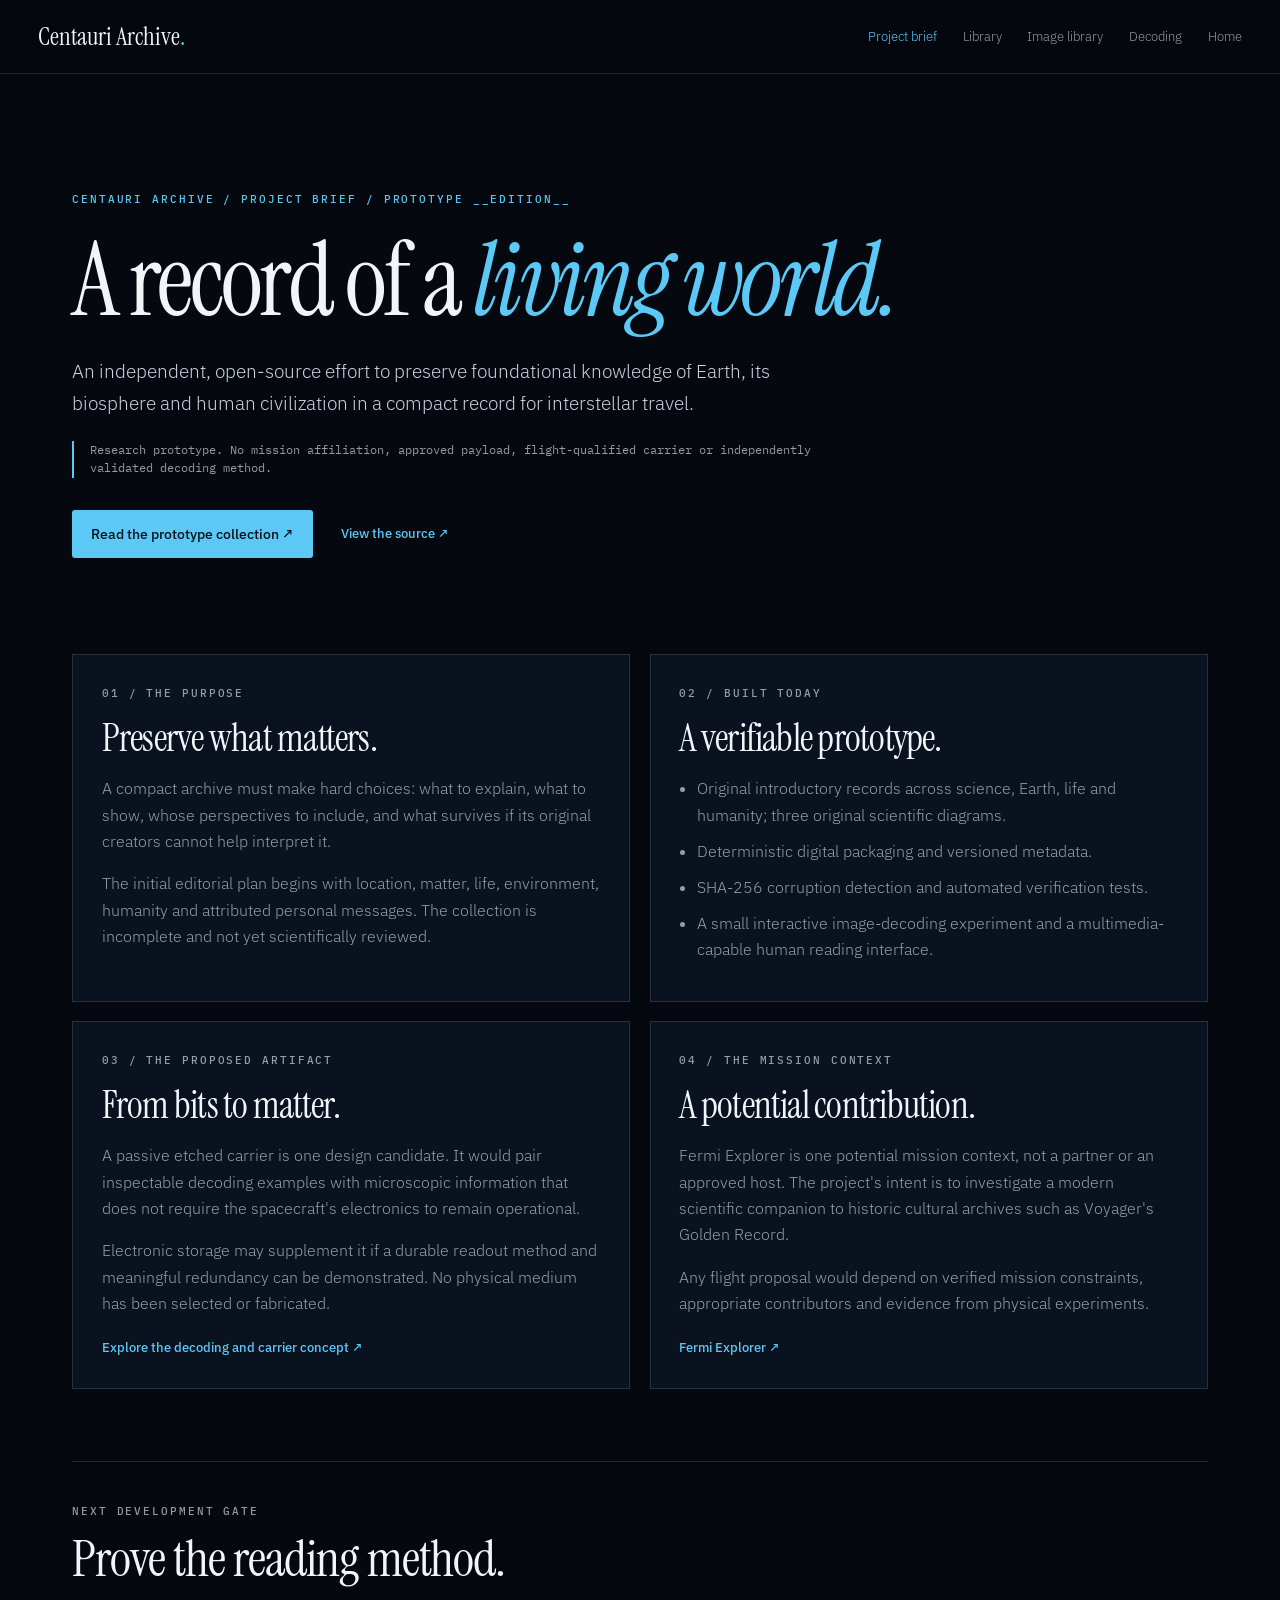
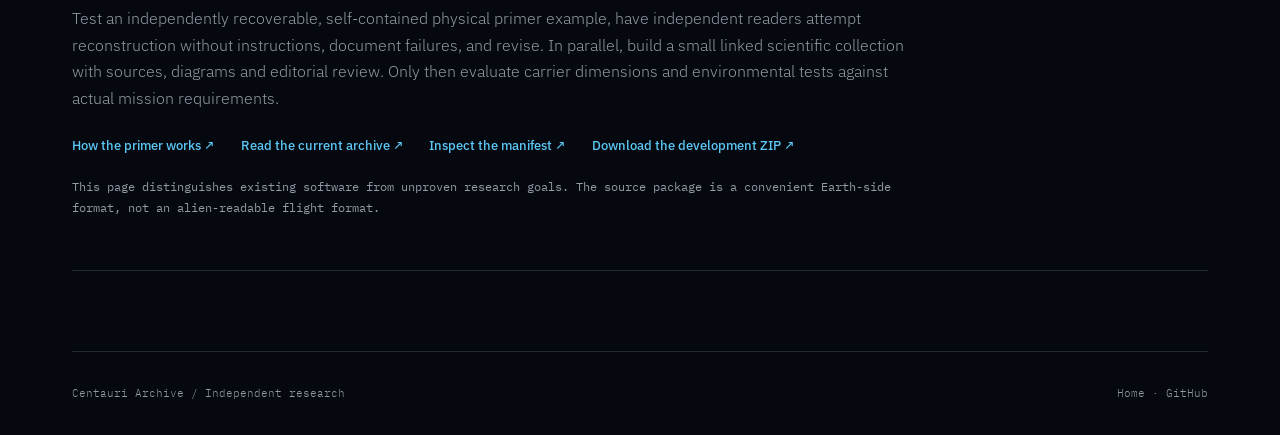
==== website/brief.html @ e03290f0 "Restore topic-based image library and replace Flight 5 booster with Flight 15 Ship 42 catch" ====
<!doctype html>
<html lang="en"><head><meta charset="utf-8"><meta name="viewport" content="width=device-width,initial-scale=1">
<meta name="theme-color" content="#05080f">
<meta name="description" content="Centauri Archive project brief: current prototype, proposed physical archive, known limitations and next steps.">
<title>Project brief · Centauri Archive</title>
<link rel="preconnect" href="https://fonts.googleapis.com"><link rel="preconnect" href="https://fonts.gstatic.com" crossorigin>
<link href="https://fonts.googleapis.com/css2?family=IBM+Plex+Mono:wght@400;500&family=IBM+Plex+Sans:wght@300;400;500;600&family=Instrument+Serif:ital@0;1&display=swap" rel="stylesheet">
<link rel="stylesheet" href="style.css"></head>
<body><a class="skip" href="#main">Skip to content</a>
<header class="header"><a class="brand" href="index.html">Centauri Archive<span class="brand-dot">.</span></a>
<nav aria-label="Main navigation"><a href="brief.html" aria-current="page">Project brief</a><a href="library.html">Library</a><a href="images.html">Image library</a><a href="guide.html">Decoding</a><a href="index.html">Home</a></nav></header>
<main id="main">
<section class="wrap brief-intro">
<p class="eyebrow">CENTAURI ARCHIVE / PROJECT BRIEF / PROTOTYPE __EDITION__</p>
<h1>A record of a <em>living world.</em></h1>
<p class="intro">An independent, open-source effort to preserve foundational knowledge of Earth, its biosphere and human civilization in a compact record for interstellar travel.</p>
<p class="reader-warning">Research prototype. No mission affiliation, approved payload, flight-qualified carrier or independently validated decoding method.</p>
<div class="actions"><a class="button" href="library.html">Read the prototype collection ↗</a><a class="text-link" href="https://github.com/InterstellarNerd8760/centauri-archive">View the source ↗</a></div>
</section>
<section class="wrap brief-grid" aria-label="Project structure">
<article class="brief-panel"><p class="eyebrow">01 / THE PURPOSE</p><h2>Preserve what matters.</h2>
<p>A compact archive must make hard choices: what to explain, what to show, whose perspectives to include, and what survives if its original creators cannot help interpret it.</p>
<p>The initial editorial plan begins with location, matter, life, environment, humanity and attributed personal messages. The collection is incomplete and not yet scientifically reviewed.</p></article>
<article class="brief-panel"><p class="eyebrow">02 / BUILT TODAY</p><h2>A verifiable prototype.</h2>
<ul><li>Original introductory records across science, Earth, life and humanity; three original scientific diagrams.</li><li>Deterministic digital packaging and versioned metadata.</li><li>SHA-256 corruption detection and automated verification tests.</li><li>A small interactive image-decoding experiment and a multimedia-capable human reading interface.</li></ul>
</article>
<article class="brief-panel"><p class="eyebrow">03 / THE PROPOSED ARTIFACT</p><h2>From bits to matter.</h2>
<p>A passive etched carrier is one design candidate. It would pair inspectable decoding examples with microscopic information that does not require the spacecraft's electronics to remain operational.</p>
<p>Electronic storage may supplement it if a durable readout method and meaningful redundancy can be demonstrated. No physical medium has been selected or fabricated.</p>
<a class="text-link" href="guide.html">Explore the decoding and carrier concept ↗</a></article>
<article class="brief-panel"><p class="eyebrow">04 / THE MISSION CONTEXT</p><h2>A potential contribution.</h2>
<p>Fermi Explorer is one potential mission context, not a partner or an approved host. The project's intent is to investigate a modern scientific companion to historic cultural archives such as Voyager's Golden Record.</p>
<p>Any flight proposal would depend on verified mission constraints, appropriate contributors and evidence from physical experiments.</p>
<a class="text-link" href="https://www.fermiexplorer.org/">Fermi Explorer ↗</a></article>
</section>
<section class="wrap brief-status">
<p class="eyebrow">NEXT DEVELOPMENT GATE</p>
<h2>Prove the reading method.</h2>
<p>Test an independently recoverable, self-contained physical primer example, have independent readers attempt reconstruction without instructions, document failures, and revise. In parallel, build a small linked scientific collection with sources, diagrams and editorial review. Only then evaluate carrier dimensions and environmental tests against actual mission requirements.</p>
<div class="doc-links"><a href="guide.html">How the primer works ↗</a><a href="library.html">Read the current archive ↗</a><a href="downloads/manifest.json">Inspect the manifest ↗</a><a href="downloads/centauri.zip">Download the development ZIP ↗</a></div>
<p class="brief-footnotes">This page distinguishes existing software from unproven research goals. The source package is a convenient Earth-side format, not an alien-readable flight format.</p>
</section>
</main>
<footer class="footer wrap"><span>Centauri Archive / Independent research</span><span><a href="index.html">Home</a> · <a href="https://github.com/InterstellarNerd8760/centauri-archive">GitHub</a></span></footer></body></html>
---- website/style.css ----
:root{--bg:#05080f;--bg-2:#0a1220;--line:rgba(160,185,215,.18);--sky:#5cc8f5;--text:#c9d3de;--soft:rgba(201,211,222,.72);--white:#f2f5f8;--serif:"Instrument Serif",Georgia,serif;--sans:"IBM Plex Sans",system-ui,sans-serif;--mono:"IBM Plex Mono",monospace;color-scheme:dark}
*{box-sizing:border-box}html{scroll-behavior:smooth;scroll-padding-top:5rem}body{margin:0;background:var(--bg);color:var(--text);font:300 1rem/1.65 var(--sans);-webkit-font-smoothing:antialiased}a{color:inherit}a:focus-visible{outline:2px solid var(--sky);outline-offset:4px}::selection{background:var(--sky);color:var(--bg)}.wrap{width:min(71rem,calc(100% - 3rem));margin-inline:auto}.skip{position:absolute;top:-5rem;left:1rem;background:var(--sky);color:var(--bg);padding:.5rem;z-index:10}.skip:focus{top:1rem}
.header{min-height:4.65rem;border-bottom:1px solid var(--line);display:flex;align-items:center;justify-content:space-between;gap:1.5rem;padding:1rem clamp(1.5rem,3vw,3rem)}.brand{font:400 1.55rem var(--serif);color:var(--white);text-decoration:none;white-space:nowrap}.brand-dot{color:var(--sky)}nav{display:flex;gap:clamp(.8rem,2vw,2rem);flex-wrap:wrap}nav a{font-size:.8rem;color:var(--soft);text-decoration:none}nav a:hover,.text-link:hover,.doc-links a:hover{color:var(--white)}
.eyebrow,.topic-no,.status-label,.meta,.disclosure,.footer{font-family:var(--mono);font-size:.7rem;letter-spacing:.08em}.eyebrow{color:var(--sky);font-weight:500;text-transform:uppercase;letter-spacing:.17em}.hero{padding-block:clamp(6rem,12vw,10.5rem) clamp(5rem,9vw,8rem)}h1,h2,h3,p{margin-top:0}h1,h2{color:var(--white);font-family:var(--serif);font-weight:400}h1{font-size:clamp(5rem,10vw,10rem);line-height:.88;letter-spacing:-.035em;margin:1.5rem 0 2.2rem}h1 em{color:var(--sky);font-weight:400}h2{font-size:clamp(2.7rem,5vw,5rem);line-height:1.07;letter-spacing:-.02em;margin-bottom:1.2rem}.intro{font-size:clamp(1.03rem,1.5vw,1.25rem);max-width:46rem;line-height:1.65}.actions{display:flex;align-items:center;gap:1.75rem;flex-wrap:wrap;margin:2rem 0}.button{display:inline-flex;align-items:center;gap:.75rem;padding:.8rem 1.2rem;background:var(--sky);color:#04121c;font-size:.85rem;font-weight:500;text-decoration:none;border-radius:3px}.button:hover{background:var(--white)}.text-link,.doc-links a,.topic a{font-size:.82rem;font-weight:500;text-decoration:none;color:var(--sky)}.disclosure{color:var(--soft);line-height:1.7;letter-spacing:0;max-width:47rem;margin-top:2rem}
.section{padding-block:5.5rem;border-top:1px solid var(--line)}.section-head{max-width:52rem;margin-bottom:3rem}.section-head>p:last-child{max-width:43rem;color:var(--soft)}.topic{display:grid;grid-template-columns:4.5rem 1fr;gap:1rem;border-top:1px solid var(--line);padding:1.8rem 0}.topic:last-child{border-bottom:1px solid var(--line)}.topic-no{color:var(--sky);padding-top:.3rem}.topic h3,.status h3{font-size:1.15rem;color:var(--white);font-weight:400;margin-bottom:.35rem}.topic p{max-width:47rem;color:var(--soft);margin-bottom:.65rem}.steps{padding:0;list-style:none;display:grid;grid-template-columns:repeat(4,minmax(0,1fr));gap:1.3rem;counter-reset:steps}.steps li{counter-increment:steps;border-top:1px solid var(--line);padding-top:1rem}.steps li::before{content:"0" counter(steps);display:block;font:.75rem var(--mono);color:var(--sky);margin-bottom:1.6rem}.steps span{display:block;color:var(--white);font-size:1rem}.steps p{margin-top:.5rem;color:var(--soft);font-size:.9rem}.status{display:grid;grid-template-columns:repeat(3,minmax(0,1fr));gap:2rem}.status>div{border-top:1px solid var(--line);padding-top:1.1rem}.status-label{color:var(--sky)}.status p:not(.status-label){color:var(--soft);font-size:.92rem}.meta{color:var(--soft);letter-spacing:.03em;margin-top:2rem}.doc-links{display:flex;gap:1.6rem;flex-wrap:wrap;margin-top:1.5rem}.footer{border-top:1px solid var(--line);display:flex;justify-content:space-between;gap:1rem;flex-wrap:wrap;padding-block:2rem;color:var(--soft);letter-spacing:0}.footer a{text-decoration:none}
@media(max-width:700px){.header{align-items:flex-start;flex-direction:column;gap:.65rem}nav{gap:1rem}.steps,.status{grid-template-columns:1fr 1fr}.hero{padding-top:5rem}h1{font-size:clamp(4.2rem,14vw,6.8rem)}}@media(max-width:450px){.wrap{width:calc(100% - 2rem)}.header{padding-inline:1rem}.steps,.status{grid-template-columns:1fr}.topic{grid-template-columns:2.4rem 1fr}.section{padding-block:4rem}}@media(prefers-reduced-motion:reduce){html{scroll-behavior:auto}}

/* Restored concept illustration: no physical dimensions or qualification implied. */
.hero-grid{display:grid;grid-template-columns:minmax(0,1.1fr) minmax(0,.9fr);align-items:center;gap:clamp(2rem,4vw,5rem)}
.hero-grid h1{font-size:clamp(4.5rem,7.4vw,8.2rem)}
.hero-tagline{font:italic 400 clamp(1.45rem,2.5vw,2.15rem)/1.2 var(--serif);color:var(--white);margin-bottom:1.2rem}
.hero-note{font-size:.87rem;color:var(--soft);max-width:34rem}
.carrier-figure{margin:0;min-width:0}.carrier-frame{background:radial-gradient(ellipse at 50% 45%,#172231 0%,#0a111c 58%,transparent 75%);border:1px solid var(--line);border-radius:5px;overflow:hidden}
.carrier-frame canvas{display:block;width:100%;height:auto;aspect-ratio:840/680}
.carrier-figure figcaption{display:flex;justify-content:space-between;flex-wrap:wrap;gap:.5rem;font:.64rem var(--mono);color:var(--soft);margin-top:.8rem}
@media(max-width:900px){.hero-grid{grid-template-columns:1fr}.carrier-figure{width:min(100%,34rem)}.hero-grid h1{font-size:clamp(4.5rem,11vw,8rem)}}

/* Reader: HTML is a human-facing presentation layer, not the flight encoding. */
.library-main{padding-bottom:6rem}.library-intro,.guide-intro{padding-top:clamp(4rem,7vw,7rem);padding-bottom:3rem}
.library-intro h1,.guide-intro h1{font-size:clamp(3.7rem,8vw,7rem);line-height:1;margin:1.2rem 0 1.7rem}
.library-lead,.guide-lead{max-width:48rem;font-size:1.12rem;line-height:1.75;color:var(--text)}
.reader-warning{font:.72rem/1.6 var(--mono);color:var(--soft);max-width:50rem;margin-top:1.4rem;border-left:2px solid var(--sky);padding-left:1rem}
.library-layout{display:grid;grid-template-columns:18rem minmax(0,1fr);gap:clamp(2rem,5vw,5rem);align-items:start}
.library-sidebar{border-top:1px solid var(--line);padding-top:1.5rem;position:sticky;top:1rem}
.library-search-label{display:block;font:.75rem var(--mono);color:var(--soft);margin-bottom:.65rem}
#library-search{width:100%;padding:.85rem 1rem;border:1px solid var(--line);border-radius:3px;background:var(--bg-2);font:400 .9rem var(--sans);color:var(--white);outline-offset:3px}
#library-search:focus{outline:1px solid var(--sky)}
.reader-chapter{color:var(--sky);font:500 .67rem/1.4 var(--mono);letter-spacing:.1em;margin:2rem 0 .5rem}
.record-nav-link{display:block;width:100%;border:0;border-left:2px solid transparent;background:none;color:var(--soft);text-align:left;padding:.6rem .85rem;font:400 .92rem/1.3 var(--sans);cursor:pointer}
.record-nav-link:hover{color:var(--white);background:rgba(92,200,245,.07)}
.record-nav-link[aria-current="page"]{border-left-color:var(--sky);color:var(--white);background:rgba(92,200,245,.1)}
.library-guide{display:block;padding:1.1rem 0;border-top:1px solid var(--line);margin-top:1.5rem;font-size:.8rem;color:var(--sky);text-decoration:none}
.library-reader{padding:2.2rem clamp(1.4rem,3.5vw,4rem);border:1px solid var(--line);background:linear-gradient(130deg,#0a131f,#07101a);min-width:0;border-radius:4px}
.reader-topline{display:flex;justify-content:space-between;gap:1rem;align-items:center}
.reader-topline .eyebrow{margin:0}
.reader-counter{font:.75rem var(--mono);color:var(--soft)}
.library-reader h2{font-size:clamp(2.5rem,4.5vw,4.5rem);line-height:1.05;margin:1.5rem 0}
.reader-summary{font-size:1.1rem;color:var(--soft);line-height:1.6;padding-bottom:1.6rem;border-bottom:1px solid var(--line)}
.reader-prose{font:300 1.05rem/1.85 var(--sans);color:var(--text);max-width:43rem}
.reader-prose p{margin:1.3rem 0}.reader-prose h3{font-size:1.4rem;font-weight:400;margin:2rem 0 .7rem}
.reader-prose li{margin:.5rem 0}.reader-prose ul{padding-left:1.5rem}
.reader-prose .reader-code,.guide-experiment pre{white-space:pre;overflow-x:auto;border:1px solid var(--line);padding:1.2rem;font:.94rem/1.55 var(--mono);color:var(--white);background:var(--bg)}
.reader-loading{color:var(--soft);font-size:.88rem}
.reader-download{border-top:1px solid var(--line);margin-top:3rem;padding-top:1.4rem;font-size:.83rem;color:var(--soft)}
.reader-download span{display:block;color:var(--white);font-weight:500}.reader-download a{display:inline-block;color:var(--sky);margin:.7rem 0;text-decoration:none}
.reader-download p{font-size:.78rem;max-width:30rem}
.reader-pagination{display:flex;justify-content:space-between;gap:1rem;margin-top:2rem}
.reader-pagination button{padding:.7rem 1rem;border:1px solid var(--line);background:none;color:var(--sky);font:500 .85rem var(--sans);cursor:pointer}
.reader-pagination button:hover:not(:disabled){border-color:var(--sky)}.reader-pagination button:disabled{opacity:.28;cursor:not-allowed}
.guide-intro{padding-bottom:5rem}.guide-section{border-top:1px solid var(--line);padding-block:4rem;max-width:71rem}
.guide-section h2{font-size:clamp(2.5rem,4.6vw,4.2rem);max-width:42rem}
.guide-section>p{max-width:53rem;color:var(--soft);line-height:1.8}
.guide-steps{display:grid;grid-template-columns:repeat(4,minmax(0,1fr));gap:1.4rem;margin:2.5rem 0}
.guide-steps>div{border-top:1px solid var(--line);padding-top:1rem}
.guide-steps small,.carrier-layers small{color:var(--sky);font:.7rem var(--mono)}
.guide-steps h3,.carrier-layers h3,.guide-experiment h3{color:var(--white);font:400 1.4rem var(--serif);margin:.8rem 0}
.guide-steps p,.carrier-layers p{font-size:.91rem;color:var(--soft);line-height:1.7}
.guide-experiment{display:grid;grid-template-columns:minmax(0,1fr) minmax(0,1fr);gap:3rem;align-items:center;padding:2rem;border:1px solid var(--line);background:var(--bg-2);margin:2rem 0}
.guide-experiment>div>p{max-width:35rem}
.guide-experiment pre{display:inline-block;margin:1rem 0 0}
.raster-grid{display:grid;grid-template-columns:repeat(8,1fr);gap:2px;width:min(100%,17rem);aspect-ratio:1;margin-inline:auto;background:#263548;padding:5px}
.raster-pixel{background:#05080f}.raster-pixel.lit{background:var(--sky)}
.guide-experiment small{display:block;font:.7rem var(--mono);text-align:center;margin-top:1rem;color:var(--soft)}
.guide-small{font-size:.88rem!important;color:var(--soft);margin-top:2rem}
.carrier-layers{display:grid;grid-template-columns:repeat(3,minmax(0,1fr));gap:1.4rem;margin-top:2.4rem}
.carrier-layers article{background:var(--bg-2);border:1px solid var(--line);padding:1.5rem}
.guide-last{padding-bottom:7rem}
@media(max-width:900px){.library-layout{grid-template-columns:15rem minmax(0,1fr);gap:2rem}.guide-steps{grid-template-columns:1fr 1fr}}
@media(max-width:700px){.library-layout{grid-template-columns:1fr}.library-sidebar{position:static}.library-reader{padding:1.4rem}.guide-experiment,.carrier-layers{grid-template-columns:1fr}.guide-section{padding-block:3rem}}
@media(max-width:460px){.guide-steps{grid-template-columns:1fr 1fr;gap:.8rem}.reader-prose{font-size:.99rem}}

/* Project overview and public research brief */
.overview-grid{display:grid;grid-template-columns:repeat(3,minmax(0,1fr));gap:1.3rem}
.overview-grid article{padding:1.8rem 1.5rem;background:linear-gradient(135deg,#0a1423,#070c15);border:1px solid var(--line);display:flex;flex-direction:column;min-height:19rem}
.overview-grid h3{color:var(--white);font:400 1.65rem/1.18 var(--serif);margin:.5rem 0 1.1rem}
.overview-grid p:not(.status-label){font:.9rem/1.75 var(--sans);color:var(--soft);margin-bottom:1.5rem}
.overview-grid a,.project-distinction a{font:.8rem var(--sans);color:var(--sky);margin-top:auto;text-decoration:none}
.project-distinction{display:grid;grid-template-columns:minmax(0,.4fr) minmax(0,.6fr);gap:2rem;border-top:1px solid var(--line);padding:2rem 0;margin-top:2.5rem}
.project-distinction h3{font:400 clamp(1.9rem,3vw,2.9rem) var(--serif);color:var(--white);margin:0}
.project-distinction p{max-width:43rem;color:var(--soft);margin:0}
.brief-intro{padding-block:clamp(4rem,9vw,8rem) 4rem}
.brief-intro h1{font-size:clamp(4rem,8vw,7.2rem);line-height:1;margin:1.4rem 0}
.brief-intro .intro{max-width:49rem}
.brief-grid{display:grid;grid-template-columns:repeat(2,minmax(0,1fr));gap:1.2rem;margin-bottom:4.5rem}
.brief-panel{padding:1.8rem;border:1px solid var(--line);background:var(--bg-2)}
.brief-panel h2{font-size:clamp(2rem,3vw,3rem);margin:1rem 0}
.brief-panel p{color:var(--soft)}
.brief-panel ul{padding-left:1.1rem;margin:0;color:var(--soft)}
.brief-panel li{margin:.6rem 0}
.brief-status{padding:2.5rem 0;border-top:1px solid var(--line);border-bottom:1px solid var(--line);margin-bottom:5rem}
.brief-status h2{font-size:clamp(2.4rem,4vw,4rem)}
.brief-status p{max-width:52rem;color:var(--soft)}
.brief-footnotes{font:.72rem/1.8 var(--mono);color:var(--soft);margin-top:1.3rem}
@media(max-width:850px){.overview-grid{grid-template-columns:1fr}.overview-grid article{min-height:0}.project-distinction{grid-template-columns:1fr}.brief-grid{grid-template-columns:1fr}}


/* v0.3 — sharper editorial hierarchy, media gallery, and readable provenance. */
.header{position:sticky;top:0;z-index:20;background:rgba(5,8,15,.91);backdrop-filter:blur(14px);-webkit-backdrop-filter:blur(14px)}
.header nav a{transition:color .2s ease}.header nav a[aria-current=page]{color:var(--sky)}
.hero{position:relative;overflow:hidden}
.hero::before{content:"";position:absolute;pointer-events:none;inset:-15% -30% auto 45%;height:36rem;border-radius:50%;background:radial-gradient(ellipse,rgba(42,100,145,.13),transparent 65%)}
.hero-copy,.carrier-figure{position:relative}
.hero-copy .eyebrow{letter-spacing:.21em}
.hero .intro{font-weight:300}
.carrier-frame{box-shadow:0 22px 80px rgba(0,0,0,.27)}
.section-head h2{max-width:48rem}
.overview-grid article,.carrier-layers article,.brief-panel,.library-reader{transition:border-color .25s ease}
.overview-grid article:hover,.carrier-layers article:hover,.brief-panel:hover{border-color:rgba(116,196,224,.42)}
.record-details{display:flex;gap:.5rem;flex-wrap:wrap;margin:-.4rem 0 1.2rem}
.record-details span{font:400 .65rem/1.5 var(--mono);letter-spacing:.03em;color:#a8bfca;background:#0e2030;border:1px solid var(--line);padding:.33rem .55rem;border-radius:2px}
.reader-sources{border-top:1px solid var(--line);margin-top:2rem;padding-top:1.5rem;font-size:.85rem}
.reader-sources:empty{display:none}
.reader-sources h3{color:var(--white);font:400 1.3rem var(--serif);margin-bottom:.7rem}
.reader-sources ul{list-style:none;padding:0;display:grid;gap:.5rem}
.reader-sources a{color:var(--sky);text-decoration:none;overflow-wrap:anywhere}
.reader-sources a:hover{text-decoration:underline}
.media-figure{margin:1rem 0;display:flex;flex-direction:column;gap:.75rem}
.media-figure img{width:100%;max-height:530px;object-fit:contain;padding:2rem;background:radial-gradient(ellipse at center,#172b40,#060c15);border:1px solid var(--line)}
.media-figure audio{width:100%;margin:2rem 0}
.media-figure figcaption,.media-note{color:var(--soft);font:.8rem/1.6 var(--mono)}
.media-note{margin-top:1.2rem}
.archive-showcase{padding-bottom:6rem}
.showcase-grid{display:grid;grid-template-columns:repeat(3,minmax(0,1fr));gap:1rem}
.showcase-card{border:1px solid var(--line);background:#080f1a;color:inherit;text-decoration:none;min-width:0;transition:transform .2s,border-color .2s}
.showcase-card:hover{transform:translateY(-4px);border-color:var(--sky)}
.showcase-card img{display:block;width:100%;aspect-ratio:1.45;object-fit:contain;padding:1.2rem;background:radial-gradient(ellipse at 50% 50%,#19304a 0%,#070d17 70%)}
.showcase-card-body{padding:1rem 1.2rem 1.4rem}
.showcase-card h3{font:400 1.7rem/1.2 var(--serif);color:var(--white);margin:.5rem 0}
.showcase-card p{font-size:.88rem;color:var(--soft);margin:0}
.showcase-card .eyebrow{font-size:.6rem}
.showcase-footnote{font:.75rem/1.8 var(--mono);color:var(--soft);margin-top:1.5rem;max-width:54rem}
@media(max-width:820px){.showcase-grid{grid-template-columns:1fr 1fr}}
@media(max-width:560px){.showcase-grid{grid-template-columns:1fr}.showcase-card img{aspect-ratio:1.8}.header{position:relative}}


/* Decoding lab: conventions become visible and adjustable. */
.decoder-lab{border:1px solid rgba(110,175,198,.45);padding:clamp(1.2rem,3vw,2.5rem);margin:3rem 0;background:linear-gradient(135deg,#0c2032,#07111e 70%);border-radius:5px}
.decoder-lab-head h3{color:var(--white);font:400 clamp(2rem,4vw,3.1rem)/1.12 var(--serif);max-width:40rem;margin:.8rem 0}
.decoder-lab-head>p:last-child{max-width:55rem;color:var(--soft);font-size:.97rem}
.decoder-controls{display:flex;gap:.55rem;flex-wrap:wrap;margin:2rem 0}
.decoder-controls button{padding:.7rem .9rem;border:1px solid var(--line);background:#0a1825;color:var(--text);font:500 .78rem var(--mono);border-radius:3px;cursor:pointer}
.decoder-controls button:hover,.decoder-controls button:focus-visible{border-color:var(--sky)}
.decoder-controls button.selected{border-color:var(--sky);color:#06111c;background:var(--sky)}
.decoder-layout{display:grid;grid-template-columns:1fr 1fr;gap:clamp(1.5rem,5vw,5rem);align-items:start}
.decoder-label{font:.68rem var(--mono);letter-spacing:.15em;color:var(--sky)}
.decoder-stream{font:500 1.2rem/1.55 var(--mono);letter-spacing:.16em;background:rgba(0,0,0,.32);padding:1.5rem 1rem;color:#d3ebf7;overflow:auto;border:1px solid var(--line)}
.decoded-grid{display:grid;grid-template-columns:repeat(8,1fr);gap:3px;width:min(100%,290px);aspect-ratio:1;background:#193449;padding:4px}
.decoded-pixel{border:0;background:#08111d;min-width:0;min-height:0;cursor:pointer;transition:background .12s ease;aspect-ratio:1}
.decoded-pixel.lit{background:#72cef1}
.decoded-pixel:hover{outline:2px solid #f0eac8;outline-offset:-2px}
.decoded-pixel:focus-visible{outline:2px solid #fff;outline-offset:-2px;z-index:1}
.decoder-note{color:var(--soft);font:.78rem/1.7 var(--mono);max-width:28rem;margin-top:1rem}
.decoder-lesson{border-top:1px solid var(--line);padding-top:1.4rem;margin-top:1.8rem}
.decoder-lesson strong{display:block;color:var(--white);font-weight:500}
.decoder-lesson p{margin:1rem 0 0;color:var(--soft);font-size:.9rem}
@media(max-width:700px){.decoder-layout{grid-template-columns:1fr}.decoder-stream{font-size:1rem}.decoder-lab{margin:2rem 0}}


/* v0.4 illustrated research atlas and genuinely introductory binary primer */
.image-atlas-intro{padding-block:clamp(4rem,8vw,7rem) 3rem;position:relative}
.image-atlas-intro h1{font-size:clamp(4rem,8vw,8rem);margin:1.5rem 0 2rem;line-height:.98}
.image-atlas-intro .intro{max-width:48rem}
.atlas-stats{display:grid;grid-template-columns:repeat(3,minmax(0,1fr));gap:1rem;margin-top:3rem}
.atlas-stats>div{padding:1.5rem;border-top:1px solid var(--line);background:linear-gradient(#0b1827,#07111c)}
.atlas-stats strong{display:block;color:var(--white);font:400 clamp(2.5rem,5vw,4rem)/1 var(--serif)}
.atlas-stats span{color:var(--soft);font:.7rem var(--mono)}
.atlas-section{border-top:1px solid var(--line);padding-block:3rem 5rem}
.atlas-head{display:flex;justify-content:space-between;align-items:end;gap:2rem;flex-wrap:wrap;margin-bottom:2rem}
.atlas-head h2{margin-bottom:0}
.atlas-filter-label,.atlas-searchbar label{display:block;font:500 .73rem var(--mono);color:var(--soft);margin-bottom:.8rem}
.atlas-filters{display:flex;gap:.6rem;flex-wrap:wrap;margin-bottom:2rem}
.atlas-filter{border:1px solid var(--line);color:var(--soft);background:#081423;padding:.68rem .95rem;border-radius:3px;font:400 .75rem/1.4 var(--mono);cursor:pointer;transition:background .16s,border-color .16s,color .16s}
.atlas-filter:hover{border-color:rgba(122,201,236,.6);color:var(--white)}
.atlas-filter[aria-pressed=true]{background:var(--sky);color:#06121d;border-color:var(--sky)}
.atlas-searchbar{max-width:36rem}
.atlas-searchbar input{width:100%;padding:.9rem 1rem;font:400 .92rem var(--sans);color:var(--white);background:#0a1828;border:1px solid var(--line);border-radius:3px}
.atlas-searchbar input:focus{outline:2px solid var(--sky);outline-offset:2px}
.atlas-category-heading{margin-top:3rem;margin-bottom:1.7rem;padding-top:1.5rem;border-top:1px solid var(--line);display:flex;justify-content:space-between;gap:1.5rem;align-items:end}
.atlas-category-heading h3{font:400 clamp(2rem,3.7vw,3.2rem)/1.12 var(--serif);color:var(--white);margin:.6rem 0}
.atlas-category-heading p:last-child{max-width:37rem;color:var(--soft);margin:0}
.atlas-result-count{color:var(--sky);font:.75rem var(--mono);white-space:nowrap}
.atlas-results{display:grid;grid-template-columns:repeat(3,minmax(0,1fr));gap:1rem}
.atlas-image-item{background:#08131f;border:1px solid var(--line);min-width:0}
.atlas-item-media{height:145px;border-bottom:1px solid var(--line);background:radial-gradient(ellipse at 50% 70%,#1d3549,#080f1c 80%);display:flex;align-items:center;justify-content:center;overflow:hidden}
.atlas-item-media img{width:100%;height:100%;object-fit:contain;padding:.55rem}
.atlas-item-placeholder{width:100%;height:100%;display:flex;align-items:center;justify-content:center;color:#56728a;letter-spacing:.25em;font:400 1.9rem var(--mono);background-image:linear-gradient(45deg,transparent 48%,rgba(100,151,181,.07) 49%,rgba(100,151,181,.07) 51%,transparent 52%);background-size:54px 54px}
.atlas-item-body{padding:1rem 1.1rem 1.3rem}
.atlas-item-id{font:.67rem var(--mono);letter-spacing:.06em;color:var(--sky)}
.atlas-item-status{float:right;font:.61rem var(--mono);color:var(--soft);border:1px solid var(--line);padding:.1rem .35rem}
.atlas-item-status.archived{color:#a7ddc6;border-color:rgba(110,206,163,.35)}
.atlas-item-body h4{font:400 1.38rem/1.18 var(--serif);margin:.85rem 0;color:var(--white)}
.atlas-item-body p{font-size:.82rem;line-height:1.6;color:var(--soft);margin:0 0 .9rem}
.atlas-pagination{display:flex;justify-content:center;margin:2.5rem 0}
.atlas-pagination button{padding:.85rem 1.3rem;background:transparent;color:var(--sky);border:1px solid var(--sky);font:500 .8rem var(--mono);cursor:pointer}
.atlas-pagination button:hover{background:#10314c}
.atlas-pagination button[hidden]{display:none}
.atlas-standards-grid{display:grid;grid-template-columns:repeat(3,1fr);gap:1.5rem;margin-top:2rem}
.atlas-standards-grid>div{border-top:1px solid var(--line);padding-top:1rem}
.atlas-standards-grid h3{font:400 1.6rem var(--serif);color:var(--white)}
.atlas-standards-grid p{color:var(--soft);font-size:.92rem}
.binary-first{padding-top:3.5rem}
.binary-first>p:not(.eyebrow){max-width:58rem}
.binary-first code{font:.9em var(--mono);color:var(--white)}
.binary-example{display:grid;grid-template-columns:repeat(3,1fr);gap:1rem;margin:2.5rem 0}
.binary-example article{padding:1.3rem;border:1px solid var(--line);background:#0a1827;min-width:0}
.binary-example h3{color:var(--white);font:400 1.55rem/1.22 var(--serif);margin:1rem 0}
.binary-example article>p:last-child{color:var(--soft);font-size:.87rem;line-height:1.75}
.binary-demo,.binary-demo-row{height:90px;display:flex;align-items:center;justify-content:center;gap:.4rem}
.binary-demo span{width:37px;height:37px;border:2px solid #80cee9;border-radius:50%}
.binary-on{background:#80cee9}.binary-off{background:transparent}
.binary-equation{height:90px;display:flex;flex-direction:column;align-items:center;justify-content:center}
.binary-equation span{font:500 2.6rem var(--mono);color:var(--white)}
.binary-equation small{font:.73rem var(--mono);color:var(--soft)}
.binary-demo-row span{height:38px;width:38px;background:#80cee9}
.binary-demo-row span:nth-child(2){background:#132c3d;border:1px solid #80cee9}
.binary-key-point{padding:1.5rem!important;border-left:2px solid var(--sky);background:#0b1b2a}
.binary-key-point strong{color:var(--white)}
.binary-budget{border-top:1px solid var(--line);display:flex;align-items:center;justify-content:space-between;gap:2rem;flex-wrap:wrap;padding-top:2rem;margin-top:2rem}
.binary-budget h3{font:400 1.8rem var(--serif);color:var(--white)}
.binary-budget>div{max-width:45rem}
.binary-budget p:last-child{color:var(--soft);font-size:.92rem;line-height:1.75}
@media(max-width:900px){.atlas-results,.binary-example{grid-template-columns:repeat(2,1fr)}.atlas-standards-grid{grid-template-columns:1fr 1fr}}
@media(max-width:630px){.atlas-stats,.atlas-results,.binary-example,.atlas-standards-grid{grid-template-columns:1fr}.atlas-category-heading{align-items:start;flex-direction:column}.atlas-item-media{height:170px}.image-atlas-intro h1{font-size:clamp(3.5rem,12vw,5rem)}}


/* v0.5 genuine-photography exhibition */
.photographic-showcase .section-head {max-width:58rem}
.photo-feature{display:grid;grid-template-columns:minmax(0,1.35fr) minmax(0,1fr);gap:.85rem;margin:2.4rem 0 1.5rem;min-height:560px}
.photo-feature-primary,.photo-feature-secondary{position:relative;display:block;min-width:0;overflow:hidden;background:#081420;border:1px solid var(--line);text-decoration:none;color:var(--white)}
.photo-feature-primary{min-height:560px}
.photo-feature-side{display:grid;grid-template-rows:1fr 1fr;gap:.85rem;min-width:0}
.photo-feature-secondary{min-height:272px}
.photo-feature img{display:block;width:100%;height:100%;object-fit:cover;position:absolute;inset:0;transition:transform .4s ease,filter .4s ease;filter:brightness(.85)}
.photo-feature-primary img{object-fit:contain;background:#020306}
.photo-feature-primary:hover img,.photo-feature-secondary:hover img{transform:scale(1.035);filter:brightness(1)}
.photo-feature-copy{position:absolute;z-index:1;bottom:0;left:0;right:0;padding:3rem 1.5rem 1.5rem;background:linear-gradient(transparent,rgba(2,6,12,.94));display:flex;flex-direction:column;gap:.3rem}
.photo-feature-copy strong{font:400 clamp(1.6rem,3vw,2.8rem)/1.08 var(--serif);color:#fff}
.photo-feature-copy small{font:.69rem var(--mono);color:#cfdae3}
.photo-feature-copy .eyebrow{color:#a3cee1}
.photo-feature a:focus-visible{outline:3px solid var(--sky);outline-offset:3px}
.atlas-item-media{height:230px}
.atlas-item-media img{padding:0;object-fit:cover}
.media-figure img{max-height:720px;padding:0;background:#050709;object-fit:contain}
@media(max-width:800px){.photo-feature{grid-template-columns:1fr;min-height:auto}.photo-feature-primary{min-height:430px}.photo-feature-side{grid-template-columns:1fr 1fr;grid-template-rows:300px}.photo-feature-secondary{min-height:300px}}
@media(max-width:560px){.photo-feature-primary{min-height:340px}.photo-feature-side{grid-template-columns:1fr;grid-template-rows:270px 270px}.photo-feature-secondary{min-height:270px}.atlas-item-media{height:240px}}

.earth-cover { margin:0; text-align:center }
.earth-cover img { display:block; width:100%; max-height:65vh; object-fit:contain; background:#000 }
.earth-cover figcaption, #photo-gallery article > a:last-child { font-size:.85rem; color:var(--sky) }
.image-atlas-intro { padding-block:3rem }
#photo-gallery { margin-top:2rem }
#photo-gallery article { padding-bottom:1.25rem }
#photo-gallery article > a:first-child { display:block; text-decoration:none }
#photo-gallery img { width:100%; height:clamp(13rem,20vw,20rem); object-fit:contain; display:block; background:#05080f }
#photo-gallery h3, #photo-gallery p, #photo-gallery article > a:last-child { margin:1rem 1.2rem 0 }
#photo-gallery article > a:last-child { display:inline-block }
#subject-plan summary, #contents summary { cursor:pointer; color:var(--white); font-size:1.2rem; padding:.75rem 0 }
.plan-list { list-style:none; padding:0 }
.plan-list li { display:grid; grid-template-columns:auto 1fr auto; align-items:baseline; gap:1rem; padding:.8rem 0; border-bottom:1px solid var(--line) }
.plan-list small { color:var(--sky) }
.guide-intro .decoder-lab { text-align:left }
@media(max-width:700px) {
  .library-layout .library-reader { grid-row:1 }
  .library-sidebar { grid-row:2 }
  .library-intro { padding-block:1.5rem }
}

.topic-collection { margin-block:2.5rem; padding-top:1.5rem; border-top:1px solid var(--line) }
.topic-collection h2 { font-size:clamp(1.8rem,4vw,3rem); margin-bottom:.5rem }
.topic-collection > p { max-width:64ch }
.image-atlas-intro .atlas-filters { margin-block:1.25rem }
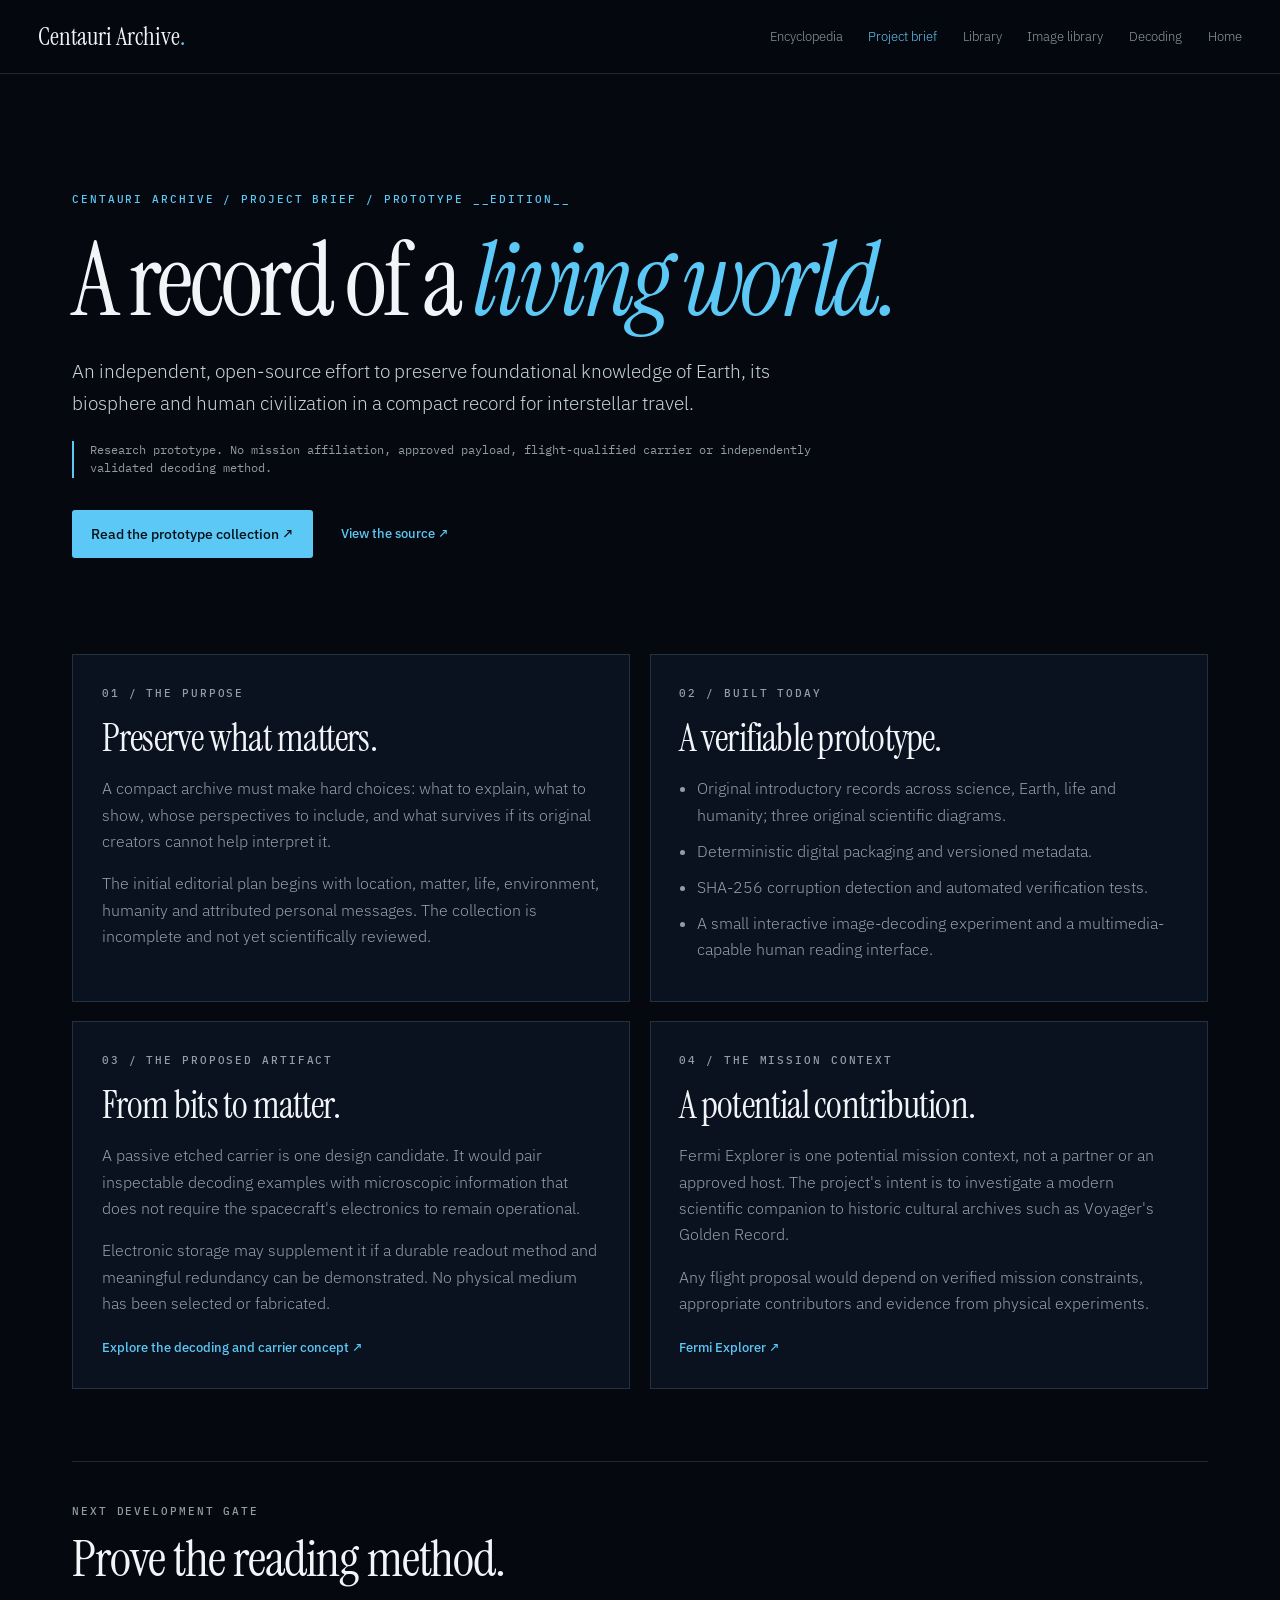
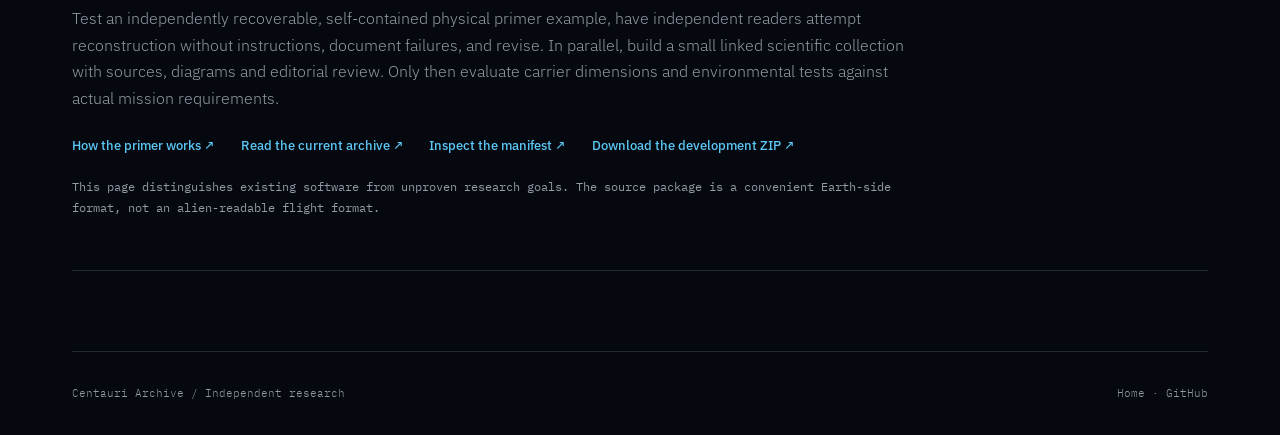
==== commit f64d77fc: "Build searchable encyclopedia reader and validate knowledge graph and archive packaging" ====
--- a/website/brief.html
+++ b/website/brief.html
@@ -8,7 +8,7 @@
 <link rel="stylesheet" href="style.css"></head>
 <body><a class="skip" href="#main">Skip to content</a>
 <header class="header"><a class="brand" href="index.html">Centauri Archive<span class="brand-dot">.</span></a>
-<nav aria-label="Main navigation"><a href="brief.html" aria-current="page">Project brief</a><a href="library.html">Library</a><a href="images.html">Image library</a><a href="guide.html">Decoding</a><a href="index.html">Home</a></nav></header>
+<nav aria-label="Main navigation"><a href="encyclopedia.html">Encyclopedia</a><a href="brief.html" aria-current="page">Project brief</a><a href="library.html">Library</a><a href="images.html">Image library</a><a href="guide.html">Decoding</a><a href="index.html">Home</a></nav></header>
 <main id="main">
 <section class="wrap brief-intro">
 <p class="eyebrow">CENTAURI ARCHIVE / PROJECT BRIEF / PROTOTYPE __EDITION__</p>
--- a/website/style.css
+++ b/website/style.css
@@ -1,271 +1,2036 @@
-:root{--bg:#05080f;--bg-2:#0a1220;--line:rgba(160,185,215,.18);--sky:#5cc8f5;--text:#c9d3de;--soft:rgba(201,211,222,.72);--white:#f2f5f8;--serif:"Instrument Serif",Georgia,serif;--sans:"IBM Plex Sans",system-ui,sans-serif;--mono:"IBM Plex Mono",monospace;color-scheme:dark}
-*{box-sizing:border-box}html{scroll-behavior:smooth;scroll-padding-top:5rem}body{margin:0;background:var(--bg);color:var(--text);font:300 1rem/1.65 var(--sans);-webkit-font-smoothing:antialiased}a{color:inherit}a:focus-visible{outline:2px solid var(--sky);outline-offset:4px}::selection{background:var(--sky);color:var(--bg)}.wrap{width:min(71rem,calc(100% - 3rem));margin-inline:auto}.skip{position:absolute;top:-5rem;left:1rem;background:var(--sky);color:var(--bg);padding:.5rem;z-index:10}.skip:focus{top:1rem}
-.header{min-height:4.65rem;border-bottom:1px solid var(--line);display:flex;align-items:center;justify-content:space-between;gap:1.5rem;padding:1rem clamp(1.5rem,3vw,3rem)}.brand{font:400 1.55rem var(--serif);color:var(--white);text-decoration:none;white-space:nowrap}.brand-dot{color:var(--sky)}nav{display:flex;gap:clamp(.8rem,2vw,2rem);flex-wrap:wrap}nav a{font-size:.8rem;color:var(--soft);text-decoration:none}nav a:hover,.text-link:hover,.doc-links a:hover{color:var(--white)}
-.eyebrow,.topic-no,.status-label,.meta,.disclosure,.footer{font-family:var(--mono);font-size:.7rem;letter-spacing:.08em}.eyebrow{color:var(--sky);font-weight:500;text-transform:uppercase;letter-spacing:.17em}.hero{padding-block:clamp(6rem,12vw,10.5rem) clamp(5rem,9vw,8rem)}h1,h2,h3,p{margin-top:0}h1,h2{color:var(--white);font-family:var(--serif);font-weight:400}h1{font-size:clamp(5rem,10vw,10rem);line-height:.88;letter-spacing:-.035em;margin:1.5rem 0 2.2rem}h1 em{color:var(--sky);font-weight:400}h2{font-size:clamp(2.7rem,5vw,5rem);line-height:1.07;letter-spacing:-.02em;margin-bottom:1.2rem}.intro{font-size:clamp(1.03rem,1.5vw,1.25rem);max-width:46rem;line-height:1.65}.actions{display:flex;align-items:center;gap:1.75rem;flex-wrap:wrap;margin:2rem 0}.button{display:inline-flex;align-items:center;gap:.75rem;padding:.8rem 1.2rem;background:var(--sky);color:#04121c;font-size:.85rem;font-weight:500;text-decoration:none;border-radius:3px}.button:hover{background:var(--white)}.text-link,.doc-links a,.topic a{font-size:.82rem;font-weight:500;text-decoration:none;color:var(--sky)}.disclosure{color:var(--soft);line-height:1.7;letter-spacing:0;max-width:47rem;margin-top:2rem}
-.section{padding-block:5.5rem;border-top:1px solid var(--line)}.section-head{max-width:52rem;margin-bottom:3rem}.section-head>p:last-child{max-width:43rem;color:var(--soft)}.topic{display:grid;grid-template-columns:4.5rem 1fr;gap:1rem;border-top:1px solid var(--line);padding:1.8rem 0}.topic:last-child{border-bottom:1px solid var(--line)}.topic-no{color:var(--sky);padding-top:.3rem}.topic h3,.status h3{font-size:1.15rem;color:var(--white);font-weight:400;margin-bottom:.35rem}.topic p{max-width:47rem;color:var(--soft);margin-bottom:.65rem}.steps{padding:0;list-style:none;display:grid;grid-template-columns:repeat(4,minmax(0,1fr));gap:1.3rem;counter-reset:steps}.steps li{counter-increment:steps;border-top:1px solid var(--line);padding-top:1rem}.steps li::before{content:"0" counter(steps);display:block;font:.75rem var(--mono);color:var(--sky);margin-bottom:1.6rem}.steps span{display:block;color:var(--white);font-size:1rem}.steps p{margin-top:.5rem;color:var(--soft);font-size:.9rem}.status{display:grid;grid-template-columns:repeat(3,minmax(0,1fr));gap:2rem}.status>div{border-top:1px solid var(--line);padding-top:1.1rem}.status-label{color:var(--sky)}.status p:not(.status-label){color:var(--soft);font-size:.92rem}.meta{color:var(--soft);letter-spacing:.03em;margin-top:2rem}.doc-links{display:flex;gap:1.6rem;flex-wrap:wrap;margin-top:1.5rem}.footer{border-top:1px solid var(--line);display:flex;justify-content:space-between;gap:1rem;flex-wrap:wrap;padding-block:2rem;color:var(--soft);letter-spacing:0}.footer a{text-decoration:none}
-@media(max-width:700px){.header{align-items:flex-start;flex-direction:column;gap:.65rem}nav{gap:1rem}.steps,.status{grid-template-columns:1fr 1fr}.hero{padding-top:5rem}h1{font-size:clamp(4.2rem,14vw,6.8rem)}}@media(max-width:450px){.wrap{width:calc(100% - 2rem)}.header{padding-inline:1rem}.steps,.status{grid-template-columns:1fr}.topic{grid-template-columns:2.4rem 1fr}.section{padding-block:4rem}}@media(prefers-reduced-motion:reduce){html{scroll-behavior:auto}}
+/* Centauri Archive design system.
+ * Tokens and foundations → shared layout → page components → responsive rules.
+ * Keep new component rules in their section; avoid appending versioned override blocks.
+ */
+
+:root {
+  --bg:#05080f;
+  --bg-2:#0a1220;
+  --line:rgba(160,185,215,.18);
+  --sky:#5cc8f5;
+  --text:#c9d3de;
+  --soft:rgba(201,211,222,.72);
+  --white:#f2f5f8;
+  --serif:"Instrument Serif",Georgia,serif;
+  --sans:"IBM Plex Sans",system-ui,sans-serif;
+  --mono:"IBM Plex Mono",monospace;
+  color-scheme:dark
+}
+
+* {
+  box-sizing:border-box
+}
+
+html {
+  scroll-behavior:smooth;
+  scroll-padding-top:5rem
+}
+
+body {
+  margin:0;
+  background:var(--bg);
+  color:var(--text);
+  font:300 1rem/1.65 var(--sans);
+  -webkit-font-smoothing:antialiased
+}
+
+a {
+  color:inherit
+}
+
+a:focus-visible {
+  outline:2px solid var(--sky);
+  outline-offset:4px
+}
+
+::selection {
+  background:var(--sky);
+  color:var(--bg)
+}
+
+.wrap {
+  width:min(71rem,calc(100% - 3rem));
+  margin-inline:auto
+}
+
+.skip {
+  position:absolute;
+  top:-5rem;
+  left:1rem;
+  background:var(--sky);
+  color:var(--bg);
+  padding:.5rem;
+  z-index:10
+}
+
+.skip:focus {
+  top:1rem
+}
+
+.header {
+  min-height:4.65rem;
+  border-bottom:1px solid var(--line);
+  display:flex;
+  align-items:center;
+  justify-content:space-between;
+  gap:1.5rem;
+  padding:1rem clamp(1.5rem,3vw,3rem)
+}
+
+.brand {
+  font:400 1.55rem var(--serif);
+  color:var(--white);
+  text-decoration:none;
+  white-space:nowrap
+}
+
+.brand-dot {
+  color:var(--sky)
+}
+
+nav {
+  display:flex;
+  gap:clamp(.8rem,2vw,2rem);
+  flex-wrap:wrap
+}
+
+nav a {
+  font-size:.8rem;
+  color:var(--soft);
+  text-decoration:none
+}
+
+nav a:hover,.text-link:hover,.doc-links a:hover {
+  color:var(--white)
+}
+
+.eyebrow,.topic-no,.status-label,.meta,.disclosure,.footer {
+  font-family:var(--mono);
+  font-size:.7rem;
+  letter-spacing:.08em
+}
+
+.eyebrow {
+  color:var(--sky);
+  font-weight:500;
+  text-transform:uppercase;
+  letter-spacing:.17em
+}
+
+.hero {
+  padding-block:clamp(6rem,12vw,10.5rem) clamp(5rem,9vw,8rem)
+}
+
+h1,h2,h3,p {
+  margin-top:0
+}
+
+h1,h2 {
+  color:var(--white);
+  font-family:var(--serif);
+  font-weight:400
+}
+
+h1 {
+  font-size:clamp(5rem,10vw,10rem);
+  line-height:.88;
+  letter-spacing:-.035em;
+  margin:1.5rem 0 2.2rem
+}
+
+h1 em {
+  color:var(--sky);
+  font-weight:400
+}
+
+h2 {
+  font-size:clamp(2.7rem,5vw,5rem);
+  line-height:1.07;
+  letter-spacing:-.02em;
+  margin-bottom:1.2rem
+}
+
+.intro {
+  font-size:clamp(1.03rem,1.5vw,1.25rem);
+  max-width:46rem;
+  line-height:1.65
+}
+
+.actions {
+  display:flex;
+  align-items:center;
+  gap:1.75rem;
+  flex-wrap:wrap;
+  margin:2rem 0
+}
+
+.button {
+  display:inline-flex;
+  align-items:center;
+  gap:.75rem;
+  padding:.8rem 1.2rem;
+  background:var(--sky);
+  color:#04121c;
+  font-size:.85rem;
+  font-weight:500;
+  text-decoration:none;
+  border-radius:3px
+}
+
+.button:hover {
+  background:var(--white)
+}
+
+.text-link,.doc-links a,.topic a {
+  font-size:.82rem;
+  font-weight:500;
+  text-decoration:none;
+  color:var(--sky)
+}
+
+.disclosure {
+  color:var(--soft);
+  line-height:1.7;
+  letter-spacing:0;
+  max-width:47rem;
+  margin-top:2rem
+}
+
+.section {
+  padding-block:5.5rem;
+  border-top:1px solid var(--line)
+}
+
+.section-head {
+  max-width:52rem;
+  margin-bottom:3rem
+}
+
+.section-head>p:last-child {
+  max-width:43rem;
+  color:var(--soft)
+}
+
+.topic {
+  display:grid;
+  grid-template-columns:4.5rem 1fr;
+  gap:1rem;
+  border-top:1px solid var(--line);
+  padding:1.8rem 0
+}
+
+.topic:last-child {
+  border-bottom:1px solid var(--line)
+}
+
+.topic-no {
+  color:var(--sky);
+  padding-top:.3rem
+}
+
+.topic h3,.status h3 {
+  font-size:1.15rem;
+  color:var(--white);
+  font-weight:400;
+  margin-bottom:.35rem
+}
+
+.topic p {
+  max-width:47rem;
+  color:var(--soft);
+  margin-bottom:.65rem
+}
+
+.steps {
+  padding:0;
+  list-style:none;
+  display:grid;
+  grid-template-columns:repeat(4,minmax(0,1fr));
+  gap:1.3rem;
+  counter-reset:steps
+}
+
+.steps li {
+  counter-increment:steps;
+  border-top:1px solid var(--line);
+  padding-top:1rem
+}
+
+.steps li::before {
+  content:"0" counter(steps);
+  display:block;
+  font:.75rem var(--mono);
+  color:var(--sky);
+  margin-bottom:1.6rem
+}
+
+.steps span {
+  display:block;
+  color:var(--white);
+  font-size:1rem
+}
+
+.steps p {
+  margin-top:.5rem;
+  color:var(--soft);
+  font-size:.9rem
+}
+
+.status {
+  display:grid;
+  grid-template-columns:repeat(3,minmax(0,1fr));
+  gap:2rem
+}
+
+.status>div {
+  border-top:1px solid var(--line);
+  padding-top:1.1rem
+}
+
+.status-label {
+  color:var(--sky)
+}
+
+.status p:not(.status-label) {
+  color:var(--soft);
+  font-size:.92rem
+}
+
+.meta {
+  color:var(--soft);
+  letter-spacing:.03em;
+  margin-top:2rem
+}
+
+.doc-links {
+  display:flex;
+  gap:1.6rem;
+  flex-wrap:wrap;
+  margin-top:1.5rem
+}
+
+.footer {
+  border-top:1px solid var(--line);
+  display:flex;
+  justify-content:space-between;
+  gap:1rem;
+  flex-wrap:wrap;
+  padding-block:2rem;
+  color:var(--soft);
+  letter-spacing:0
+}
+
+.footer a {
+  text-decoration:none
+}
+
+@media(max-width:700px) {
+  .header {
+    align-items:flex-start;
+    flex-direction:column;
+    gap:.65rem
+  }
+nav {
+    gap:1rem
+  }
+.steps,.status {
+    grid-template-columns:1fr 1fr
+  }
+.hero {
+    padding-top:5rem
+  }
+h1 {
+    font-size:clamp(4.2rem,14vw,6.8rem)
+  }
+}
+
+@media(max-width:450px) {
+  .wrap {
+    width:calc(100% - 2rem)
+  }
+.header {
+    padding-inline:1rem
+  }
+.steps,.status {
+    grid-template-columns:1fr
+  }
+.topic {
+    grid-template-columns:2.4rem 1fr
+  }
+.section {
+    padding-block:4rem
+  }
+}
+
+@media(prefers-reduced-motion:reduce) {
+  html {
+    scroll-behavior:auto
+  }
+}
 
 /* Restored concept illustration: no physical dimensions or qualification implied. */
-.hero-grid{display:grid;grid-template-columns:minmax(0,1.1fr) minmax(0,.9fr);align-items:center;gap:clamp(2rem,4vw,5rem)}
-.hero-grid h1{font-size:clamp(4.5rem,7.4vw,8.2rem)}
-.hero-tagline{font:italic 400 clamp(1.45rem,2.5vw,2.15rem)/1.2 var(--serif);color:var(--white);margin-bottom:1.2rem}
-.hero-note{font-size:.87rem;color:var(--soft);max-width:34rem}
-.carrier-figure{margin:0;min-width:0}.carrier-frame{background:radial-gradient(ellipse at 50% 45%,#172231 0%,#0a111c 58%,transparent 75%);border:1px solid var(--line);border-radius:5px;overflow:hidden}
-.carrier-frame canvas{display:block;width:100%;height:auto;aspect-ratio:840/680}
-.carrier-figure figcaption{display:flex;justify-content:space-between;flex-wrap:wrap;gap:.5rem;font:.64rem var(--mono);color:var(--soft);margin-top:.8rem}
-@media(max-width:900px){.hero-grid{grid-template-columns:1fr}.carrier-figure{width:min(100%,34rem)}.hero-grid h1{font-size:clamp(4.5rem,11vw,8rem)}}
+.hero-grid {
+  display:grid;
+  grid-template-columns:minmax(0,1.1fr) minmax(0,.9fr);
+  align-items:center;
+  gap:clamp(2rem,4vw,5rem)
+}
+
+.hero-grid h1 {
+  font-size:clamp(4.5rem,7.4vw,8.2rem)
+}
+
+.hero-tagline {
+  font:italic 400 clamp(1.45rem,2.5vw,2.15rem)/1.2 var(--serif);
+  color:var(--white);
+  margin-bottom:1.2rem
+}
+
+.hero-note {
+  font-size:.87rem;
+  color:var(--soft);
+  max-width:34rem
+}
+
+.carrier-figure {
+  margin:0;
+  min-width:0
+}
+
+.carrier-frame {
+  background:#080e17;
+  border:1px solid var(--line);
+  border-radius:5px;
+  overflow:hidden
+}
+
+.carrier-frame canvas {
+  display:block;
+  width:100%;
+  height:auto;
+  aspect-ratio:840/680
+}
+
+.carrier-figure figcaption {
+  display:flex;
+  justify-content:space-between;
+  flex-wrap:wrap;
+  gap:.5rem;
+  font:.64rem var(--mono);
+  color:var(--soft);
+  margin-top:.8rem
+}
+
+@media(max-width:900px) {
+  .hero-grid {
+    grid-template-columns:1fr
+  }
+.carrier-figure {
+    width:min(100%,34rem)
+  }
+.hero-grid h1 {
+    font-size:clamp(4.5rem,11vw,8rem)
+  }
+}
 
 /* Reader: HTML is a human-facing presentation layer, not the flight encoding. */
-.library-main{padding-bottom:6rem}.library-intro,.guide-intro{padding-top:clamp(4rem,7vw,7rem);padding-bottom:3rem}
-.library-intro h1,.guide-intro h1{font-size:clamp(3.7rem,8vw,7rem);line-height:1;margin:1.2rem 0 1.7rem}
-.library-lead,.guide-lead{max-width:48rem;font-size:1.12rem;line-height:1.75;color:var(--text)}
-.reader-warning{font:.72rem/1.6 var(--mono);color:var(--soft);max-width:50rem;margin-top:1.4rem;border-left:2px solid var(--sky);padding-left:1rem}
-.library-layout{display:grid;grid-template-columns:18rem minmax(0,1fr);gap:clamp(2rem,5vw,5rem);align-items:start}
-.library-sidebar{border-top:1px solid var(--line);padding-top:1.5rem;position:sticky;top:1rem}
-.library-search-label{display:block;font:.75rem var(--mono);color:var(--soft);margin-bottom:.65rem}
-#library-search{width:100%;padding:.85rem 1rem;border:1px solid var(--line);border-radius:3px;background:var(--bg-2);font:400 .9rem var(--sans);color:var(--white);outline-offset:3px}
-#library-search:focus{outline:1px solid var(--sky)}
-.reader-chapter{color:var(--sky);font:500 .67rem/1.4 var(--mono);letter-spacing:.1em;margin:2rem 0 .5rem}
-.record-nav-link{display:block;width:100%;border:0;border-left:2px solid transparent;background:none;color:var(--soft);text-align:left;padding:.6rem .85rem;font:400 .92rem/1.3 var(--sans);cursor:pointer}
-.record-nav-link:hover{color:var(--white);background:rgba(92,200,245,.07)}
-.record-nav-link[aria-current="page"]{border-left-color:var(--sky);color:var(--white);background:rgba(92,200,245,.1)}
-.library-guide{display:block;padding:1.1rem 0;border-top:1px solid var(--line);margin-top:1.5rem;font-size:.8rem;color:var(--sky);text-decoration:none}
-.library-reader{padding:2.2rem clamp(1.4rem,3.5vw,4rem);border:1px solid var(--line);background:linear-gradient(130deg,#0a131f,#07101a);min-width:0;border-radius:4px}
-.reader-topline{display:flex;justify-content:space-between;gap:1rem;align-items:center}
-.reader-topline .eyebrow{margin:0}
-.reader-counter{font:.75rem var(--mono);color:var(--soft)}
-.library-reader h2{font-size:clamp(2.5rem,4.5vw,4.5rem);line-height:1.05;margin:1.5rem 0}
-.reader-summary{font-size:1.1rem;color:var(--soft);line-height:1.6;padding-bottom:1.6rem;border-bottom:1px solid var(--line)}
-.reader-prose{font:300 1.05rem/1.85 var(--sans);color:var(--text);max-width:43rem}
-.reader-prose p{margin:1.3rem 0}.reader-prose h3{font-size:1.4rem;font-weight:400;margin:2rem 0 .7rem}
-.reader-prose li{margin:.5rem 0}.reader-prose ul{padding-left:1.5rem}
-.reader-prose .reader-code,.guide-experiment pre{white-space:pre;overflow-x:auto;border:1px solid var(--line);padding:1.2rem;font:.94rem/1.55 var(--mono);color:var(--white);background:var(--bg)}
-.reader-loading{color:var(--soft);font-size:.88rem}
-.reader-download{border-top:1px solid var(--line);margin-top:3rem;padding-top:1.4rem;font-size:.83rem;color:var(--soft)}
-.reader-download span{display:block;color:var(--white);font-weight:500}.reader-download a{display:inline-block;color:var(--sky);margin:.7rem 0;text-decoration:none}
-.reader-download p{font-size:.78rem;max-width:30rem}
-.reader-pagination{display:flex;justify-content:space-between;gap:1rem;margin-top:2rem}
-.reader-pagination button{padding:.7rem 1rem;border:1px solid var(--line);background:none;color:var(--sky);font:500 .85rem var(--sans);cursor:pointer}
-.reader-pagination button:hover:not(:disabled){border-color:var(--sky)}.reader-pagination button:disabled{opacity:.28;cursor:not-allowed}
-.guide-intro{padding-bottom:5rem}.guide-section{border-top:1px solid var(--line);padding-block:4rem;max-width:71rem}
-.guide-section h2{font-size:clamp(2.5rem,4.6vw,4.2rem);max-width:42rem}
-.guide-section>p{max-width:53rem;color:var(--soft);line-height:1.8}
-.guide-steps{display:grid;grid-template-columns:repeat(4,minmax(0,1fr));gap:1.4rem;margin:2.5rem 0}
-.guide-steps>div{border-top:1px solid var(--line);padding-top:1rem}
-.guide-steps small,.carrier-layers small{color:var(--sky);font:.7rem var(--mono)}
-.guide-steps h3,.carrier-layers h3,.guide-experiment h3{color:var(--white);font:400 1.4rem var(--serif);margin:.8rem 0}
-.guide-steps p,.carrier-layers p{font-size:.91rem;color:var(--soft);line-height:1.7}
-.guide-experiment{display:grid;grid-template-columns:minmax(0,1fr) minmax(0,1fr);gap:3rem;align-items:center;padding:2rem;border:1px solid var(--line);background:var(--bg-2);margin:2rem 0}
-.guide-experiment>div>p{max-width:35rem}
-.guide-experiment pre{display:inline-block;margin:1rem 0 0}
-.raster-grid{display:grid;grid-template-columns:repeat(8,1fr);gap:2px;width:min(100%,17rem);aspect-ratio:1;margin-inline:auto;background:#263548;padding:5px}
-.raster-pixel{background:#05080f}.raster-pixel.lit{background:var(--sky)}
-.guide-experiment small{display:block;font:.7rem var(--mono);text-align:center;margin-top:1rem;color:var(--soft)}
-.guide-small{font-size:.88rem!important;color:var(--soft);margin-top:2rem}
-.carrier-layers{display:grid;grid-template-columns:repeat(3,minmax(0,1fr));gap:1.4rem;margin-top:2.4rem}
-.carrier-layers article{background:var(--bg-2);border:1px solid var(--line);padding:1.5rem}
-.guide-last{padding-bottom:7rem}
-@media(max-width:900px){.library-layout{grid-template-columns:15rem minmax(0,1fr);gap:2rem}.guide-steps{grid-template-columns:1fr 1fr}}
-@media(max-width:700px){.library-layout{grid-template-columns:1fr}.library-sidebar{position:static}.library-reader{padding:1.4rem}.guide-experiment,.carrier-layers{grid-template-columns:1fr}.guide-section{padding-block:3rem}}
-@media(max-width:460px){.guide-steps{grid-template-columns:1fr 1fr;gap:.8rem}.reader-prose{font-size:.99rem}}
+.library-main {
+  padding-bottom:6rem
+}
+
+.library-intro,.guide-intro {
+  padding-top:clamp(4rem,7vw,7rem);
+  padding-bottom:3rem
+}
+
+.library-intro h1,.guide-intro h1 {
+  font-size:clamp(3.7rem,8vw,7rem);
+  line-height:1;
+  margin:1.2rem 0 1.7rem
+}
+
+.library-lead,.guide-lead {
+  max-width:48rem;
+  font-size:1.12rem;
+  line-height:1.75;
+  color:var(--text)
+}
+
+.reader-warning {
+  font:.72rem/1.6 var(--mono);
+  color:var(--soft);
+  max-width:50rem;
+  margin-top:1.4rem;
+  border-left:2px solid var(--sky);
+  padding-left:1rem
+}
+
+.library-layout {
+  display:grid;
+  grid-template-columns:18rem minmax(0,1fr);
+  gap:clamp(2rem,5vw,5rem);
+  align-items:start
+}
+
+.library-sidebar {
+  border-top:1px solid var(--line);
+  padding-top:1.5rem;
+  position:sticky
+}
+
+.library-search-label {
+  display:block;
+  font:.75rem var(--mono);
+  color:var(--soft);
+  margin-bottom:.65rem
+}
+
+#library-search {
+  width:100%;
+  padding:.85rem 1rem;
+  border:1px solid var(--line);
+  border-radius:3px;
+  background:var(--bg-2);
+  font:400 .9rem var(--sans);
+  color:var(--white);
+  outline-offset:3px
+}
+
+#library-search:focus {
+  outline:1px solid var(--sky)
+}
+
+.reader-chapter {
+  color:var(--sky);
+  font:500 .67rem/1.4 var(--mono);
+  letter-spacing:.1em;
+  margin:2rem 0 .5rem
+}
+
+.record-nav-link {
+  display:block;
+  width:100%;
+  border:0;
+  border-left:2px solid transparent;
+  background:none;
+  color:var(--soft);
+  text-align:left;
+  padding:.6rem .85rem;
+  font:400 .92rem/1.3 var(--sans);
+  cursor:pointer
+}
+
+.record-nav-link:hover {
+  color:var(--white);
+  background:rgba(92,200,245,.07)
+}
+
+.record-nav-link[aria-current="page"] {
+  border-left-color:var(--sky);
+  color:var(--white);
+  background:rgba(92,200,245,.1)
+}
+
+.library-guide {
+  display:block;
+  padding:1.1rem 0;
+  border-top:1px solid var(--line);
+  margin-top:1.5rem;
+  font-size:.8rem;
+  color:var(--sky);
+  text-decoration:none
+}
+
+.library-reader {
+  padding:2.2rem clamp(1.4rem,3.5vw,4rem);
+  border:1px solid var(--line);
+  background:linear-gradient(130deg,#0a131f,#07101a);
+  min-width:0;
+  border-radius:4px
+}
+
+.reader-topline {
+  display:flex;
+  justify-content:space-between;
+  gap:1rem;
+  align-items:center
+}
+
+.reader-topline .eyebrow {
+  margin:0
+}
+
+.reader-counter {
+  font:.75rem var(--mono);
+  color:var(--soft)
+}
+
+.library-reader h2 {
+  font-size:clamp(2.5rem,4.5vw,4.5rem);
+  line-height:1.05;
+  margin:1.5rem 0
+}
+
+.reader-summary {
+  font-size:1.1rem;
+  color:var(--soft);
+  line-height:1.6;
+  padding-bottom:1.6rem;
+  border-bottom:1px solid var(--line)
+}
+
+.reader-prose {
+  font:300 1.05rem/1.85 var(--sans);
+  color:var(--text);
+  max-width:43rem
+}
+
+.reader-prose p {
+  margin:1.3rem 0
+}
+
+.reader-prose h3 {
+  font-size:1.4rem;
+  font-weight:400;
+  margin:2rem 0 .7rem
+}
+
+.reader-prose li {
+  margin:.5rem 0
+}
+
+.reader-prose ul {
+  padding-left:1.5rem
+}
+
+.reader-prose .reader-code,.guide-experiment pre {
+  white-space:pre;
+  overflow-x:auto;
+  border:1px solid var(--line);
+  padding:1.2rem;
+  font:.94rem/1.55 var(--mono);
+  color:var(--white);
+  background:var(--bg)
+}
+
+.reader-loading {
+  color:var(--soft);
+  font-size:.88rem
+}
+
+.reader-download {
+  border-top:1px solid var(--line);
+  margin-top:3rem;
+  padding-top:1.4rem;
+  font-size:.83rem;
+  color:var(--soft)
+}
+
+.reader-download span {
+  display:block;
+  color:var(--white);
+  font-weight:500
+}
+
+.reader-download a {
+  display:inline-block;
+  color:var(--sky);
+  margin:.7rem 0;
+  text-decoration:none
+}
+
+.reader-download p {
+  font-size:.78rem;
+  max-width:30rem
+}
+
+.reader-pagination {
+  display:flex;
+  justify-content:space-between;
+  gap:1rem;
+  margin-top:2rem
+}
+
+.reader-pagination button {
+  padding:.7rem 1rem;
+  border:1px solid var(--line);
+  background:none;
+  color:var(--sky);
+  font:500 .85rem var(--sans);
+  cursor:pointer
+}
+
+.reader-pagination button:hover:not(:disabled) {
+  border-color:var(--sky)
+}
+
+.reader-pagination button:disabled {
+  opacity:.28;
+  cursor:not-allowed
+}
+
+.guide-intro {
+  padding-bottom:5rem
+}
+
+.guide-section {
+  border-top:1px solid var(--line);
+  padding-block:4rem;
+  max-width:71rem
+}
+
+.guide-section h2 {
+  font-size:clamp(2.5rem,4.6vw,4.2rem);
+  max-width:42rem
+}
+
+.guide-section>p {
+  max-width:53rem;
+  color:var(--soft);
+  line-height:1.8
+}
+
+.guide-steps {
+  display:grid;
+  grid-template-columns:repeat(4,minmax(0,1fr));
+  gap:1.4rem;
+  margin:2.5rem 0
+}
+
+.guide-steps>div {
+  border-top:1px solid var(--line);
+  padding-top:1rem
+}
+
+.guide-steps small,.carrier-layers small {
+  color:var(--sky);
+  font:.7rem var(--mono)
+}
+
+.guide-steps h3,.carrier-layers h3,.guide-experiment h3 {
+  color:var(--white);
+  font:400 1.4rem var(--serif);
+  margin:.8rem 0
+}
+
+.guide-steps p,.carrier-layers p {
+  font-size:.91rem;
+  color:var(--soft);
+  line-height:1.7
+}
+
+.guide-experiment {
+  display:grid;
+  grid-template-columns:minmax(0,1fr) minmax(0,1fr);
+  gap:3rem;
+  align-items:center;
+  padding:2rem;
+  border:1px solid var(--line);
+  background:var(--bg-2);
+  margin:2rem 0
+}
+
+.guide-experiment>div>p {
+  max-width:35rem
+}
+
+.guide-experiment pre {
+  display:inline-block;
+  margin:1rem 0 0
+}
+
+.raster-grid {
+  display:grid;
+  grid-template-columns:repeat(8,1fr);
+  gap:2px;
+  width:min(100%,17rem);
+  aspect-ratio:1;
+  margin-inline:auto;
+  background:#263548;
+  padding:5px
+}
+
+.raster-pixel {
+  background:#05080f
+}
+
+.raster-pixel.lit {
+  background:var(--sky)
+}
+
+.guide-experiment small {
+  display:block;
+  font:.7rem var(--mono);
+  text-align:center;
+  margin-top:1rem;
+  color:var(--soft)
+}
+
+.guide-small {
+  font-size:.88rem!important;
+  color:var(--soft);
+  margin-top:2rem
+}
+
+.carrier-layers {
+  display:grid;
+  grid-template-columns:repeat(3,minmax(0,1fr));
+  gap:1.4rem;
+  margin-top:2.4rem
+}
+
+.carrier-layers article {
+  background:var(--bg-2);
+  border:1px solid var(--line);
+  padding:1.5rem
+}
+
+.guide-last {
+  padding-bottom:7rem
+}
+
+@media(max-width:900px) {
+  .library-layout {
+    grid-template-columns:15rem minmax(0,1fr);
+    gap:2rem
+  }
+.guide-steps {
+    grid-template-columns:1fr 1fr
+  }
+}
+
+@media(max-width:700px) {
+  .library-layout {
+    grid-template-columns:1fr
+  }
+.library-sidebar {
+    position:static
+  }
+.library-reader {
+    padding:1.4rem
+  }
+.guide-experiment,.carrier-layers {
+    grid-template-columns:1fr
+  }
+.guide-section {
+    padding-block:3rem
+  }
+}
+
+@media(max-width:460px) {
+  .guide-steps {
+    grid-template-columns:1fr 1fr;
+    gap:.8rem
+  }
+.reader-prose {
+    font-size:.99rem
+  }
+}
 
 /* Project overview and public research brief */
-.overview-grid{display:grid;grid-template-columns:repeat(3,minmax(0,1fr));gap:1.3rem}
-.overview-grid article{padding:1.8rem 1.5rem;background:linear-gradient(135deg,#0a1423,#070c15);border:1px solid var(--line);display:flex;flex-direction:column;min-height:19rem}
-.overview-grid h3{color:var(--white);font:400 1.65rem/1.18 var(--serif);margin:.5rem 0 1.1rem}
-.overview-grid p:not(.status-label){font:.9rem/1.75 var(--sans);color:var(--soft);margin-bottom:1.5rem}
-.overview-grid a,.project-distinction a{font:.8rem var(--sans);color:var(--sky);margin-top:auto;text-decoration:none}
-.project-distinction{display:grid;grid-template-columns:minmax(0,.4fr) minmax(0,.6fr);gap:2rem;border-top:1px solid var(--line);padding:2rem 0;margin-top:2.5rem}
-.project-distinction h3{font:400 clamp(1.9rem,3vw,2.9rem) var(--serif);color:var(--white);margin:0}
-.project-distinction p{max-width:43rem;color:var(--soft);margin:0}
-.brief-intro{padding-block:clamp(4rem,9vw,8rem) 4rem}
-.brief-intro h1{font-size:clamp(4rem,8vw,7.2rem);line-height:1;margin:1.4rem 0}
-.brief-intro .intro{max-width:49rem}
-.brief-grid{display:grid;grid-template-columns:repeat(2,minmax(0,1fr));gap:1.2rem;margin-bottom:4.5rem}
-.brief-panel{padding:1.8rem;border:1px solid var(--line);background:var(--bg-2)}
-.brief-panel h2{font-size:clamp(2rem,3vw,3rem);margin:1rem 0}
-.brief-panel p{color:var(--soft)}
-.brief-panel ul{padding-left:1.1rem;margin:0;color:var(--soft)}
-.brief-panel li{margin:.6rem 0}
-.brief-status{padding:2.5rem 0;border-top:1px solid var(--line);border-bottom:1px solid var(--line);margin-bottom:5rem}
-.brief-status h2{font-size:clamp(2.4rem,4vw,4rem)}
-.brief-status p{max-width:52rem;color:var(--soft)}
-.brief-footnotes{font:.72rem/1.8 var(--mono);color:var(--soft);margin-top:1.3rem}
-@media(max-width:850px){.overview-grid{grid-template-columns:1fr}.overview-grid article{min-height:0}.project-distinction{grid-template-columns:1fr}.brief-grid{grid-template-columns:1fr}}
-
-
-/* v0.3 — sharper editorial hierarchy, media gallery, and readable provenance. */
-.header{position:sticky;top:0;z-index:20;background:rgba(5,8,15,.91);backdrop-filter:blur(14px);-webkit-backdrop-filter:blur(14px)}
-.header nav a{transition:color .2s ease}.header nav a[aria-current=page]{color:var(--sky)}
-.hero{position:relative;overflow:hidden}
-.hero::before{content:"";position:absolute;pointer-events:none;inset:-15% -30% auto 45%;height:36rem;border-radius:50%;background:radial-gradient(ellipse,rgba(42,100,145,.13),transparent 65%)}
-.hero-copy,.carrier-figure{position:relative}
-.hero-copy .eyebrow{letter-spacing:.21em}
-.hero .intro{font-weight:300}
-.carrier-frame{box-shadow:0 22px 80px rgba(0,0,0,.27)}
-.section-head h2{max-width:48rem}
-.overview-grid article,.carrier-layers article,.brief-panel,.library-reader{transition:border-color .25s ease}
-.overview-grid article:hover,.carrier-layers article:hover,.brief-panel:hover{border-color:rgba(116,196,224,.42)}
-.record-details{display:flex;gap:.5rem;flex-wrap:wrap;margin:-.4rem 0 1.2rem}
-.record-details span{font:400 .65rem/1.5 var(--mono);letter-spacing:.03em;color:#a8bfca;background:#0e2030;border:1px solid var(--line);padding:.33rem .55rem;border-radius:2px}
-.reader-sources{border-top:1px solid var(--line);margin-top:2rem;padding-top:1.5rem;font-size:.85rem}
-.reader-sources:empty{display:none}
-.reader-sources h3{color:var(--white);font:400 1.3rem var(--serif);margin-bottom:.7rem}
-.reader-sources ul{list-style:none;padding:0;display:grid;gap:.5rem}
-.reader-sources a{color:var(--sky);text-decoration:none;overflow-wrap:anywhere}
-.reader-sources a:hover{text-decoration:underline}
-.media-figure{margin:1rem 0;display:flex;flex-direction:column;gap:.75rem}
-.media-figure img{width:100%;max-height:530px;object-fit:contain;padding:2rem;background:radial-gradient(ellipse at center,#172b40,#060c15);border:1px solid var(--line)}
-.media-figure audio{width:100%;margin:2rem 0}
-.media-figure figcaption,.media-note{color:var(--soft);font:.8rem/1.6 var(--mono)}
-.media-note{margin-top:1.2rem}
-.archive-showcase{padding-bottom:6rem}
-.showcase-grid{display:grid;grid-template-columns:repeat(3,minmax(0,1fr));gap:1rem}
-.showcase-card{border:1px solid var(--line);background:#080f1a;color:inherit;text-decoration:none;min-width:0;transition:transform .2s,border-color .2s}
-.showcase-card:hover{transform:translateY(-4px);border-color:var(--sky)}
-.showcase-card img{display:block;width:100%;aspect-ratio:1.45;object-fit:contain;padding:1.2rem;background:radial-gradient(ellipse at 50% 50%,#19304a 0%,#070d17 70%)}
-.showcase-card-body{padding:1rem 1.2rem 1.4rem}
-.showcase-card h3{font:400 1.7rem/1.2 var(--serif);color:var(--white);margin:.5rem 0}
-.showcase-card p{font-size:.88rem;color:var(--soft);margin:0}
-.showcase-card .eyebrow{font-size:.6rem}
-.showcase-footnote{font:.75rem/1.8 var(--mono);color:var(--soft);margin-top:1.5rem;max-width:54rem}
-@media(max-width:820px){.showcase-grid{grid-template-columns:1fr 1fr}}
-@media(max-width:560px){.showcase-grid{grid-template-columns:1fr}.showcase-card img{aspect-ratio:1.8}.header{position:relative}}
-
+.overview-grid {
+  display:grid;
+  grid-template-columns:repeat(3,minmax(0,1fr));
+  gap:1.3rem
+}
+
+.overview-grid article {
+  padding:1.8rem 1.5rem;
+  background:linear-gradient(135deg,#0a1423,#070c15);
+  border:1px solid var(--line);
+  display:flex;
+  flex-direction:column;
+  min-height:19rem
+}
+
+.overview-grid h3 {
+  color:var(--white);
+  font:400 1.65rem/1.18 var(--serif);
+  margin:.5rem 0 1.1rem
+}
+
+.overview-grid p:not(.status-label) {
+  font:.9rem/1.75 var(--sans);
+  color:var(--soft);
+  margin-bottom:1.5rem
+}
+
+.overview-grid a,.project-distinction a {
+  font:.8rem var(--sans);
+  color:var(--sky);
+  margin-top:auto;
+  text-decoration:none
+}
+
+.project-distinction {
+  display:grid;
+  grid-template-columns:minmax(0,.4fr) minmax(0,.6fr);
+  gap:2rem;
+  border-top:1px solid var(--line);
+  padding:2rem 0;
+  margin-top:2.5rem
+}
+
+.project-distinction h3 {
+  font:400 clamp(1.9rem,3vw,2.9rem) var(--serif);
+  color:var(--white);
+  margin:0
+}
+
+.project-distinction p {
+  max-width:43rem;
+  color:var(--soft);
+  margin:0
+}
+
+.brief-intro {
+  padding-block:clamp(4rem,9vw,8rem) 4rem
+}
+
+.brief-intro h1 {
+  font-size:clamp(4rem,8vw,7.2rem);
+  line-height:1;
+  margin:1.4rem 0
+}
+
+.brief-intro .intro {
+  max-width:49rem
+}
+
+.brief-grid {
+  display:grid;
+  grid-template-columns:repeat(2,minmax(0,1fr));
+  gap:1.2rem;
+  margin-bottom:4.5rem
+}
+
+.brief-panel {
+  padding:1.8rem;
+  border:1px solid var(--line);
+  background:var(--bg-2)
+}
+
+.brief-panel h2 {
+  font-size:clamp(2rem,3vw,3rem);
+  margin:1rem 0
+}
+
+.brief-panel p {
+  color:var(--soft)
+}
+
+.brief-panel ul {
+  padding-left:1.1rem;
+  margin:0;
+  color:var(--soft)
+}
+
+.brief-panel li {
+  margin:.6rem 0
+}
+
+.brief-status {
+  padding:2.5rem 0;
+  border-top:1px solid var(--line);
+  border-bottom:1px solid var(--line);
+  margin-bottom:5rem
+}
+
+.brief-status h2 {
+  font-size:clamp(2.4rem,4vw,4rem)
+}
+
+.brief-status p {
+  max-width:52rem;
+  color:var(--soft)
+}
+
+.brief-footnotes {
+  font:.72rem/1.8 var(--mono);
+  color:var(--soft);
+  margin-top:1.3rem
+}
+
+@media(max-width:850px) {
+  .overview-grid {
+    grid-template-columns:1fr
+  }
+.overview-grid article {
+    min-height:0
+  }
+.project-distinction {
+    grid-template-columns:1fr
+  }
+.brief-grid {
+    grid-template-columns:1fr
+  }
+}
+
+/* Editorial components — sharper editorial hierarchy, media gallery, and readable provenance. */
+.header {
+  position:sticky;
+  top:0;
+  z-index:20;
+  background:rgba(5,8,15,.91);
+  backdrop-filter:blur(14px);
+  -webkit-backdrop-filter:blur(14px)
+}
+
+.header nav a {
+  transition:color .2s ease
+}
+
+.header nav a[aria-current=page] {
+  color:var(--sky)
+}
+
+.hero {
+  position:relative;
+  overflow:hidden
+}
+
+.hero-copy,.carrier-figure {
+  position:relative
+}
+
+.hero-copy .eyebrow {
+  letter-spacing:.21em
+}
+
+.hero .intro {
+  font-weight:300
+}
+
+.carrier-frame {
+  box-shadow:0 22px 80px rgba(0,0,0,.27)
+}
+
+.section-head h2 {
+  max-width:48rem
+}
+
+.overview-grid article,.carrier-layers article,.brief-panel,.library-reader {
+  transition:border-color .25s ease
+}
+
+.overview-grid article:hover,.carrier-layers article:hover,.brief-panel:hover {
+  border-color:rgba(116,196,224,.42)
+}
+
+.record-details {
+  display:flex;
+  gap:.5rem;
+  flex-wrap:wrap;
+  margin:-.4rem 0 1.2rem
+}
+
+.record-details span {
+  font:400 .65rem/1.5 var(--mono);
+  letter-spacing:.03em;
+  color:#a8bfca;
+  background:#0e2030;
+  border:1px solid var(--line);
+  padding:.33rem .55rem;
+  border-radius:2px
+}
+
+.reader-sources {
+  border-top:1px solid var(--line);
+  margin-top:2rem;
+  padding-top:1.5rem;
+  font-size:.85rem
+}
+
+.reader-sources:empty {
+  display:none
+}
+
+.reader-sources h3 {
+  color:var(--white);
+  font:400 1.3rem var(--serif);
+  margin-bottom:.7rem
+}
+
+.reader-sources ul {
+  list-style:none;
+  padding:0;
+  display:grid;
+  gap:.5rem
+}
+
+.reader-sources a {
+  color:var(--sky);
+  text-decoration:none;
+  overflow-wrap:anywhere
+}
+
+.reader-sources a:hover {
+  text-decoration:underline
+}
+
+.media-figure {
+  margin:1rem 0;
+  display:flex;
+  flex-direction:column;
+  gap:.75rem
+}
+
+.media-figure img {
+  width:100%;
+  object-fit:contain;
+  border:1px solid var(--line)
+}
+
+.media-figure audio {
+  width:100%;
+  margin:2rem 0
+}
+
+.media-figure figcaption,.media-note {
+  color:var(--soft);
+  font:.8rem/1.6 var(--mono)
+}
+
+.media-note {
+  margin-top:1.2rem
+}
+
+.archive-showcase {
+  padding-bottom:6rem
+}
+
+.showcase-grid {
+  display:grid;
+  grid-template-columns:repeat(3,minmax(0,1fr));
+  gap:1rem
+}
+
+.showcase-card {
+  border:1px solid var(--line);
+  background:#080f1a;
+  color:inherit;
+  text-decoration:none;
+  min-width:0;
+  transition:transform .2s,border-color .2s
+}
+
+.showcase-card:hover {
+  transform:translateY(-4px);
+  border-color:var(--sky)
+}
+
+.showcase-card img {
+  display:block;
+  width:100%;
+  aspect-ratio:1.45;
+  object-fit:contain;
+  padding:1.2rem;
+  background:#080e17
+}
+
+.showcase-card-body {
+  padding:1rem 1.2rem 1.4rem
+}
+
+.showcase-card h3 {
+  font:400 1.7rem/1.2 var(--serif);
+  color:var(--white);
+  margin:.5rem 0
+}
+
+.showcase-card p {
+  font-size:.88rem;
+  color:var(--soft);
+  margin:0
+}
+
+.showcase-card .eyebrow {
+  font-size:.6rem
+}
+
+.showcase-footnote {
+  font:.75rem/1.8 var(--mono);
+  color:var(--soft);
+  margin-top:1.5rem;
+  max-width:54rem
+}
+
+@media(max-width:820px) {
+  .showcase-grid {
+    grid-template-columns:1fr 1fr
+  }
+}
+
+@media(max-width:560px) {
+  .showcase-grid {
+    grid-template-columns:1fr
+  }
+.showcase-card img {
+    aspect-ratio:1.8
+  }
+.header {
+    position:relative
+  }
+}
 
 /* Decoding lab: conventions become visible and adjustable. */
-.decoder-lab{border:1px solid rgba(110,175,198,.45);padding:clamp(1.2rem,3vw,2.5rem);margin:3rem 0;background:linear-gradient(135deg,#0c2032,#07111e 70%);border-radius:5px}
-.decoder-lab-head h3{color:var(--white);font:400 clamp(2rem,4vw,3.1rem)/1.12 var(--serif);max-width:40rem;margin:.8rem 0}
-.decoder-lab-head>p:last-child{max-width:55rem;color:var(--soft);font-size:.97rem}
-.decoder-controls{display:flex;gap:.55rem;flex-wrap:wrap;margin:2rem 0}
-.decoder-controls button{padding:.7rem .9rem;border:1px solid var(--line);background:#0a1825;color:var(--text);font:500 .78rem var(--mono);border-radius:3px;cursor:pointer}
-.decoder-controls button:hover,.decoder-controls button:focus-visible{border-color:var(--sky)}
-.decoder-controls button.selected{border-color:var(--sky);color:#06111c;background:var(--sky)}
-.decoder-layout{display:grid;grid-template-columns:1fr 1fr;gap:clamp(1.5rem,5vw,5rem);align-items:start}
-.decoder-label{font:.68rem var(--mono);letter-spacing:.15em;color:var(--sky)}
-.decoder-stream{font:500 1.2rem/1.55 var(--mono);letter-spacing:.16em;background:rgba(0,0,0,.32);padding:1.5rem 1rem;color:#d3ebf7;overflow:auto;border:1px solid var(--line)}
-.decoded-grid{display:grid;grid-template-columns:repeat(8,1fr);gap:3px;width:min(100%,290px);aspect-ratio:1;background:#193449;padding:4px}
-.decoded-pixel{border:0;background:#08111d;min-width:0;min-height:0;cursor:pointer;transition:background .12s ease;aspect-ratio:1}
-.decoded-pixel.lit{background:#72cef1}
-.decoded-pixel:hover{outline:2px solid #f0eac8;outline-offset:-2px}
-.decoded-pixel:focus-visible{outline:2px solid #fff;outline-offset:-2px;z-index:1}
-.decoder-note{color:var(--soft);font:.78rem/1.7 var(--mono);max-width:28rem;margin-top:1rem}
-.decoder-lesson{border-top:1px solid var(--line);padding-top:1.4rem;margin-top:1.8rem}
-.decoder-lesson strong{display:block;color:var(--white);font-weight:500}
-.decoder-lesson p{margin:1rem 0 0;color:var(--soft);font-size:.9rem}
-@media(max-width:700px){.decoder-layout{grid-template-columns:1fr}.decoder-stream{font-size:1rem}.decoder-lab{margin:2rem 0}}
-
-
-/* v0.4 illustrated research atlas and genuinely introductory binary primer */
-.image-atlas-intro{padding-block:clamp(4rem,8vw,7rem) 3rem;position:relative}
-.image-atlas-intro h1{font-size:clamp(4rem,8vw,8rem);margin:1.5rem 0 2rem;line-height:.98}
-.image-atlas-intro .intro{max-width:48rem}
-.atlas-stats{display:grid;grid-template-columns:repeat(3,minmax(0,1fr));gap:1rem;margin-top:3rem}
-.atlas-stats>div{padding:1.5rem;border-top:1px solid var(--line);background:linear-gradient(#0b1827,#07111c)}
-.atlas-stats strong{display:block;color:var(--white);font:400 clamp(2.5rem,5vw,4rem)/1 var(--serif)}
-.atlas-stats span{color:var(--soft);font:.7rem var(--mono)}
-.atlas-section{border-top:1px solid var(--line);padding-block:3rem 5rem}
-.atlas-head{display:flex;justify-content:space-between;align-items:end;gap:2rem;flex-wrap:wrap;margin-bottom:2rem}
-.atlas-head h2{margin-bottom:0}
-.atlas-filter-label,.atlas-searchbar label{display:block;font:500 .73rem var(--mono);color:var(--soft);margin-bottom:.8rem}
-.atlas-filters{display:flex;gap:.6rem;flex-wrap:wrap;margin-bottom:2rem}
-.atlas-filter{border:1px solid var(--line);color:var(--soft);background:#081423;padding:.68rem .95rem;border-radius:3px;font:400 .75rem/1.4 var(--mono);cursor:pointer;transition:background .16s,border-color .16s,color .16s}
-.atlas-filter:hover{border-color:rgba(122,201,236,.6);color:var(--white)}
-.atlas-filter[aria-pressed=true]{background:var(--sky);color:#06121d;border-color:var(--sky)}
-.atlas-searchbar{max-width:36rem}
-.atlas-searchbar input{width:100%;padding:.9rem 1rem;font:400 .92rem var(--sans);color:var(--white);background:#0a1828;border:1px solid var(--line);border-radius:3px}
-.atlas-searchbar input:focus{outline:2px solid var(--sky);outline-offset:2px}
-.atlas-category-heading{margin-top:3rem;margin-bottom:1.7rem;padding-top:1.5rem;border-top:1px solid var(--line);display:flex;justify-content:space-between;gap:1.5rem;align-items:end}
-.atlas-category-heading h3{font:400 clamp(2rem,3.7vw,3.2rem)/1.12 var(--serif);color:var(--white);margin:.6rem 0}
-.atlas-category-heading p:last-child{max-width:37rem;color:var(--soft);margin:0}
-.atlas-result-count{color:var(--sky);font:.75rem var(--mono);white-space:nowrap}
-.atlas-results{display:grid;grid-template-columns:repeat(3,minmax(0,1fr));gap:1rem}
-.atlas-image-item{background:#08131f;border:1px solid var(--line);min-width:0}
-.atlas-item-media{height:145px;border-bottom:1px solid var(--line);background:radial-gradient(ellipse at 50% 70%,#1d3549,#080f1c 80%);display:flex;align-items:center;justify-content:center;overflow:hidden}
-.atlas-item-media img{width:100%;height:100%;object-fit:contain;padding:.55rem}
-.atlas-item-placeholder{width:100%;height:100%;display:flex;align-items:center;justify-content:center;color:#56728a;letter-spacing:.25em;font:400 1.9rem var(--mono);background-image:linear-gradient(45deg,transparent 48%,rgba(100,151,181,.07) 49%,rgba(100,151,181,.07) 51%,transparent 52%);background-size:54px 54px}
-.atlas-item-body{padding:1rem 1.1rem 1.3rem}
-.atlas-item-id{font:.67rem var(--mono);letter-spacing:.06em;color:var(--sky)}
-.atlas-item-status{float:right;font:.61rem var(--mono);color:var(--soft);border:1px solid var(--line);padding:.1rem .35rem}
-.atlas-item-status.archived{color:#a7ddc6;border-color:rgba(110,206,163,.35)}
-.atlas-item-body h4{font:400 1.38rem/1.18 var(--serif);margin:.85rem 0;color:var(--white)}
-.atlas-item-body p{font-size:.82rem;line-height:1.6;color:var(--soft);margin:0 0 .9rem}
-.atlas-pagination{display:flex;justify-content:center;margin:2.5rem 0}
-.atlas-pagination button{padding:.85rem 1.3rem;background:transparent;color:var(--sky);border:1px solid var(--sky);font:500 .8rem var(--mono);cursor:pointer}
-.atlas-pagination button:hover{background:#10314c}
-.atlas-pagination button[hidden]{display:none}
-.atlas-standards-grid{display:grid;grid-template-columns:repeat(3,1fr);gap:1.5rem;margin-top:2rem}
-.atlas-standards-grid>div{border-top:1px solid var(--line);padding-top:1rem}
-.atlas-standards-grid h3{font:400 1.6rem var(--serif);color:var(--white)}
-.atlas-standards-grid p{color:var(--soft);font-size:.92rem}
-.binary-first{padding-top:3.5rem}
-.binary-first>p:not(.eyebrow){max-width:58rem}
-.binary-first code{font:.9em var(--mono);color:var(--white)}
-.binary-example{display:grid;grid-template-columns:repeat(3,1fr);gap:1rem;margin:2.5rem 0}
-.binary-example article{padding:1.3rem;border:1px solid var(--line);background:#0a1827;min-width:0}
-.binary-example h3{color:var(--white);font:400 1.55rem/1.22 var(--serif);margin:1rem 0}
-.binary-example article>p:last-child{color:var(--soft);font-size:.87rem;line-height:1.75}
-.binary-demo,.binary-demo-row{height:90px;display:flex;align-items:center;justify-content:center;gap:.4rem}
-.binary-demo span{width:37px;height:37px;border:2px solid #80cee9;border-radius:50%}
-.binary-on{background:#80cee9}.binary-off{background:transparent}
-.binary-equation{height:90px;display:flex;flex-direction:column;align-items:center;justify-content:center}
-.binary-equation span{font:500 2.6rem var(--mono);color:var(--white)}
-.binary-equation small{font:.73rem var(--mono);color:var(--soft)}
-.binary-demo-row span{height:38px;width:38px;background:#80cee9}
-.binary-demo-row span:nth-child(2){background:#132c3d;border:1px solid #80cee9}
-.binary-key-point{padding:1.5rem!important;border-left:2px solid var(--sky);background:#0b1b2a}
-.binary-key-point strong{color:var(--white)}
-.binary-budget{border-top:1px solid var(--line);display:flex;align-items:center;justify-content:space-between;gap:2rem;flex-wrap:wrap;padding-top:2rem;margin-top:2rem}
-.binary-budget h3{font:400 1.8rem var(--serif);color:var(--white)}
-.binary-budget>div{max-width:45rem}
-.binary-budget p:last-child{color:var(--soft);font-size:.92rem;line-height:1.75}
-@media(max-width:900px){.atlas-results,.binary-example{grid-template-columns:repeat(2,1fr)}.atlas-standards-grid{grid-template-columns:1fr 1fr}}
-@media(max-width:630px){.atlas-stats,.atlas-results,.binary-example,.atlas-standards-grid{grid-template-columns:1fr}.atlas-category-heading{align-items:start;flex-direction:column}.atlas-item-media{height:170px}.image-atlas-intro h1{font-size:clamp(3.5rem,12vw,5rem)}}
-
-
-/* v0.5 genuine-photography exhibition */
-.photographic-showcase .section-head {max-width:58rem}
-.photo-feature{display:grid;grid-template-columns:minmax(0,1.35fr) minmax(0,1fr);gap:.85rem;margin:2.4rem 0 1.5rem;min-height:560px}
-.photo-feature-primary,.photo-feature-secondary{position:relative;display:block;min-width:0;overflow:hidden;background:#081420;border:1px solid var(--line);text-decoration:none;color:var(--white)}
-.photo-feature-primary{min-height:560px}
-.photo-feature-side{display:grid;grid-template-rows:1fr 1fr;gap:.85rem;min-width:0}
-.photo-feature-secondary{min-height:272px}
-.photo-feature img{display:block;width:100%;height:100%;object-fit:cover;position:absolute;inset:0;transition:transform .4s ease,filter .4s ease;filter:brightness(.85)}
-.photo-feature-primary img{object-fit:contain;background:#020306}
-.photo-feature-primary:hover img,.photo-feature-secondary:hover img{transform:scale(1.035);filter:brightness(1)}
-.photo-feature-copy{position:absolute;z-index:1;bottom:0;left:0;right:0;padding:3rem 1.5rem 1.5rem;background:linear-gradient(transparent,rgba(2,6,12,.94));display:flex;flex-direction:column;gap:.3rem}
-.photo-feature-copy strong{font:400 clamp(1.6rem,3vw,2.8rem)/1.08 var(--serif);color:#fff}
-.photo-feature-copy small{font:.69rem var(--mono);color:#cfdae3}
-.photo-feature-copy .eyebrow{color:#a3cee1}
-.photo-feature a:focus-visible{outline:3px solid var(--sky);outline-offset:3px}
-.atlas-item-media{height:230px}
-.atlas-item-media img{padding:0;object-fit:cover}
-.media-figure img{max-height:720px;padding:0;background:#050709;object-fit:contain}
-@media(max-width:800px){.photo-feature{grid-template-columns:1fr;min-height:auto}.photo-feature-primary{min-height:430px}.photo-feature-side{grid-template-columns:1fr 1fr;grid-template-rows:300px}.photo-feature-secondary{min-height:300px}}
-@media(max-width:560px){.photo-feature-primary{min-height:340px}.photo-feature-side{grid-template-columns:1fr;grid-template-rows:270px 270px}.photo-feature-secondary{min-height:270px}.atlas-item-media{height:240px}}
-
-.earth-cover { margin:0; text-align:center }
-.earth-cover img { display:block; width:100%; max-height:65vh; object-fit:contain; background:#000 }
-.earth-cover figcaption, #photo-gallery article > a:last-child { font-size:.85rem; color:var(--sky) }
-.image-atlas-intro { padding-block:3rem }
-#photo-gallery { margin-top:2rem }
-#photo-gallery article { padding-bottom:1.25rem }
-#photo-gallery article > a:first-child { display:block; text-decoration:none }
-#photo-gallery img { width:100%; height:clamp(13rem,20vw,20rem); object-fit:contain; display:block; background:#05080f }
-#photo-gallery h3, #photo-gallery p, #photo-gallery article > a:last-child { margin:1rem 1.2rem 0 }
-#photo-gallery article > a:last-child { display:inline-block }
-#subject-plan summary, #contents summary { cursor:pointer; color:var(--white); font-size:1.2rem; padding:.75rem 0 }
-.plan-list { list-style:none; padding:0 }
-.plan-list li { display:grid; grid-template-columns:auto 1fr auto; align-items:baseline; gap:1rem; padding:.8rem 0; border-bottom:1px solid var(--line) }
-.plan-list small { color:var(--sky) }
-.guide-intro .decoder-lab { text-align:left }
+.decoder-lab {
+  border:1px solid rgba(110,175,198,.45);
+  padding:clamp(1.2rem,3vw,2.5rem);
+  margin:3rem 0;
+  background:linear-gradient(135deg,#0c2032,#07111e 70%);
+  border-radius:5px
+}
+
+.decoder-lab-head h3 {
+  color:var(--white);
+  font:400 clamp(2rem,4vw,3.1rem)/1.12 var(--serif);
+  max-width:40rem;
+  margin:.8rem 0
+}
+
+.decoder-lab-head>p:last-child {
+  max-width:55rem;
+  color:var(--soft);
+  font-size:.97rem
+}
+
+.decoder-controls {
+  display:flex;
+  gap:.55rem;
+  flex-wrap:wrap;
+  margin:2rem 0
+}
+
+.decoder-controls button {
+  padding:.7rem .9rem;
+  border:1px solid var(--line);
+  background:#0a1825;
+  color:var(--text);
+  font:500 .78rem var(--mono);
+  border-radius:3px;
+  cursor:pointer
+}
+
+.decoder-controls button:hover,.decoder-controls button:focus-visible {
+  border-color:var(--sky)
+}
+
+.decoder-controls button.selected {
+  border-color:var(--sky);
+  color:#06111c;
+  background:var(--sky)
+}
+
+.decoder-layout {
+  display:grid;
+  grid-template-columns:1fr 1fr;
+  gap:clamp(1.5rem,5vw,5rem);
+  align-items:start
+}
+
+.decoder-label {
+  font:.68rem var(--mono);
+  letter-spacing:.15em;
+  color:var(--sky)
+}
+
+.decoder-stream {
+  font:500 1.2rem/1.55 var(--mono);
+  letter-spacing:.16em;
+  background:rgba(0,0,0,.32);
+  padding:1.5rem 1rem;
+  color:#d3ebf7;
+  overflow:auto;
+  border:1px solid var(--line)
+}
+
+.decoded-grid {
+  display:grid;
+  grid-template-columns:repeat(8,1fr);
+  gap:3px;
+  width:min(100%,290px);
+  aspect-ratio:1;
+  background:#193449;
+  padding:4px
+}
+
+.decoded-pixel {
+  border:0;
+  background:#08111d;
+  min-width:0;
+  min-height:0;
+  cursor:pointer;
+  transition:background .12s ease;
+  aspect-ratio:1
+}
+
+.decoded-pixel.lit {
+  background:#72cef1
+}
+
+.decoded-pixel:hover {
+  outline:2px solid #f0eac8;
+  outline-offset:-2px
+}
+
+.decoded-pixel:focus-visible {
+  outline:2px solid #fff;
+  outline-offset:-2px;
+  z-index:1
+}
+
+.decoder-note {
+  color:var(--soft);
+  font:.78rem/1.7 var(--mono);
+  max-width:28rem;
+  margin-top:1rem
+}
+
+.decoder-lesson {
+  border-top:1px solid var(--line);
+  padding-top:1.4rem;
+  margin-top:1.8rem
+}
+
+.decoder-lesson strong {
+  display:block;
+  color:var(--white);
+  font-weight:500
+}
+
+.decoder-lesson p {
+  margin:1rem 0 0;
+  color:var(--soft);
+  font-size:.9rem
+}
+
 @media(max-width:700px) {
-  .library-layout .library-reader { grid-row:1 }
-  .library-sidebar { grid-row:2 }
-  .library-intro { padding-block:1.5rem }
-}
-
-.topic-collection { margin-block:2.5rem; padding-top:1.5rem; border-top:1px solid var(--line) }
-.topic-collection h2 { font-size:clamp(1.8rem,4vw,3rem); margin-bottom:.5rem }
-.topic-collection > p { max-width:64ch }
-.image-atlas-intro .atlas-filters { margin-block:1.25rem }
+  .decoder-layout {
+    grid-template-columns:1fr
+  }
+.decoder-stream {
+    font-size:1rem
+  }
+.decoder-lab {
+    margin:2rem 0
+  }
+}
+
+/* illustrated research atlas and genuinely introductory binary primer */
+.image-atlas-intro {
+  position:relative
+}
+
+.image-atlas-intro h1 {
+  font-size:clamp(4rem,8vw,8rem);
+  margin:1.5rem 0 2rem;
+  line-height:.98
+}
+
+.image-atlas-intro .intro {
+  max-width:48rem
+}
+
+.atlas-stats {
+  display:grid;
+  grid-template-columns:repeat(3,minmax(0,1fr));
+  gap:1rem;
+  margin-top:3rem
+}
+
+.atlas-stats>div {
+  padding:1.5rem;
+  border-top:1px solid var(--line);
+  background:linear-gradient(#0b1827,#07111c)
+}
+
+.atlas-stats strong {
+  display:block;
+  color:var(--white);
+  font:400 clamp(2.5rem,5vw,4rem)/1 var(--serif)
+}
+
+.atlas-stats span {
+  color:var(--soft);
+  font:.7rem var(--mono)
+}
+
+.atlas-section {
+  border-top:1px solid var(--line);
+  padding-block:3rem 5rem
+}
+
+.atlas-head {
+  display:flex;
+  justify-content:space-between;
+  align-items:end;
+  gap:2rem;
+  flex-wrap:wrap;
+  margin-bottom:2rem
+}
+
+.atlas-head h2 {
+  margin-bottom:0
+}
+
+.atlas-filter-label,.atlas-searchbar label {
+  display:block;
+  font:500 .73rem var(--mono);
+  color:var(--soft);
+  margin-bottom:.8rem
+}
+
+.atlas-filters {
+  display:flex;
+  gap:.6rem;
+  flex-wrap:wrap;
+  margin-bottom:2rem
+}
+
+.atlas-filter {
+  border:1px solid var(--line);
+  color:var(--soft);
+  background:#081423;
+  padding:.68rem .95rem;
+  border-radius:3px;
+  font:400 .75rem/1.4 var(--mono);
+  cursor:pointer;
+  transition:background .16s,border-color .16s,color .16s
+}
+
+.atlas-filter:hover {
+  border-color:rgba(122,201,236,.6);
+  color:var(--white)
+}
+
+.atlas-filter[aria-pressed=true] {
+  background:var(--sky);
+  color:#06121d;
+  border-color:var(--sky)
+}
+
+.atlas-searchbar {
+  max-width:36rem
+}
+
+.atlas-searchbar input {
+  width:100%;
+  padding:.9rem 1rem;
+  font:400 .92rem var(--sans);
+  color:var(--white);
+  background:#0a1828;
+  border:1px solid var(--line);
+  border-radius:3px
+}
+
+.atlas-searchbar input:focus {
+  outline:2px solid var(--sky);
+  outline-offset:2px
+}
+
+.atlas-category-heading {
+  margin-top:3rem;
+  margin-bottom:1.7rem;
+  padding-top:1.5rem;
+  border-top:1px solid var(--line);
+  display:flex;
+  justify-content:space-between;
+  gap:1.5rem;
+  align-items:end
+}
+
+.atlas-category-heading h3 {
+  font:400 clamp(2rem,3.7vw,3.2rem)/1.12 var(--serif);
+  color:var(--white);
+  margin:.6rem 0
+}
+
+.atlas-category-heading p:last-child {
+  max-width:37rem;
+  color:var(--soft);
+  margin:0
+}
+
+.atlas-result-count {
+  color:var(--sky);
+  font:.75rem var(--mono);
+  white-space:nowrap
+}
+
+.atlas-results {
+  display:grid;
+  grid-template-columns:repeat(4,minmax(0,1fr));
+  gap:1rem
+}
+
+.atlas-image-item {
+  background:#08131f;
+  border:1px solid var(--line);
+  min-width:0
+}
+
+.atlas-item-media {
+  border-bottom:1px solid var(--line);
+  background:#080e17;
+  display:flex;
+  align-items:center;
+  justify-content:center;
+  overflow:hidden
+}
+
+.atlas-item-media img {
+  width:100%;
+  height:100%
+}
+
+.atlas-item-placeholder {
+  width:100%;
+  height:100%;
+  display:flex;
+  align-items:center;
+  justify-content:center;
+  color:#56728a;
+  letter-spacing:.25em;
+  font:400 1.9rem var(--mono);
+  background-image:linear-gradient(45deg,transparent 48%,rgba(100,151,181,.07) 49%,rgba(100,151,181,.07) 51%,transparent 52%);
+  background-size:54px 54px
+}
+
+.atlas-item-body {
+  padding:1rem 1.1rem 1.3rem
+}
+
+.atlas-item-id {
+  font:.67rem var(--mono);
+  letter-spacing:.06em;
+  color:var(--sky)
+}
+
+.atlas-item-status {
+  float:right;
+  font:.61rem var(--mono);
+  color:var(--soft);
+  border:1px solid var(--line);
+  padding:.1rem .35rem
+}
+
+.atlas-item-status.archived {
+  color:#a7ddc6;
+  border-color:rgba(110,206,163,.35)
+}
+
+.atlas-item-body h4 {
+  font:400 1.38rem/1.18 var(--serif);
+  margin:.85rem 0;
+  color:var(--white)
+}
+
+.atlas-item-body p {
+  font-size:.82rem;
+  line-height:1.6;
+  color:var(--soft);
+  margin:0 0 .9rem
+}
+
+.atlas-pagination {
+  display:flex;
+  justify-content:center;
+  margin:2.5rem 0
+}
+
+.atlas-pagination button {
+  padding:.85rem 1.3rem;
+  background:transparent;
+  color:var(--sky);
+  border:1px solid var(--sky);
+  font:500 .8rem var(--mono);
+  cursor:pointer
+}
+
+.atlas-pagination button:hover {
+  background:#10314c
+}
+
+.atlas-pagination button[hidden] {
+  display:none
+}
+
+.atlas-standards-grid {
+  display:grid;
+  grid-template-columns:repeat(3,1fr);
+  gap:1.5rem;
+  margin-top:2rem
+}
+
+.atlas-standards-grid>div {
+  border-top:1px solid var(--line);
+  padding-top:1rem
+}
+
+.atlas-standards-grid h3 {
+  font:400 1.6rem var(--serif);
+  color:var(--white)
+}
+
+.atlas-standards-grid p {
+  color:var(--soft);
+  font-size:.92rem
+}
+
+.binary-first {
+  padding-top:3.5rem
+}
+
+.binary-first>p:not(.eyebrow) {
+  max-width:58rem
+}
+
+.binary-first code {
+  font:.9em var(--mono);
+  color:var(--white)
+}
+
+.binary-example {
+  display:grid;
+  grid-template-columns:repeat(3,1fr);
+  gap:1rem;
+  margin:2.5rem 0
+}
+
+.binary-example article {
+  padding:1.3rem;
+  border:1px solid var(--line);
+  background:#0a1827;
+  min-width:0
+}
+
+.binary-example h3 {
+  color:var(--white);
+  font:400 1.55rem/1.22 var(--serif);
+  margin:1rem 0
+}
+
+.binary-example article>p:last-child {
+  color:var(--soft);
+  font-size:.87rem;
+  line-height:1.75
+}
+
+.binary-demo,.binary-demo-row {
+  height:90px;
+  display:flex;
+  align-items:center;
+  justify-content:center;
+  gap:.4rem
+}
+
+.binary-demo span {
+  width:37px;
+  height:37px;
+  border:2px solid #80cee9;
+  border-radius:50%
+}
+
+.binary-on {
+  background:#80cee9
+}
+
+.binary-off {
+  background:transparent
+}
+
+.binary-equation {
+  height:90px;
+  display:flex;
+  flex-direction:column;
+  align-items:center;
+  justify-content:center
+}
+
+.binary-equation span {
+  font:500 2.6rem var(--mono);
+  color:var(--white)
+}
+
+.binary-equation small {
+  font:.73rem var(--mono);
+  color:var(--soft)
+}
+
+.binary-demo-row span {
+  height:38px;
+  width:38px;
+  background:#80cee9
+}
+
+.binary-demo-row span:nth-child(2) {
+  background:#132c3d;
+  border:1px solid #80cee9
+}
+
+.binary-key-point {
+  padding:1.5rem!important;
+  border-left:2px solid var(--sky);
+  background:#0b1b2a
+}
+
+.binary-key-point strong {
+  color:var(--white)
+}
+
+.binary-budget {
+  border-top:1px solid var(--line);
+  display:flex;
+  align-items:center;
+  justify-content:space-between;
+  gap:2rem;
+  flex-wrap:wrap;
+  padding-top:2rem;
+  margin-top:2rem
+}
+
+.binary-budget h3 {
+  font:400 1.8rem var(--serif);
+  color:var(--white)
+}
+
+.binary-budget>div {
+  max-width:45rem
+}
+
+.binary-budget p:last-child {
+  color:var(--soft);
+  font-size:.92rem;
+  line-height:1.75
+}
+
+@media(max-width:900px) {
+  .atlas-results,.binary-example {
+    grid-template-columns:repeat(2,1fr)
+  }
+.atlas-standards-grid {
+    grid-template-columns:1fr 1fr
+  }
+}
+
+@media(max-width:630px) {
+  .atlas-stats,.atlas-results,.binary-example,.atlas-standards-grid {
+    grid-template-columns:1fr
+  }
+.atlas-category-heading {
+    align-items:start;
+    flex-direction:column
+  }
+.atlas-item-media {
+    height:170px
+  }
+.image-atlas-intro h1 {
+    font-size:clamp(3.5rem,12vw,5rem)
+  }
+}
+
+/* genuine-photography exhibition */
+.photographic-showcase .section-head {
+  max-width:58rem
+}
+
+.photo-feature {
+  display:grid;
+  grid-template-columns:minmax(0,1.35fr) minmax(0,1fr);
+  gap:.85rem;
+  margin:2.4rem 0 1.5rem;
+  min-height:560px
+}
+
+.photo-feature-primary,.photo-feature-secondary {
+  position:relative;
+  display:block;
+  min-width:0;
+  overflow:hidden;
+  background:#081420;
+  border:1px solid var(--line);
+  text-decoration:none;
+  color:var(--white)
+}
+
+.photo-feature-primary {
+  min-height:560px
+}
+
+.photo-feature-side {
+  display:grid;
+  grid-template-rows:1fr 1fr;
+  gap:.85rem;
+  min-width:0
+}
+
+.photo-feature-secondary {
+  min-height:272px
+}
+
+.photo-feature img {
+  display:block;
+  width:100%;
+  height:100%;
+  object-fit:cover;
+  position:absolute;
+  inset:0;
+  transition:transform .4s ease,filter .4s ease;
+  filter:brightness(.85)
+}
+
+.photo-feature-primary img {
+  object-fit:contain;
+  background:#020306
+}
+
+.photo-feature-primary:hover img,.photo-feature-secondary:hover img {
+  transform:scale(1.035);
+  filter:brightness(1)
+}
+
+.photo-feature-copy {
+  position:absolute;
+  z-index:1;
+  bottom:0;
+  left:0;
+  right:0;
+  padding:3rem 1.5rem 1.5rem;
+  background:linear-gradient(transparent,rgba(2,6,12,.94));
+  display:flex;
+  flex-direction:column;
+  gap:.3rem
+}
+
+.photo-feature-copy strong {
+  font:400 clamp(1.6rem,3vw,2.8rem)/1.08 var(--serif);
+  color:#fff
+}
+
+.photo-feature-copy small {
+  font:.69rem var(--mono);
+  color:#cfdae3
+}
+
+.photo-feature-copy .eyebrow {
+  color:#a3cee1
+}
+
+.photo-feature a:focus-visible {
+  outline:3px solid var(--sky);
+  outline-offset:3px
+}
+
+.atlas-item-media {
+  height:230px
+}
+
+.atlas-item-media img {
+  padding:0;
+  object-fit:cover
+}
+
+.media-figure img {
+  max-height:720px;
+  padding:0;
+  background:#050709;
+  object-fit:contain
+}
+
+@media(max-width:800px) {
+  .photo-feature {
+    grid-template-columns:1fr;
+    min-height:auto
+  }
+.photo-feature-primary {
+    min-height:430px
+  }
+.photo-feature-side {
+    grid-template-columns:1fr 1fr;
+    grid-template-rows:300px
+  }
+.photo-feature-secondary {
+    min-height:300px
+  }
+}
+
+@media(max-width:560px) {
+  .photo-feature-primary {
+    min-height:340px
+  }
+.photo-feature-side {
+    grid-template-columns:1fr;
+    grid-template-rows:270px 270px
+  }
+.photo-feature-secondary {
+    min-height:270px
+  }
+.atlas-item-media {
+    height:240px
+  }
+}
+
+.earth-cover {
+   margin:0;
+   text-align:center
+}
+
+.earth-cover img {
+   display:block;
+   width:100%;
+   max-height:65vh;
+   object-fit:contain;
+   background:#000
+}
+
+.earth-cover figcaption, #photo-gallery article > a:last-child {
+   font-size:.85rem;
+   color:var(--sky)
+}
+
+.image-atlas-intro {
+   padding-block:3rem
+}
+
+#photo-gallery {
+   margin-block:2rem
+}
+
+#photo-gallery[hidden] {
+   display:none
+}
+
+#photo-gallery article {
+   min-width:0;
+   overflow-wrap:anywhere;
+   padding-bottom:1.25rem
+}
+
+#photo-gallery article > a:first-child {
+   display:block;
+   text-decoration:none
+}
+
+#photo-gallery img {
+   width:100%;
+   aspect-ratio:4 / 3;
+   height:auto;
+   object-fit:contain;
+   display:block;
+   background:#05080f
+}
+
+#photo-gallery h3, #photo-gallery p, #photo-gallery article > a:last-child {
+   margin:1rem 1.2rem 0
+}
+
+#photo-gallery article > a:last-child {
+   display:inline-block
+}
+
+#subject-plan summary, #contents summary {
+   cursor:pointer;
+   color:var(--white);
+   font-size:1.2rem;
+   padding:.75rem 0
+}
+
+.plan-list {
+   list-style:none;
+   padding:0
+}
+
+.plan-list li {
+   display:grid;
+   grid-template-columns:auto minmax(0,1fr) auto;
+   overflow-wrap:anywhere;
+   align-items:baseline;
+   gap:1rem;
+   padding:.8rem 0;
+   border-bottom:1px solid var(--line)
+}
+
+.plan-list small {
+   color:var(--sky)
+}
+
+.guide-intro .decoder-lab {
+   text-align:left
+}
+
+@media(max-width:700px) {
+  
+  .library-layout {
+     display:block
+  }
+  .library-intro {
+     padding-block:1.5rem
+  }
+}
+
+.topic-collection {
+   margin-block:2.5rem;
+   padding-top:1.5rem;
+   border-top:1px solid var(--line)
+}
+
+.topic-collection h2 {
+   font-size:clamp(1.8rem,4vw,3rem);
+   margin-bottom:.5rem
+}
+
+.topic-collection > p {
+   max-width:64ch
+}
+
+.image-atlas-intro .atlas-filters {
+   margin-block:1.25rem
+}
+
+.record-library .header {
+   position:relative
+}
+
+.library-sidebar {
+   position:sticky;
+   top:.5rem;
+   z-index:5;
+   background:var(--bg)
+}
+
+#contents[open] #record-nav {
+  
+  display:block;
+  
+  overflow-y:auto;
+  
+  max-height:calc(100vh - 15rem);
+  
+  max-height:max(5rem,calc(100dvh - 15rem));
+  
+  overscroll-behavior:contain;
+  
+  scrollbar-gutter:stable;
+}
+
+#record-title {
+   scroll-margin-top:.75rem
+}
+
+@media(max-width:700px) {
+  
+  .library-sidebar {
+     top:0;
+     padding:.35rem .75rem;
+     border:1px solid var(--line)
+  }
+  #contents[open] #record-nav {
+     max-height:40vh;
+     max-height:40dvh
+  }
+  #record-title {
+     scroll-margin-top:3.75rem
+  }
+}
+
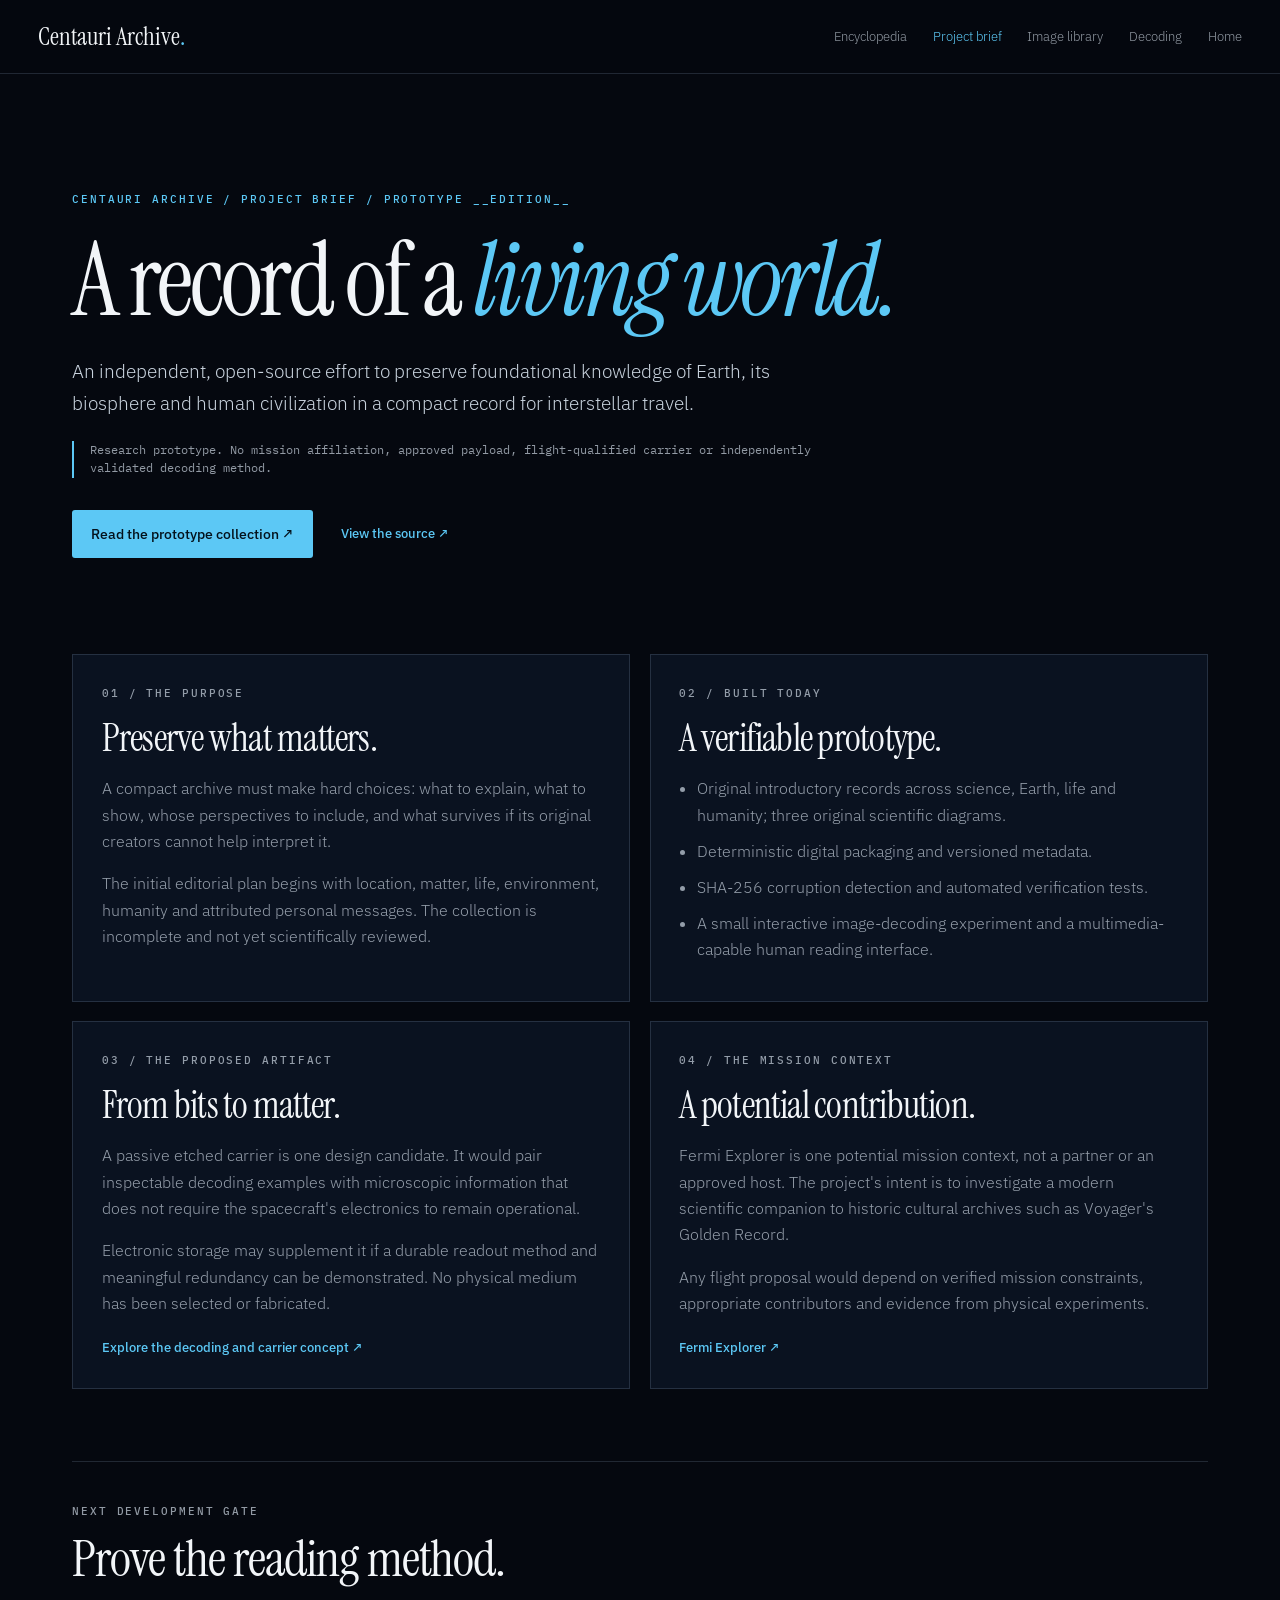
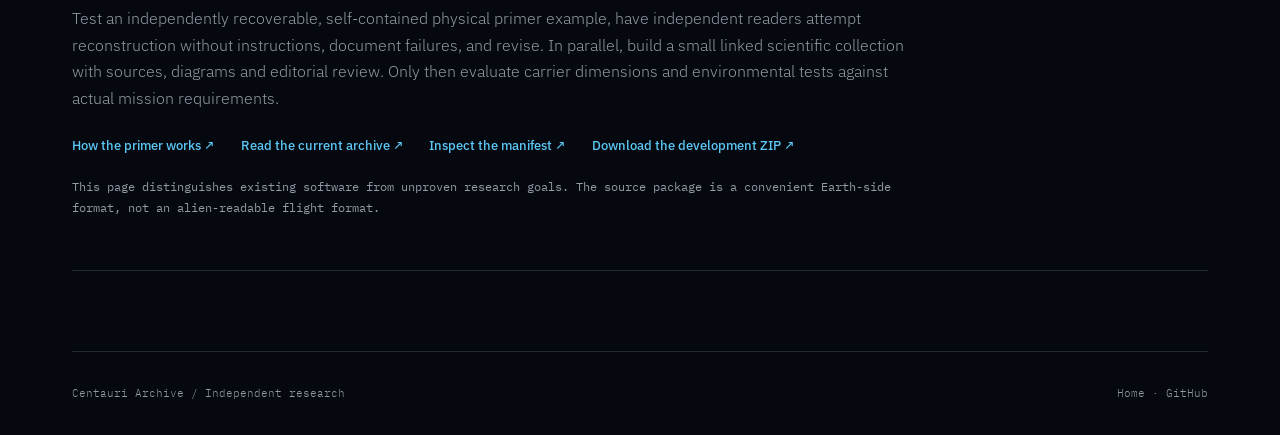
==== commit 78d7c53e: "Consolidate public collections into encyclopedia and image library; preserve legacy source records" ====
--- a/website/brief.html
+++ b/website/brief.html
@@ -8,14 +8,14 @@
 <link rel="stylesheet" href="style.css"></head>
 <body><a class="skip" href="#main">Skip to content</a>
 <header class="header"><a class="brand" href="index.html">Centauri Archive<span class="brand-dot">.</span></a>
-<nav aria-label="Main navigation"><a href="encyclopedia.html">Encyclopedia</a><a href="brief.html" aria-current="page">Project brief</a><a href="library.html">Library</a><a href="images.html">Image library</a><a href="guide.html">Decoding</a><a href="index.html">Home</a></nav></header>
+<nav aria-label="Main navigation"><a href="encyclopedia.html">Encyclopedia</a><a href="brief.html" aria-current="page">Project brief</a><a href="images.html">Image library</a><a href="guide.html">Decoding</a><a href="index.html">Home</a></nav></header>
 <main id="main">
 <section class="wrap brief-intro">
 <p class="eyebrow">CENTAURI ARCHIVE / PROJECT BRIEF / PROTOTYPE __EDITION__</p>
 <h1>A record of a <em>living world.</em></h1>
 <p class="intro">An independent, open-source effort to preserve foundational knowledge of Earth, its biosphere and human civilization in a compact record for interstellar travel.</p>
 <p class="reader-warning">Research prototype. No mission affiliation, approved payload, flight-qualified carrier or independently validated decoding method.</p>
-<div class="actions"><a class="button" href="library.html">Read the prototype collection ↗</a><a class="text-link" href="https://github.com/InterstellarNerd8760/centauri-archive">View the source ↗</a></div>
+<div class="actions"><a class="button" href="encyclopedia.html">Read the prototype collection ↗</a><a class="text-link" href="https://github.com/InterstellarNerd8760/centauri-archive">View the source ↗</a></div>
 </section>
 <section class="wrap brief-grid" aria-label="Project structure">
 <article class="brief-panel"><p class="eyebrow">01 / THE PURPOSE</p><h2>Preserve what matters.</h2>
@@ -37,7 +37,7 @@
 <p class="eyebrow">NEXT DEVELOPMENT GATE</p>
 <h2>Prove the reading method.</h2>
 <p>Test an independently recoverable, self-contained physical primer example, have independent readers attempt reconstruction without instructions, document failures, and revise. In parallel, build a small linked scientific collection with sources, diagrams and editorial review. Only then evaluate carrier dimensions and environmental tests against actual mission requirements.</p>
-<div class="doc-links"><a href="guide.html">How the primer works ↗</a><a href="library.html">Read the current archive ↗</a><a href="downloads/manifest.json">Inspect the manifest ↗</a><a href="downloads/centauri.zip">Download the development ZIP ↗</a></div>
+<div class="doc-links"><a href="guide.html">How the primer works ↗</a><a href="encyclopedia.html">Read the current archive ↗</a><a href="downloads/manifest.json">Inspect the manifest ↗</a><a href="downloads/centauri.zip">Download the development ZIP ↗</a></div>
 <p class="brief-footnotes">This page distinguishes existing software from unproven research goals. The source package is a convenient Earth-side format, not an alien-readable flight format.</p>
 </section>
 </main>
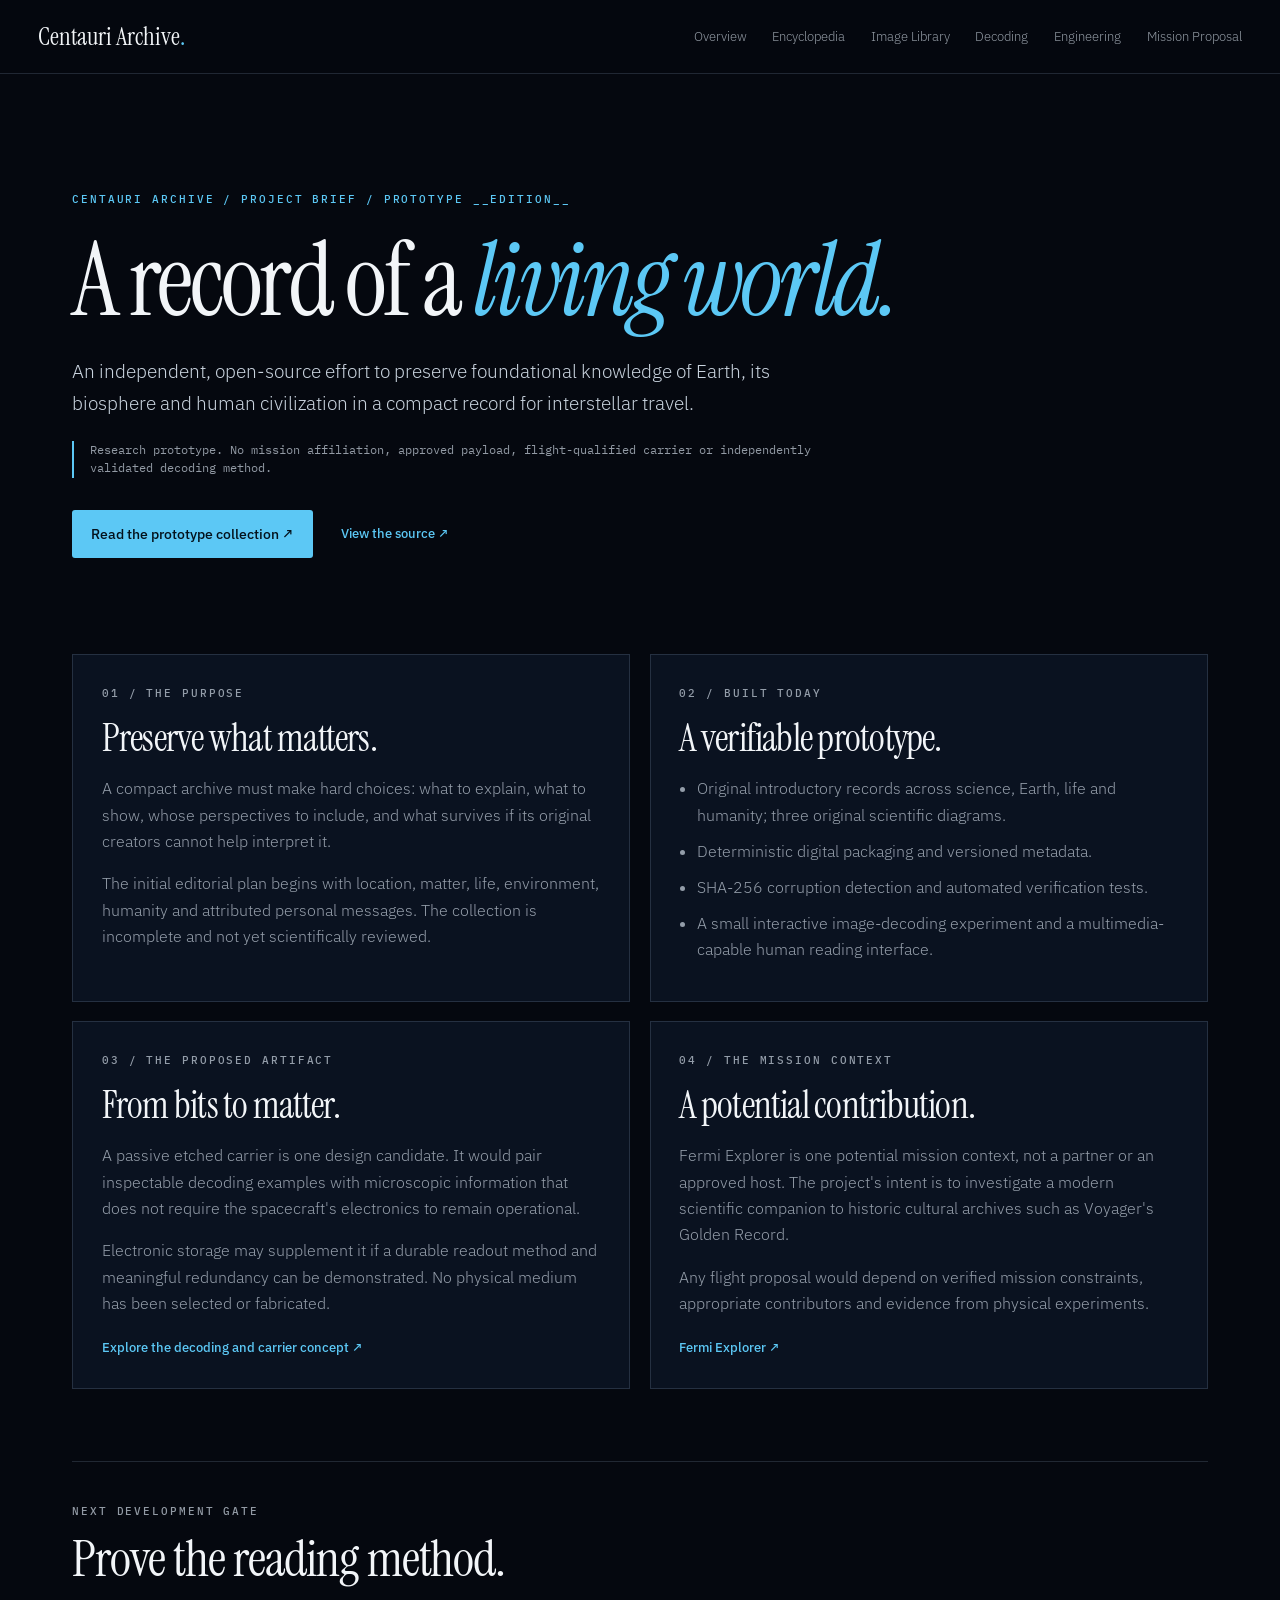
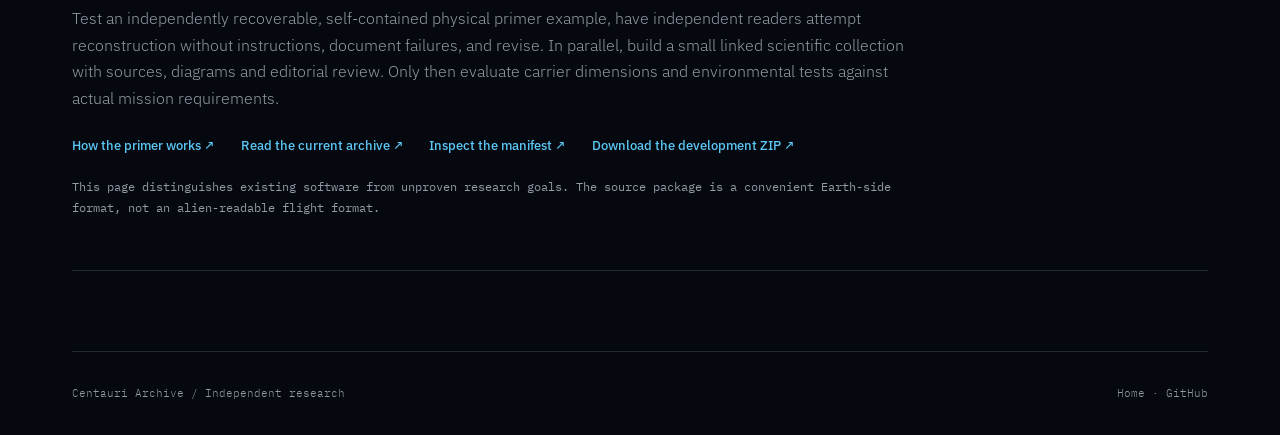
==== commit 7a22a2a8: "Integrate the archive experiments into the site and validation pipeline" ====
--- a/website/brief.html
+++ b/website/brief.html
@@ -8,7 +8,7 @@
 <link rel="stylesheet" href="style.css"></head>
 <body><a class="skip" href="#main">Skip to content</a>
 <header class="header"><a class="brand" href="index.html">Centauri Archive<span class="brand-dot">.</span></a>
-<nav aria-label="Main navigation"><a href="encyclopedia.html">Encyclopedia</a><a href="brief.html" aria-current="page">Project brief</a><a href="images.html">Image library</a><a href="guide.html">Decoding</a><a href="index.html">Home</a></nav></header>
+<nav aria-label="Main navigation"><a href="index.html">Overview</a><a href="encyclopedia.html">Encyclopedia</a><a href="images.html">Image Library</a><a href="guide.html">Decoding</a><a href="engineering.html">Engineering</a><a href="proposal.html">Mission Proposal</a></nav></header>
 <main id="main">
 <section class="wrap brief-intro">
 <p class="eyebrow">CENTAURI ARCHIVE / PROJECT BRIEF / PROTOTYPE __EDITION__</p>
--- a/website/style.css
+++ b/website/style.css
@@ -1171,6 +1171,47 @@
 .header {
     position:relative
   }
+}
+
+.edition-summary {
+  display: grid;
+  grid-template-columns: repeat(auto-fit, minmax(min(100%, 18rem), 1fr));
+  gap: 1.5rem;
+  margin-block: 2rem;
+}
+
+.edition-summary > div {
+  border-top: 1px solid var(--line);
+  padding-top: 1.25rem;
+}
+
+.channel-controls {
+  display: grid;
+  gap: .5rem;
+  max-width: 19rem;
+}
+
+.channel-controls label {
+  display: grid;
+  grid-template-columns: 4rem minmax(0, 1fr);
+  align-items: center;
+  gap: .5rem;
+}
+
+.channel-swatch {
+  display: inline-block;
+  width: 2.25rem;
+  height: 1.25rem;
+  vertical-align: middle;
+  margin: 1rem .5rem 1rem 0;
+  border: 1px solid var(--line);
+  background: rgb(192, 192, 192);
+}
+
+#hamming-bits button[aria-pressed="true"] {
+  border-color: var(--sky);
+  color: var(--bg);
+  background: var(--sky);
 }
 
 /* Decoding lab: conventions become visible and adjustable. */
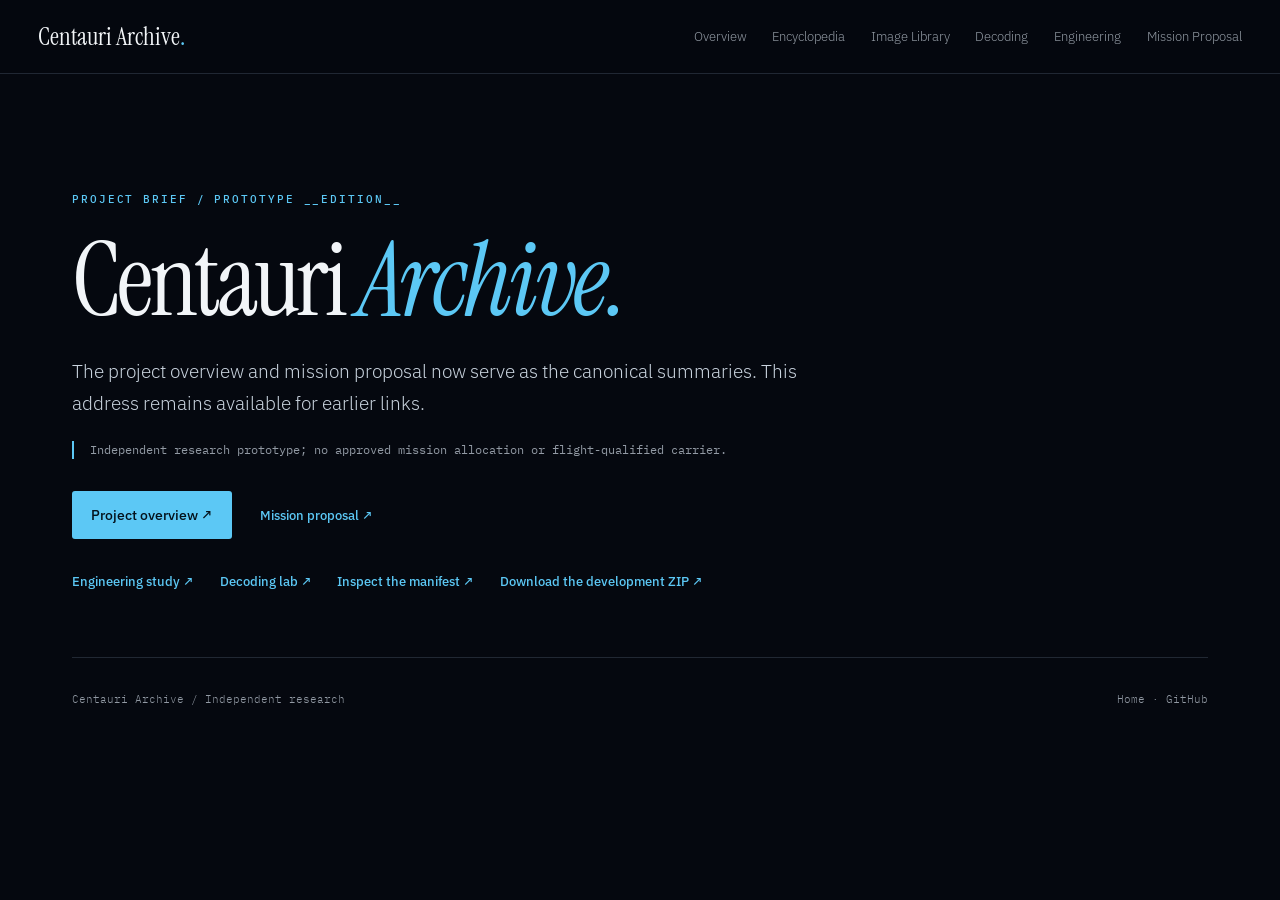
==== commit f69f3ff8: "Retain legacy project brief URL without duplicating proposal" ====
--- a/website/brief.html
+++ b/website/brief.html
@@ -10,35 +10,5 @@
 <header class="header"><a class="brand" href="index.html">Centauri Archive<span class="brand-dot">.</span></a>
 <nav aria-label="Main navigation"><a href="index.html">Overview</a><a href="encyclopedia.html">Encyclopedia</a><a href="images.html">Image Library</a><a href="guide.html">Decoding</a><a href="engineering.html">Engineering</a><a href="proposal.html">Mission Proposal</a></nav></header>
 <main id="main">
-<section class="wrap brief-intro">
-<p class="eyebrow">CENTAURI ARCHIVE / PROJECT BRIEF / PROTOTYPE __EDITION__</p>
-<h1>A record of a <em>living world.</em></h1>
-<p class="intro">An independent, open-source effort to preserve foundational knowledge of Earth, its biosphere and human civilization in a compact record for interstellar travel.</p>
-<p class="reader-warning">Research prototype. No mission affiliation, approved payload, flight-qualified carrier or independently validated decoding method.</p>
-<div class="actions"><a class="button" href="encyclopedia.html">Read the prototype collection ↗</a><a class="text-link" href="https://github.com/InterstellarNerd8760/centauri-archive">View the source ↗</a></div>
-</section>
-<section class="wrap brief-grid" aria-label="Project structure">
-<article class="brief-panel"><p class="eyebrow">01 / THE PURPOSE</p><h2>Preserve what matters.</h2>
-<p>A compact archive must make hard choices: what to explain, what to show, whose perspectives to include, and what survives if its original creators cannot help interpret it.</p>
-<p>The initial editorial plan begins with location, matter, life, environment, humanity and attributed personal messages. The collection is incomplete and not yet scientifically reviewed.</p></article>
-<article class="brief-panel"><p class="eyebrow">02 / BUILT TODAY</p><h2>A verifiable prototype.</h2>
-<ul><li>Original introductory records across science, Earth, life and humanity; three original scientific diagrams.</li><li>Deterministic digital packaging and versioned metadata.</li><li>SHA-256 corruption detection and automated verification tests.</li><li>A small interactive image-decoding experiment and a multimedia-capable human reading interface.</li></ul>
-</article>
-<article class="brief-panel"><p class="eyebrow">03 / THE PROPOSED ARTIFACT</p><h2>From bits to matter.</h2>
-<p>A passive etched carrier is one design candidate. It would pair inspectable decoding examples with microscopic information that does not require the spacecraft's electronics to remain operational.</p>
-<p>Electronic storage may supplement it if a durable readout method and meaningful redundancy can be demonstrated. No physical medium has been selected or fabricated.</p>
-<a class="text-link" href="guide.html">Explore the decoding and carrier concept ↗</a></article>
-<article class="brief-panel"><p class="eyebrow">04 / THE MISSION CONTEXT</p><h2>A potential contribution.</h2>
-<p>Fermi Explorer is one potential mission context, not a partner or an approved host. The project's intent is to investigate a modern scientific companion to historic cultural archives such as Voyager's Golden Record.</p>
-<p>Any flight proposal would depend on verified mission constraints, appropriate contributors and evidence from physical experiments.</p>
-<a class="text-link" href="https://www.fermiexplorer.org/">Fermi Explorer ↗</a></article>
-</section>
-<section class="wrap brief-status">
-<p class="eyebrow">NEXT DEVELOPMENT GATE</p>
-<h2>Prove the reading method.</h2>
-<p>Test an independently recoverable, self-contained physical primer example, have independent readers attempt reconstruction without instructions, document failures, and revise. In parallel, build a small linked scientific collection with sources, diagrams and editorial review. Only then evaluate carrier dimensions and environmental tests against actual mission requirements.</p>
-<div class="doc-links"><a href="guide.html">How the primer works ↗</a><a href="encyclopedia.html">Read the current archive ↗</a><a href="downloads/manifest.json">Inspect the manifest ↗</a><a href="downloads/centauri.zip">Download the development ZIP ↗</a></div>
-<p class="brief-footnotes">This page distinguishes existing software from unproven research goals. The source package is a convenient Earth-side format, not an alien-readable flight format.</p>
-</section>
-</main>
+<section class="wrap brief-intro"><p class="eyebrow">PROJECT BRIEF / PROTOTYPE __EDITION__</p><h1>Centauri <em>Archive.</em></h1><p class="intro">The project overview and mission proposal now serve as the canonical summaries. This address remains available for earlier links.</p><p class="reader-warning">Independent research prototype; no approved mission allocation or flight-qualified carrier.</p><div class="actions"><a class="button" href="index.html">Project overview ↗</a><a class="text-link" href="proposal.html">Mission proposal ↗</a></div><div class="doc-links"><a href="engineering.html">Engineering study ↗</a><a href="guide.html">Decoding lab ↗</a><a href="downloads/manifest.json">Inspect the manifest ↗</a><a href="downloads/centauri.zip">Download the development ZIP ↗</a></div></section></main>
 <footer class="footer wrap"><span>Centauri Archive / Independent research</span><span><a href="index.html">Home</a> · <a href="https://github.com/InterstellarNerd8760/centauri-archive">GitHub</a></span></footer></body></html>
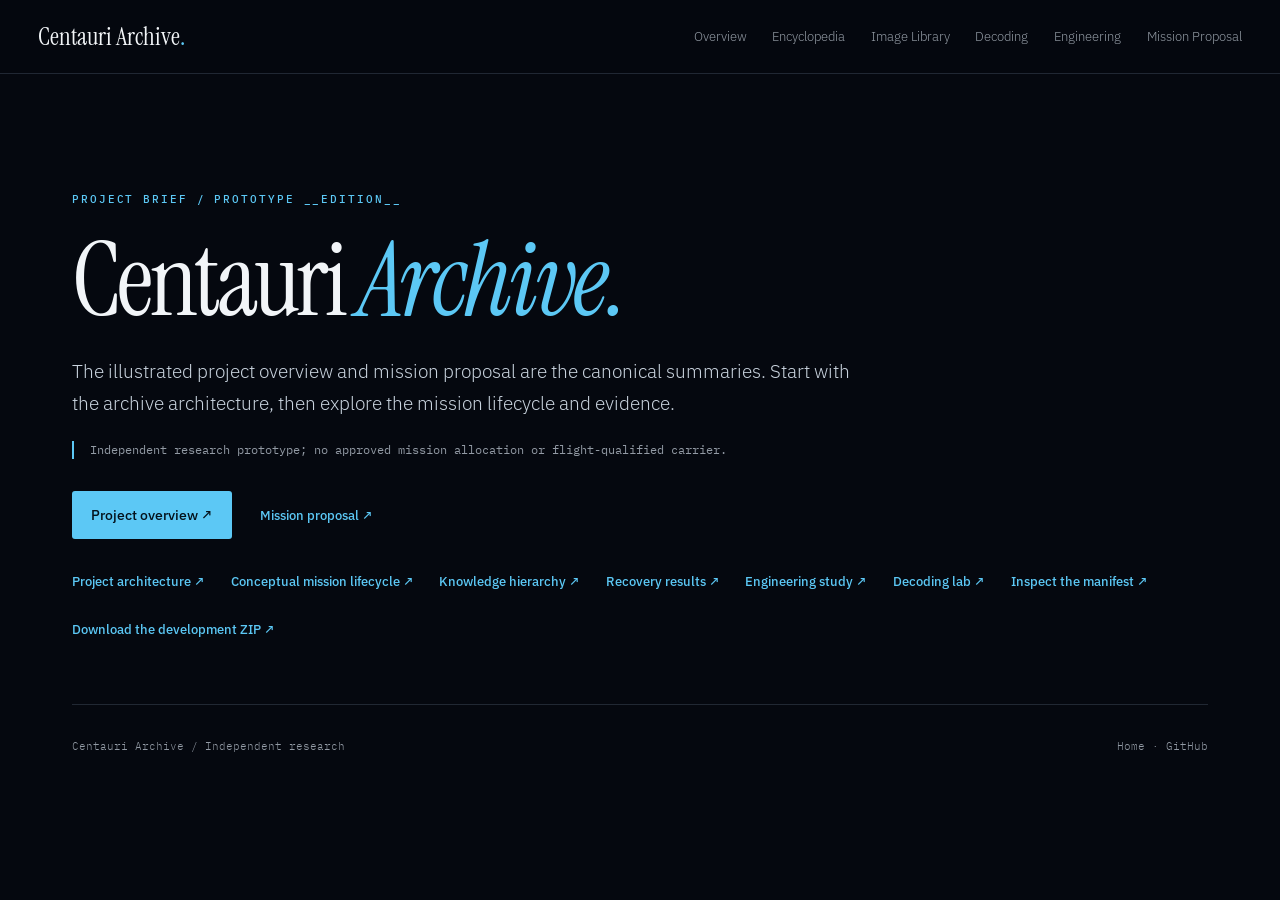
==== commit a98e5abf: "Make the legacy brief point to the canonical visual explanations" ====
--- a/website/brief.html
+++ b/website/brief.html
@@ -10,5 +10,5 @@
 <header class="header"><a class="brand" href="index.html">Centauri Archive<span class="brand-dot">.</span></a>
 <nav aria-label="Main navigation"><a href="index.html">Overview</a><a href="encyclopedia.html">Encyclopedia</a><a href="images.html">Image Library</a><a href="guide.html">Decoding</a><a href="engineering.html">Engineering</a><a href="proposal.html">Mission Proposal</a></nav></header>
 <main id="main">
-<section class="wrap brief-intro"><p class="eyebrow">PROJECT BRIEF / PROTOTYPE __EDITION__</p><h1>Centauri <em>Archive.</em></h1><p class="intro">The project overview and mission proposal now serve as the canonical summaries. This address remains available for earlier links.</p><p class="reader-warning">Independent research prototype; no approved mission allocation or flight-qualified carrier.</p><div class="actions"><a class="button" href="index.html">Project overview ↗</a><a class="text-link" href="proposal.html">Mission proposal ↗</a></div><div class="doc-links"><a href="engineering.html">Engineering study ↗</a><a href="guide.html">Decoding lab ↗</a><a href="downloads/manifest.json">Inspect the manifest ↗</a><a href="downloads/centauri.zip">Download the development ZIP ↗</a></div></section></main>
+<section class="wrap brief-intro"><p class="eyebrow">PROJECT BRIEF / PROTOTYPE __EDITION__</p><h1>Centauri <em>Archive.</em></h1><p class="intro">The illustrated project overview and mission proposal are the canonical summaries. Start with the archive architecture, then explore the mission lifecycle and evidence.</p><p class="reader-warning">Independent research prototype; no approved mission allocation or flight-qualified carrier.</p><div class="actions"><a class="button" href="index.html">Project overview ↗</a><a class="text-link" href="proposal.html">Mission proposal ↗</a></div><div class="doc-links"><a href="index.html#overview">Project architecture ↗</a><a href="proposal.html#mission-sequence">Conceptual mission lifecycle ↗</a><a href="proposal.html#knowledge-hierarchy">Knowledge hierarchy ↗</a><a href="proposal.html#recovery-evidence">Recovery results ↗</a><a href="engineering.html">Engineering study ↗</a><a href="guide.html">Decoding lab ↗</a><a href="downloads/manifest.json">Inspect the manifest ↗</a><a href="downloads/centauri.zip">Download the development ZIP ↗</a></div></section></main>
 <footer class="footer wrap"><span>Centauri Archive / Independent research</span><span><a href="index.html">Home</a> · <a href="https://github.com/InterstellarNerd8760/centauri-archive">GitHub</a></span></footer></body></html>
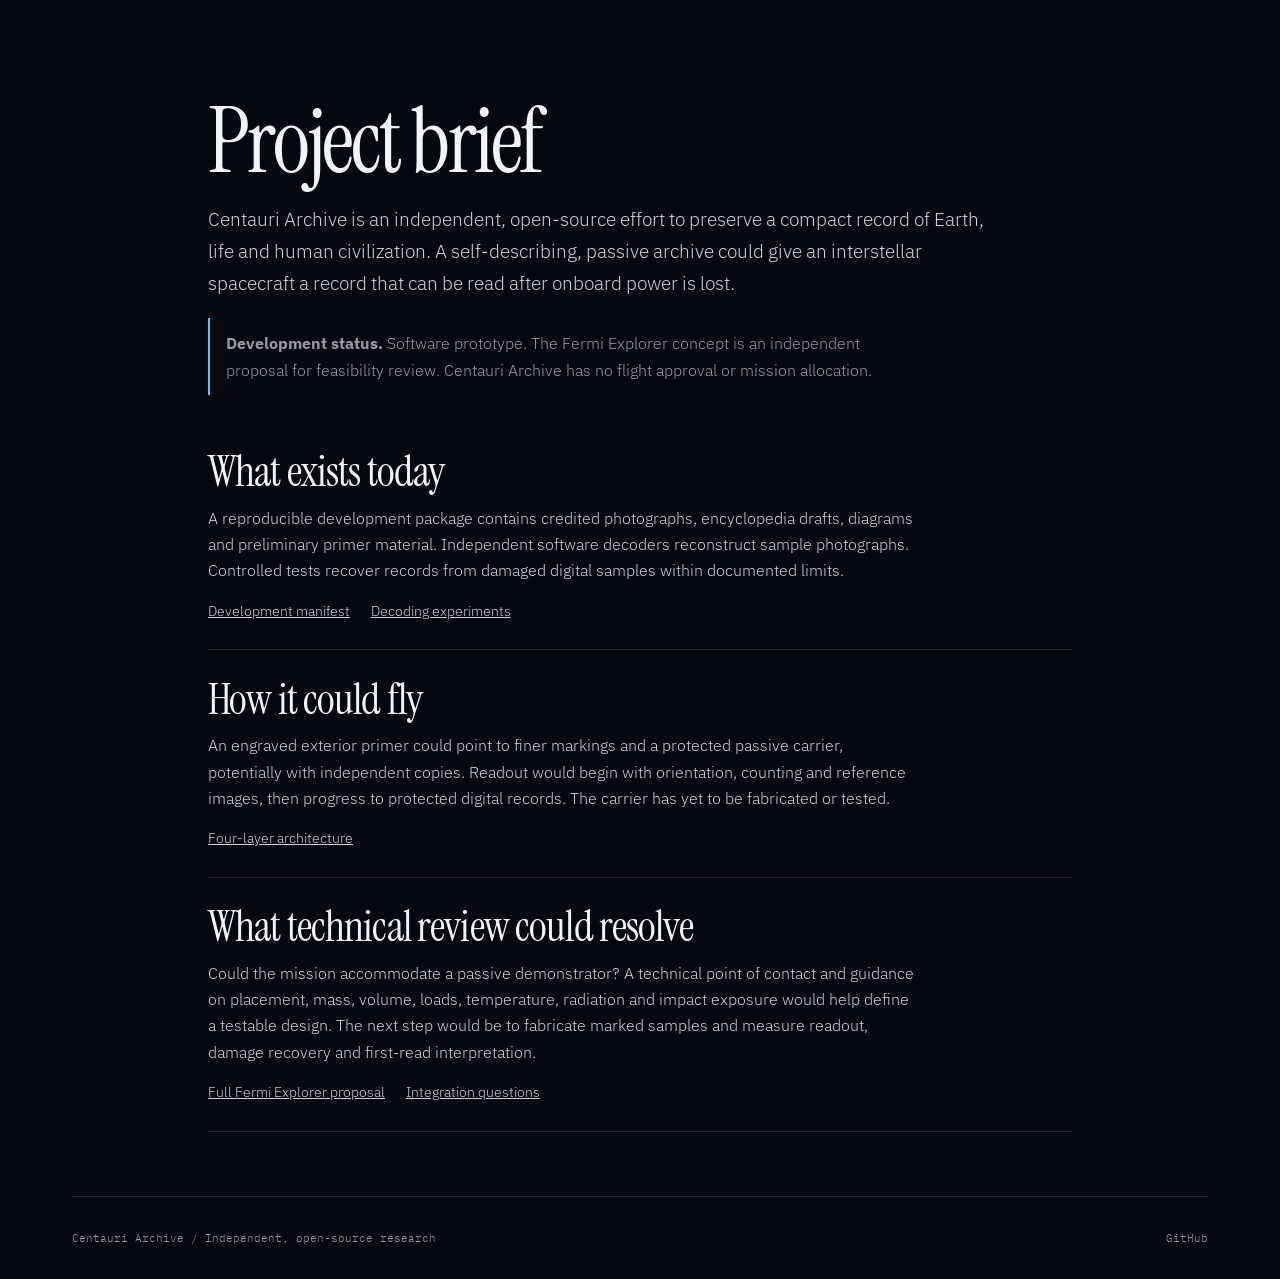
==== commit dd1a723d: "Consolidate the Centauri Archive website for technical review" ====
--- a/website/brief.html
+++ b/website/brief.html
@@ -1,14 +1,42 @@
 <!doctype html>
-<html lang="en"><head><meta charset="utf-8"><meta name="viewport" content="width=device-width,initial-scale=1">
-<meta name="theme-color" content="#05080f">
-<meta name="description" content="Centauri Archive project brief: current prototype, proposed physical archive, known limitations and next steps.">
-<title>Project brief · Centauri Archive</title>
-<link rel="preconnect" href="https://fonts.googleapis.com"><link rel="preconnect" href="https://fonts.gstatic.com" crossorigin>
-<link href="https://fonts.googleapis.com/css2?family=IBM+Plex+Mono:wght@400;500&family=IBM+Plex+Sans:wght@300;400;500;600&family=Instrument+Serif:ital@0;1&display=swap" rel="stylesheet">
-<link rel="stylesheet" href="style.css"></head>
-<body><a class="skip" href="#main">Skip to content</a>
-<header class="header"><a class="brand" href="index.html">Centauri Archive<span class="brand-dot">.</span></a>
-<nav aria-label="Main navigation"><a href="index.html">Overview</a><a href="encyclopedia.html">Encyclopedia</a><a href="images.html">Image Library</a><a href="guide.html">Decoding</a><a href="engineering.html">Engineering</a><a href="proposal.html">Mission Proposal</a></nav></header>
-<main id="main">
-<section class="wrap brief-intro"><p class="eyebrow">PROJECT BRIEF / PROTOTYPE __EDITION__</p><h1>Centauri <em>Archive.</em></h1><p class="intro">The illustrated project overview and mission proposal are the canonical summaries. Start with the archive architecture, then explore the mission lifecycle and evidence.</p><p class="reader-warning">Independent research prototype; no approved mission allocation or flight-qualified carrier.</p><div class="actions"><a class="button" href="index.html">Project overview ↗</a><a class="text-link" href="proposal.html">Mission proposal ↗</a></div><div class="doc-links"><a href="index.html#overview">Project architecture ↗</a><a href="proposal.html#mission-sequence">Conceptual mission lifecycle ↗</a><a href="proposal.html#knowledge-hierarchy">Knowledge hierarchy ↗</a><a href="proposal.html#recovery-evidence">Recovery results ↗</a><a href="engineering.html">Engineering study ↗</a><a href="guide.html">Decoding lab ↗</a><a href="downloads/manifest.json">Inspect the manifest ↗</a><a href="downloads/centauri.zip">Download the development ZIP ↗</a></div></section></main>
-<footer class="footer wrap"><span>Centauri Archive / Independent research</span><span><a href="index.html">Home</a> · <a href="https://github.com/InterstellarNerd8760/centauri-archive">GitHub</a></span></footer></body></html>+<html lang="en">
+<head>
+  <meta charset="utf-8">
+  <meta name="viewport" content="width=device-width,initial-scale=1">
+  <meta name="theme-color" content="#05080f">
+  <meta name="description" content="The Centauri Archive project brief covers its interstellar mission concept, current software prototype, proposed passive carrier and questions for technical review.">
+  <title>Project brief · Centauri Archive</title>
+  <link rel="preconnect" href="https://fonts.googleapis.com">
+  <link rel="preconnect" href="https://fonts.gstatic.com" crossorigin>
+  <link href="https://fonts.googleapis.com/css2?family=IBM+Plex+Mono:wght@400;500&amp;family=IBM+Plex+Sans:wght@300;400;500;600&amp;family=Instrument+Serif:ital@0;1&amp;display=swap" rel="stylesheet">
+  <link rel="stylesheet" href="style.css">
+  <link rel="stylesheet" href="mission-study.css">
+</head>
+<body>
+<a class="skip" href="#main">Skip to content</a>
+<!-- archive-header -->
+<main id="main" tabindex="-1" class="wrap mission-study project-brief">
+  <section class="study-intro">
+    <h1>Project brief</h1>
+    <p class="intro">Centauri Archive is an independent, open-source effort to preserve a compact record of Earth, life and human civilization. A self-describing, passive archive could give an interstellar spacecraft a record that can be read after onboard power is lost.</p>
+    <p class="study-status"><strong>Development status.</strong> Software prototype. The Fermi Explorer concept is an independent proposal for feasibility review. Centauri Archive has no flight approval or mission allocation.</p>
+  </section>
+  <section class="study-section" id="prototype">
+    <h2>What exists today</h2>
+    <p>A reproducible development package contains credited photographs, encyclopedia drafts, diagrams and preliminary primer material. Independent software decoders reconstruct sample photographs. Controlled tests recover records from damaged digital samples within documented limits.</p>
+    <p class="study-citations"><a href="downloads/manifest.json">Development manifest</a><a href="guide.html">Decoding experiments</a></p>
+  </section>
+  <section class="study-section" id="carrier">
+    <h2>How it could fly</h2>
+    <p>An engraved exterior primer could point to finer markings and a protected passive carrier, potentially with independent copies. Readout would begin with orientation, counting and reference images, then progress to protected digital records. The carrier has yet to be fabricated or tested.</p>
+    <p class="study-citations"><a href="engineering.html#physical">Four-layer architecture</a></p>
+  </section>
+  <section class="study-section" id="review">
+    <h2>What technical review could resolve</h2>
+    <p>Could the mission accommodate a passive demonstrator? A technical point of contact and guidance on placement, mass, volume, loads, temperature, radiation and impact exposure would help define a testable design. The next step would be to fabricate marked samples and measure readout, damage recovery and first-read interpretation.</p>
+    <p class="study-citations"><a href="proposal.html">Full Fermi Explorer proposal</a><a href="engineering.html#interfaces">Integration questions</a></p>
+  </section>
+</main>
+<footer class="footer wrap"><span>Centauri Archive / Independent, open-source research</span><a href="https://github.com/InterstellarNerd8760/centauri-archive">GitHub</a></footer>
+</body>
+</html>
--- a/website/style.css
+++ b/website/style.css
@@ -156,6 +156,137 @@
   line-height:1.65
 }
 
+.archive-hero {
+  display:grid;
+  grid-template-columns:minmax(0,1.2fr) minmax(0,1fr);
+  align-items:center;
+  gap:clamp(2rem,5vw,4.5rem);
+  padding-block:clamp(2.5rem,7vw,6rem)
+}
+
+.archive-hero h1 {
+  font-size:clamp(3.5rem,6.1vw,6.3rem);
+  line-height:.98;
+  margin:1.1rem 0 1.5rem
+}
+
+.archive-hero h1 em {
+  display:block
+}
+
+.archive-hero .intro {
+  max-width:38rem;
+  font-weight:400
+}
+
+.archive-hero .archive-actions {
+  gap:.65rem;
+  margin:1.7rem 0 1.1rem
+}
+
+.archive-actions .button {
+  border:1px solid var(--sky);
+  background:var(--sky);
+  color:var(--bg)
+}
+
+.archive-actions .button:hover {
+  border-color:var(--white);
+  background:var(--white)
+}
+
+.archive-actions .button + .button {
+  border-color:var(--line);
+  background:transparent;
+  color:var(--white)
+}
+
+.archive-actions .button + .button:hover {
+  border-color:var(--sky)
+}
+
+.archive-status {
+  margin:0;
+  color:var(--soft);
+  font-size:.85rem
+}
+
+.archive-directory {
+  padding-block:clamp(2rem,5vw,3.5rem) clamp(3rem,6vw,5rem);
+  border-top:1px solid var(--line)
+}
+
+.archive-directory h2 {
+  font-size:clamp(2.4rem,4.5vw,3.8rem)
+}
+
+.archive-directory ul {
+  margin:0;
+  padding:0;
+  list-style:none;
+  border-bottom:1px solid var(--line)
+}
+
+.archive-directory li {
+  border-top:1px solid var(--line)
+}
+
+.archive-directory a {
+  display:grid;
+  grid-template-columns:minmax(13rem,1fr) minmax(0,2fr) auto;
+  align-items:baseline;
+  gap:1.25rem;
+  padding:1.1rem .25rem;
+  text-decoration:none
+}
+
+.archive-directory a::after {
+  content:"→" / "";
+  color:var(--sky)
+}
+
+.archive-directory h3,.archive-directory p {
+  margin:0
+}
+
+.archive-directory h3 {
+  color:var(--white);
+  font-weight:500
+}
+
+.archive-directory p {
+  color:var(--soft)
+}
+
+.archive-directory a:hover h3 {
+  text-decoration:underline;
+  text-underline-offset:.2em
+}
+
+@media(max-width:760px) {
+  .archive-hero {
+    grid-template-columns:1fr
+  }
+
+  .archive-hero h1 {
+    font-size:clamp(2.9rem,11vw,3.5rem)
+  }
+
+  .archive-hero .earth-cover {
+    width:min(100%,29rem)
+  }
+
+  .archive-directory a {
+    grid-template-columns:minmax(0,1fr) auto;
+    gap:.15rem 1rem
+  }
+
+  .archive-directory p {
+    grid-column:1 / -1;
+    grid-row:2
+  }
+}
+
 .actions {
   display:flex;
   align-items:center;
@@ -977,11 +1108,14 @@
 }
 
 .header nav a {
+  padding-block:.25rem;
   transition:color .2s ease
 }
 
-.header nav a[aria-current=page] {
-  color:var(--sky)
+.header nav a[aria-current] {
+  color:var(--sky);
+  text-decoration:underline;
+  text-underline-offset:.25em
 }
 
 .hero {
@@ -1913,19 +2047,23 @@
 }
 
 .earth-cover {
-   margin:0;
-   text-align:center
+   margin:0
 }
 
 .earth-cover img {
    display:block;
    width:100%;
-   max-height:65vh;
-   object-fit:contain;
+   height:auto;
    background:#000
 }
 
-.earth-cover figcaption, #photo-gallery article > a:last-child {
+.earth-cover figcaption {
+   margin-top:.55rem;
+   color:var(--soft);
+   font-size:.8rem
+}
+
+#photo-gallery article > a:last-child {
    font-size:.85rem;
    color:var(--sky)
 }
--- a/website/mission-study.css
+++ b/website/mission-study.css
@@ -0,0 +1,266 @@
+/* The brief, proposal and engineering pages share a document layout. */
+.mission-study {
+  max-width: 72rem;
+  padding-block: clamp(2.5rem, 7vw, 6.5rem) 4rem;
+}
+
+.study-intro {
+  padding-bottom: 2.8rem;
+}
+
+.study-intro h1 {
+  margin: .7rem 0 1.25rem;
+  font: 400 clamp(3.5rem, 9vw, 7.4rem)/.92 var(--serif);
+}
+
+.study-intro h1 em {
+  color: var(--sky);
+  font-weight: 400;
+}
+
+.project-brief {
+  max-width: 54rem;
+}
+
+.project-brief .study-intro {
+  padding-bottom: .5rem;
+}
+
+.project-brief .study-intro h1 {
+  font-size: clamp(3.5rem, 7vw, 6.6rem);
+}
+
+.project-brief .study-section {
+  padding-block: 1.65rem;
+}
+
+.project-brief .study-section h2 {
+  font-size: clamp(1.9rem, 4vw, 2.7rem);
+}
+
+.engineering-study .study-intro h1 {
+  font-size: clamp(3rem, 8vw, 6.5rem);
+}
+
+.study-intro .intro,
+.study-section > p {
+  max-width: 71ch;
+}
+
+.study-status {
+  max-width: 70ch;
+  padding: .75rem 0 .75rem 1rem;
+  margin-block: 1.25rem;
+  border-inline-start: 2px solid var(--sky);
+  color: var(--soft);
+}
+
+.study-contents {
+  display: flex;
+  flex-wrap: wrap;
+  gap: .8rem 1.7rem;
+  padding-block: 1.1rem;
+  border-block: 1px solid var(--line);
+}
+
+.study-section {
+  scroll-margin-top: 1.5rem;
+  padding-block: clamp(1.8rem, 4vw, 3.7rem);
+  border-bottom: 1px solid var(--line);
+}
+
+.study-section h2 {
+  margin-block: 0 .65rem;
+  font: 400 clamp(2.2rem, 5vw, 3.6rem)/1.04 var(--serif);
+  color: var(--white);
+}
+
+.study-section p,
+.study-milestones,
+.study-section dd {
+  line-height: 1.65;
+}
+
+.study-section .study-citations {
+  display: flex;
+  gap: .4rem 1.3rem;
+  flex-wrap: wrap;
+  max-width: none;
+  margin: .65rem 0 1.4rem;
+  font-size: .88rem;
+}
+
+.project-brief .study-citations {
+  margin-bottom: 0;
+}
+
+.edition-compare,
+.study-results {
+  display: grid;
+  grid-template-columns: repeat(2, minmax(0, 1fr));
+  gap: 1rem 2.75rem;
+  margin-block: 1.5rem;
+}
+
+.edition-compare article {
+  border-top: 2px solid var(--sky);
+  padding-block: 1rem .35rem;
+}
+
+.edition-compare h3,
+.study-form legend {
+  margin: 0;
+  color: var(--white);
+  font: 400 1.85rem var(--serif);
+}
+
+.study-metric {
+  color: var(--sky);
+  font: 500 1rem var(--mono);
+  margin-block: .25rem;
+}
+
+.study-milestones {
+  max-width: 76ch;
+  margin-block: 1.3rem 0;
+  padding-inline-start: 1.35rem;
+}
+
+.study-milestones li + li {
+  margin-block-start: .65rem;
+}
+
+.study-figure {
+  margin: 1.6rem 0;
+}
+
+.study-figure img {
+  display: block;
+  width: 100%;
+  height: auto;
+  border: 1px solid var(--line);
+  background: #0a1521;
+}
+
+.study-figure figcaption {
+  margin-block: .65rem;
+  color: var(--soft);
+  font-size: .92rem;
+}
+
+.study-table {
+  width: 100%;
+  border-collapse: collapse;
+  margin-block: 1.5rem;
+  text-align: start;
+  font-size: .94rem;
+  overflow-wrap: anywhere;
+}
+
+.study-table th,
+.study-table td {
+  padding: .7rem .55rem;
+  border-bottom: 1px solid var(--line);
+  text-align: start;
+  vertical-align: top;
+}
+
+.study-table th {
+  color: var(--white);
+  font-weight: 500;
+}
+
+.study-table th:first-child {
+  width: 25%;
+}
+
+.study-form {
+  margin-block: 1.5rem;
+}
+
+.study-form fieldset {
+  border: 1px solid var(--line);
+  margin: 0 0 1.15rem;
+  padding: .75rem 1.2rem 1.2rem;
+  min-width: 0;
+}
+
+.study-form legend {
+  padding-inline: .45rem;
+}
+
+.study-fields {
+  display: grid;
+  grid-template-columns: repeat(auto-fit, minmax(min(100%, 11rem), 1fr));
+  gap: .8rem;
+}
+
+.study-fields label {
+  display: grid;
+  align-content: space-between;
+  gap: .35rem;
+  font-size: .9rem;
+}
+
+.study-fields input {
+  width: 100%;
+  padding: .55rem .65rem;
+  background: var(--bg);
+  color: var(--white);
+  border: 1px solid var(--line);
+  font: .92rem var(--mono);
+  color-scheme: dark;
+}
+
+.study-form button {
+  cursor: pointer;
+}
+
+.study-results div {
+  border-bottom: 1px solid var(--line);
+  padding-bottom: .45rem;
+  margin-block: 0;
+}
+
+.study-results dd {
+  margin: 0;
+  color: var(--sky);
+  font: 500 1rem var(--mono);
+  overflow-wrap: anywhere;
+}
+
+.study-estimate-status {
+  color: var(--white);
+  font-weight: 600;
+}
+
+@media (max-width: 560px) {
+  .edition-compare,
+  .study-results {
+    grid-template-columns: 1fr;
+  }
+
+  .study-table th,
+  .study-table td {
+    padding-inline: .3rem;
+  }
+}
+
+@media print {
+  .header, .skip, .study-contents, .actions, .footer {
+    display: none;
+  }
+
+  .mission-study, .mission-study * {
+    background: white;
+    color: black;
+  }
+
+  .mission-study {
+    padding-block: 0;
+  }
+
+  .study-section h2 {
+    break-after: avoid;
+  }
+}
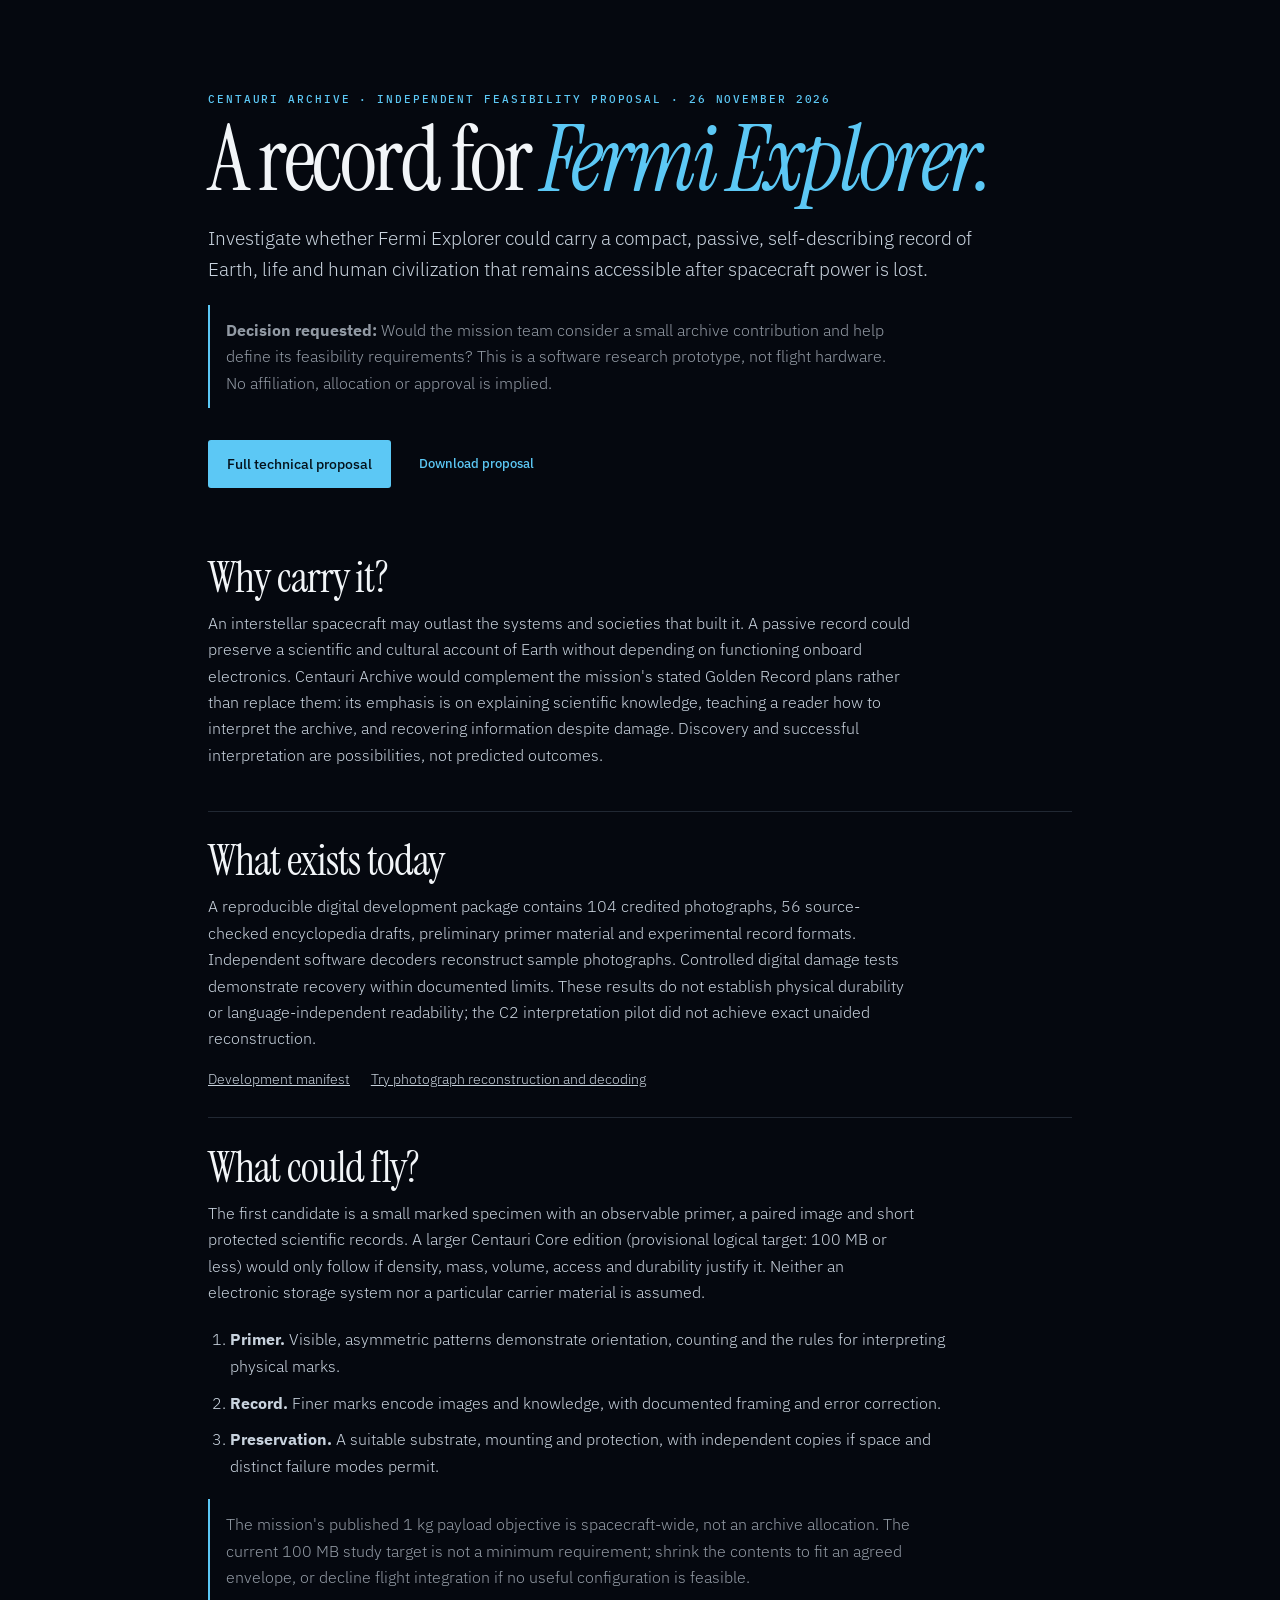
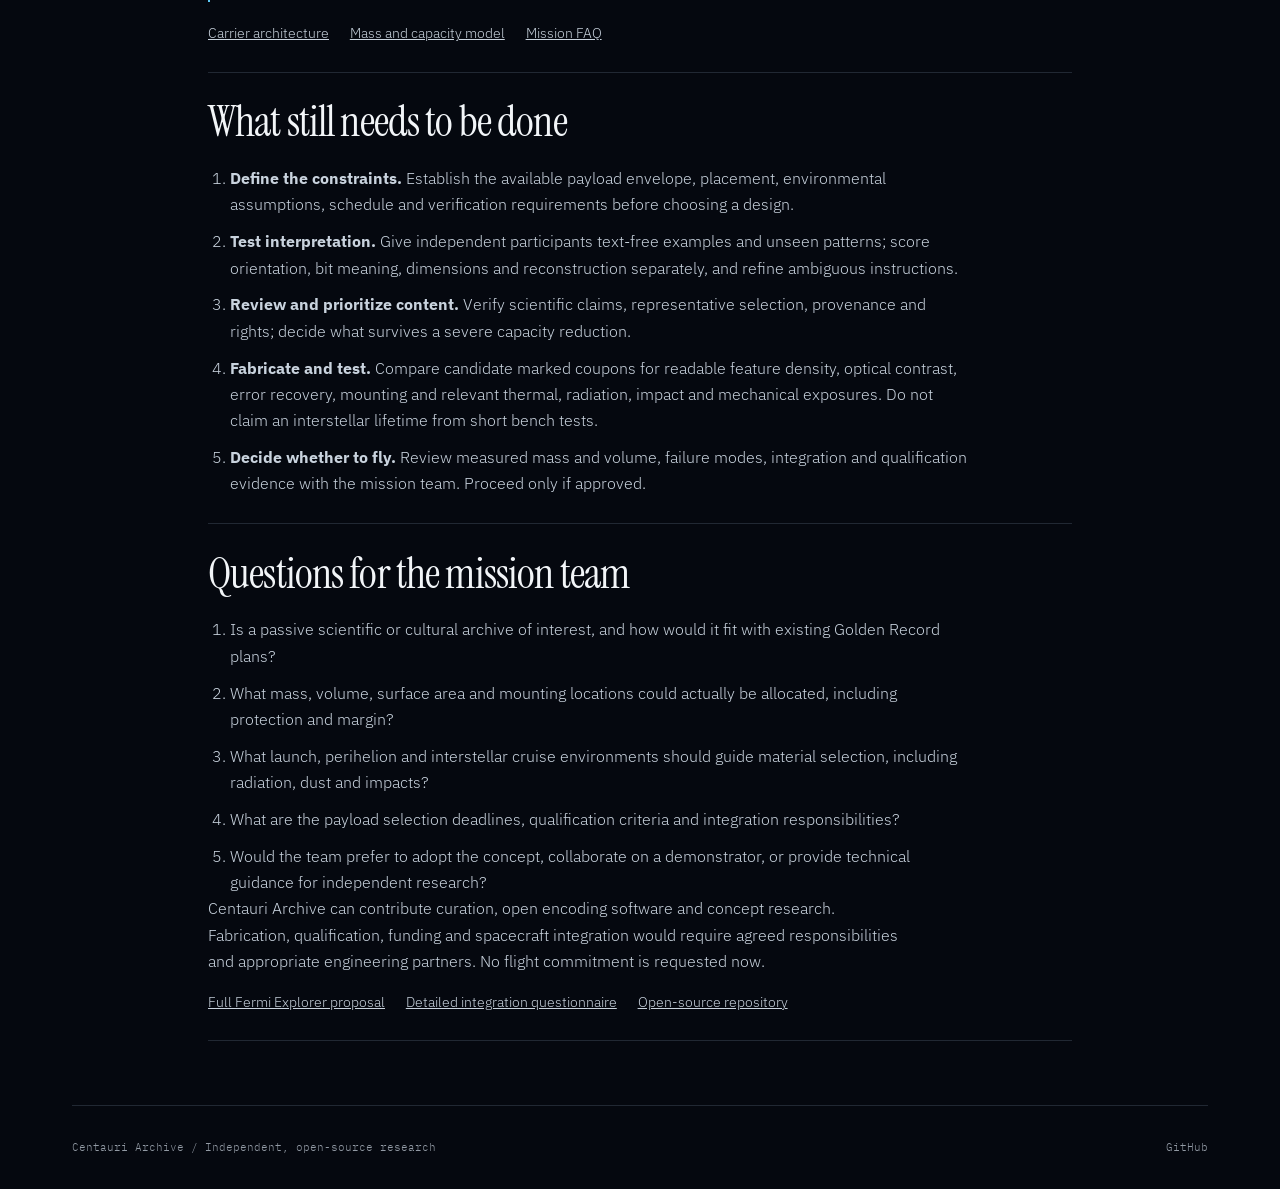
==== commit 345588f0: "Make Fermi Explorer brief decision-oriented with minimum demonstrator and open questions" ====
--- a/website/brief.html
+++ b/website/brief.html
@@ -17,24 +17,53 @@
 <!-- archive-header -->
 <main id="main" tabindex="-1" class="wrap mission-study project-brief">
   <section class="study-intro">
-    <h1>Project brief</h1>
-    <p class="intro">Centauri Archive is an independent, open-source effort to preserve a compact record of Earth, life and human civilization. A self-describing, passive archive could give an interstellar spacecraft a record that can be read after onboard power is lost.</p>
-    <p class="study-status"><strong>Development status.</strong> Software prototype. The Fermi Explorer concept is an independent proposal for feasibility review. Centauri Archive has no flight approval or mission allocation.</p>
+    <p class="eyebrow">Centauri Archive · Independent feasibility proposal · 26 November 2026</p>
+    <h1>A record for <em>Fermi Explorer.</em></h1>
+    <p class="intro">Investigate whether Fermi Explorer could carry a compact, passive, self-describing record of Earth, life and human civilization that remains accessible after spacecraft power is lost.</p>
+    <p class="study-status"><strong>Decision requested:</strong> Would the mission team consider a small archive contribution and help define its feasibility requirements? This is a software research prototype, not flight hardware. No affiliation, allocation or approval is implied.</p>
+    <div class="actions"><a class="button" href="proposal.html">Full technical proposal</a><a class="text-link" href="fermi-explorer-proposal.txt" download>Download proposal</a></div>
+  </section>
+  <section class="study-section" id="purpose">
+    <h2>Why carry it?</h2>
+    <p>An interstellar spacecraft may outlast the systems and societies that built it. A passive record could preserve a scientific and cultural account of Earth without depending on functioning onboard electronics. Centauri Archive would complement the mission's stated Golden Record plans rather than replace them: its emphasis is on explaining scientific knowledge, teaching a reader how to interpret the archive, and recovering information despite damage. Discovery and successful interpretation are possibilities, not predicted outcomes.</p>
   </section>
   <section class="study-section" id="prototype">
     <h2>What exists today</h2>
-    <p>A reproducible development package contains credited photographs, encyclopedia drafts, diagrams and preliminary primer material. Independent software decoders reconstruct sample photographs. Controlled tests recover records from damaged digital samples within documented limits.</p>
-    <p class="study-citations"><a href="downloads/manifest.json">Development manifest</a><a href="guide.html">Decoding experiments</a></p>
+    <p>A reproducible digital development package contains 104 credited photographs, 56 source-checked encyclopedia drafts, preliminary primer material and experimental record formats. Independent software decoders reconstruct sample photographs. Controlled digital damage tests demonstrate recovery within documented limits. These results do not establish physical durability or language-independent readability; the C2 interpretation pilot did not achieve exact unaided reconstruction.</p>
+    <p class="study-citations"><a href="downloads/manifest.json">Development manifest</a><a href="guide.html">Try photograph reconstruction and decoding</a></p>
   </section>
   <section class="study-section" id="carrier">
-    <h2>How it could fly</h2>
-    <p>An engraved exterior primer could point to finer markings and a protected passive carrier, potentially with independent copies. Readout would begin with orientation, counting and reference images, then progress to protected digital records. The carrier has yet to be fabricated or tested.</p>
-    <p class="study-citations"><a href="engineering.html#physical">Four-layer architecture</a></p>
+    <h2>What could fly?</h2>
+    <p>The first candidate is a small marked specimen with an observable primer, a paired image and short protected scientific records. A larger Centauri Core edition (provisional logical target: 100 MB or less) would only follow if density, mass, volume, access and durability justify it. Neither an electronic storage system nor a particular carrier material is assumed.</p>
+    <ol class="study-milestones">
+      <li><strong>Primer.</strong> Visible, asymmetric patterns demonstrate orientation, counting and the rules for interpreting physical marks.</li>
+      <li><strong>Record.</strong> Finer marks encode images and knowledge, with documented framing and error correction.</li>
+      <li><strong>Preservation.</strong> A suitable substrate, mounting and protection, with independent copies if space and distinct failure modes permit.</li>
+    </ol>
+    <p class="study-status">The mission's published 1 kg payload objective is spacecraft-wide, not an archive allocation. The current 100 MB study target is not a minimum requirement; shrink the contents to fit an agreed envelope, or decline flight integration if no useful configuration is feasible.</p>
+    <p class="study-citations"><a href="engineering.html#physical">Carrier architecture</a><a href="engineering.html#capacity">Mass and capacity model</a><a href="https://www.fermiexplorer.org/faqs">Mission FAQ</a></p>
+  </section>
+  <section class="study-section" id="next">
+    <h2>What still needs to be done</h2>
+    <ol class="study-milestones">
+      <li><strong>Define the constraints.</strong> Establish the available payload envelope, placement, environmental assumptions, schedule and verification requirements before choosing a design.</li>
+      <li><strong>Test interpretation.</strong> Give independent participants text-free examples and unseen patterns; score orientation, bit meaning, dimensions and reconstruction separately, and refine ambiguous instructions.</li>
+      <li><strong>Review and prioritize content.</strong> Verify scientific claims, representative selection, provenance and rights; decide what survives a severe capacity reduction.</li>
+      <li><strong>Fabricate and test.</strong> Compare candidate marked coupons for readable feature density, optical contrast, error recovery, mounting and relevant thermal, radiation, impact and mechanical exposures. Do not claim an interstellar lifetime from short bench tests.</li>
+      <li><strong>Decide whether to fly.</strong> Review measured mass and volume, failure modes, integration and qualification evidence with the mission team. Proceed only if approved.</li>
+    </ol>
   </section>
   <section class="study-section" id="review">
-    <h2>What technical review could resolve</h2>
-    <p>Could the mission accommodate a passive demonstrator? A technical point of contact and guidance on placement, mass, volume, loads, temperature, radiation and impact exposure would help define a testable design. The next step would be to fabricate marked samples and measure readout, damage recovery and first-read interpretation.</p>
-    <p class="study-citations"><a href="proposal.html">Full Fermi Explorer proposal</a><a href="engineering.html#interfaces">Integration questions</a></p>
+    <h2>Questions for the mission team</h2>
+    <ol class="study-milestones">
+      <li>Is a passive scientific or cultural archive of interest, and how would it fit with existing Golden Record plans?</li>
+      <li>What mass, volume, surface area and mounting locations could actually be allocated, including protection and margin?</li>
+      <li>What launch, perihelion and interstellar cruise environments should guide material selection, including radiation, dust and impacts?</li>
+      <li>What are the payload selection deadlines, qualification criteria and integration responsibilities?</li>
+      <li>Would the team prefer to adopt the concept, collaborate on a demonstrator, or provide technical guidance for independent research?</li>
+    </ol>
+    <p>Centauri Archive can contribute curation, open encoding software and concept research. Fabrication, qualification, funding and spacecraft integration would require agreed responsibilities and appropriate engineering partners. No flight commitment is requested now.</p>
+    <p class="study-citations"><a href="proposal.html">Full Fermi Explorer proposal</a><a href="engineering.html#interfaces">Detailed integration questionnaire</a><a href="https://github.com/InterstellarNerd8760/centauri-archive">Open-source repository</a></p>
   </section>
 </main>
 <footer class="footer wrap"><span>Centauri Archive / Independent, open-source research</span><a href="https://github.com/InterstellarNerd8760/centauri-archive">GitHub</a></footer>
--- a/website/style.css
+++ b/website/style.css
@@ -2213,3 +2213,19 @@
   }
 }
 
+
+/* Compact mission-facing landing: keep the purpose and routes above the fold. */
+.archive-hero { padding-block: clamp(1.25rem, 3vw, 2.75rem); gap: clamp(1.25rem, 3vw, 3rem); }
+.archive-hero h1 { font-size: clamp(3.1rem, 5.1vw, 5rem); margin: .65rem 0 1rem; }
+.archive-hero .intro { margin-bottom: .75rem; }
+.archive-hero .archive-actions { margin: 1rem 0 .65rem; gap: .5rem; }
+.archive-hero .archive-actions .button { padding: .65rem .9rem; }
+.archive-hero .earth-cover { width: min(100%, 23rem); justify-self: center; margin: 0; }
+.archive-directory { padding-block: 1.4rem 3rem; }
+.archive-directory h2 { margin-bottom: .8rem; }
+.archive-directory a { padding-block: .85rem; }
+@media (max-width:760px) {
+  .archive-hero { gap: 1rem; }
+  .archive-hero h1 { font-size: clamp(2.9rem, 9vw, 3.6rem); }
+  .archive-hero .earth-cover { width: min(100%, 15rem); }
+}
--- a/website/mission-study.css
+++ b/website/mission-study.css
@@ -264,3 +264,7 @@
     break-after: avoid;
   }
 }
+
+/* Engineering schematics are supporting figures, not full-page hero art. */
+.engineering-study #carrier .study-figure { width: min(100%, 31rem); margin: 1.25rem auto; }
+.engineering-study #carrier .study-figure img { width: 100%; height: auto; }
